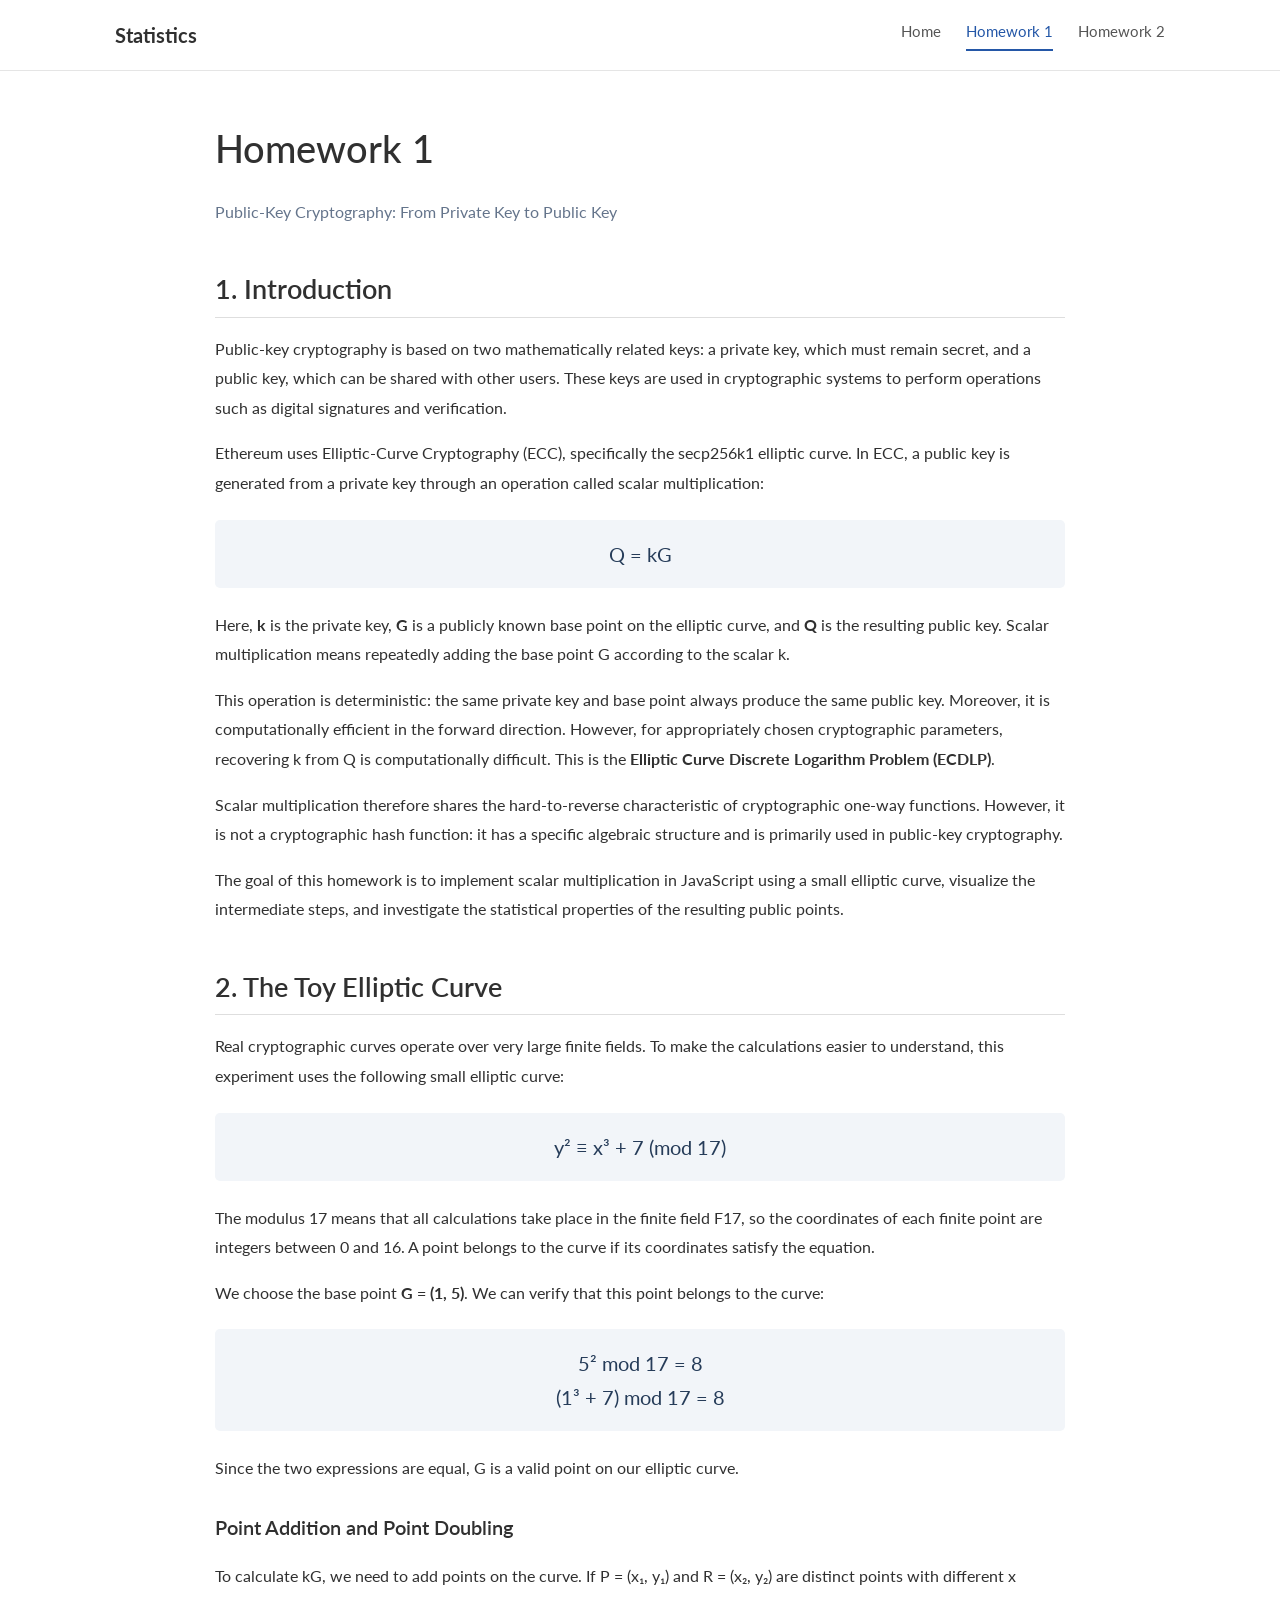
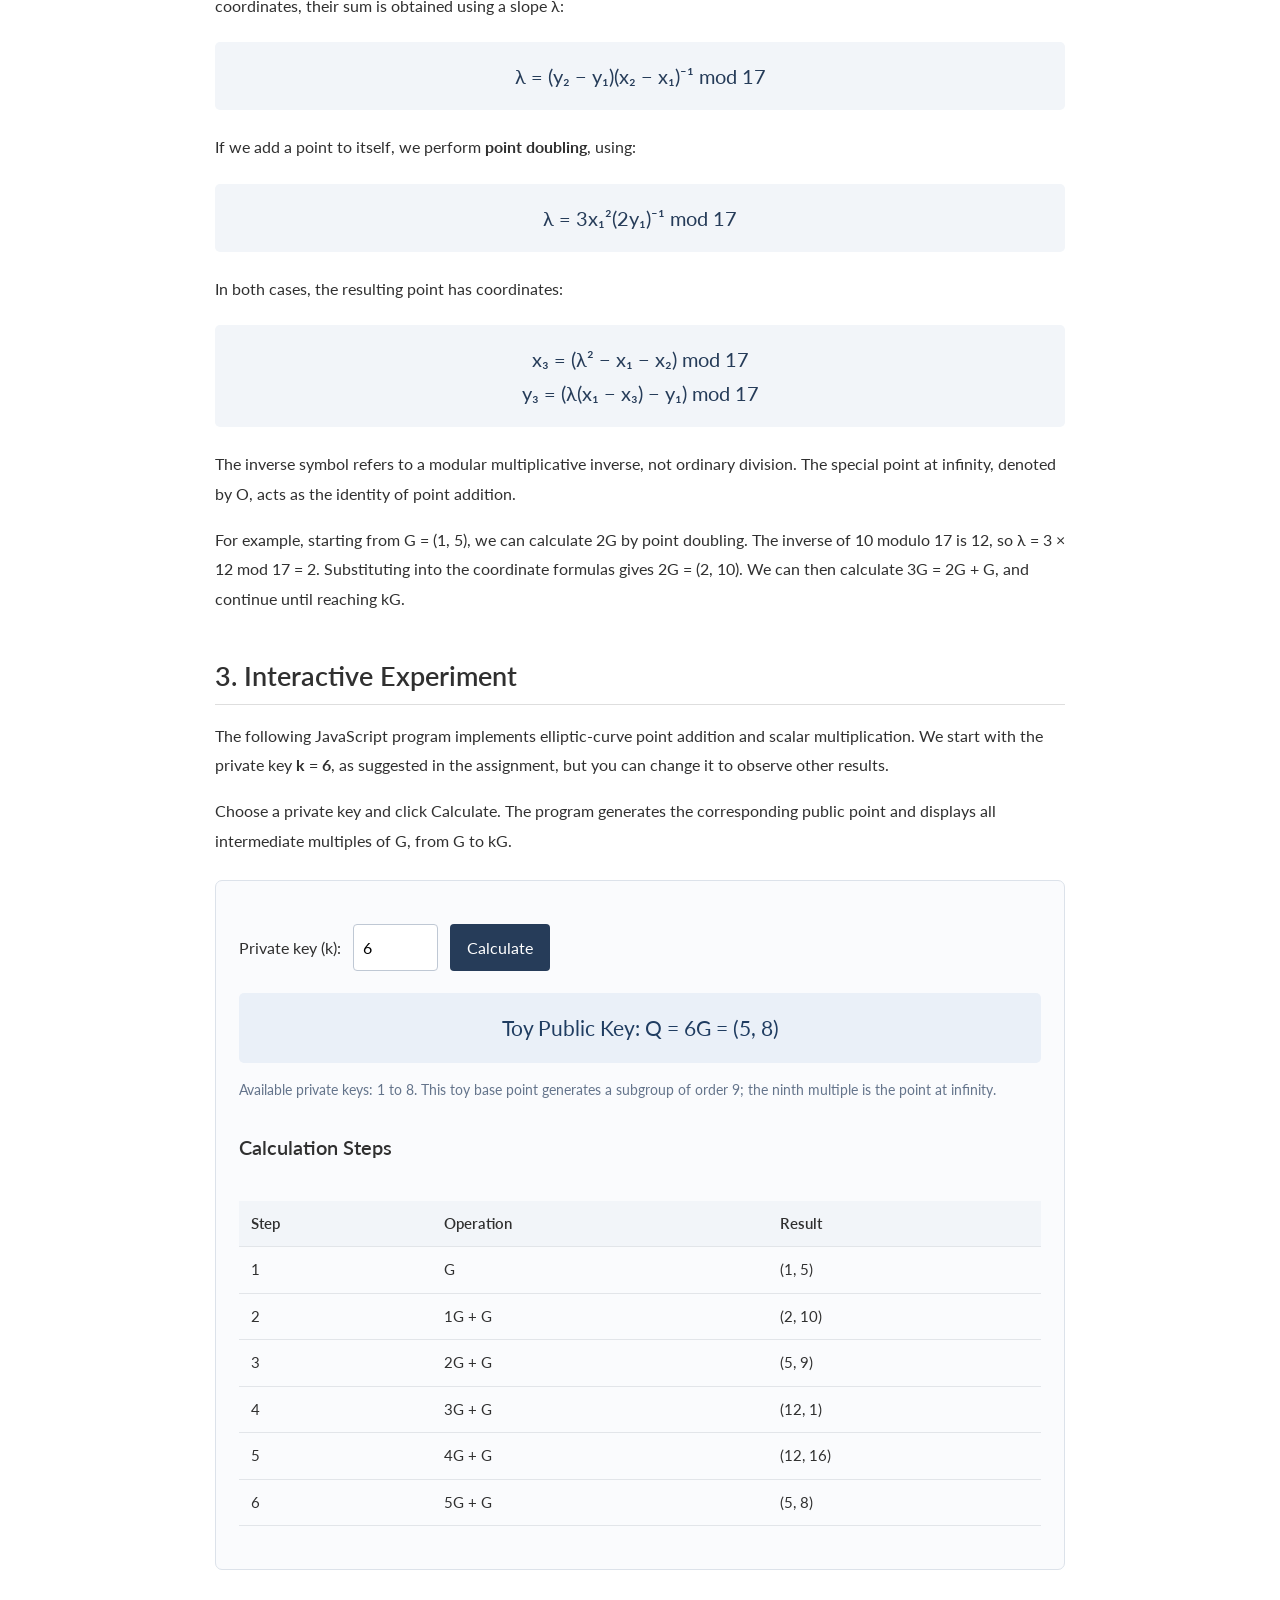
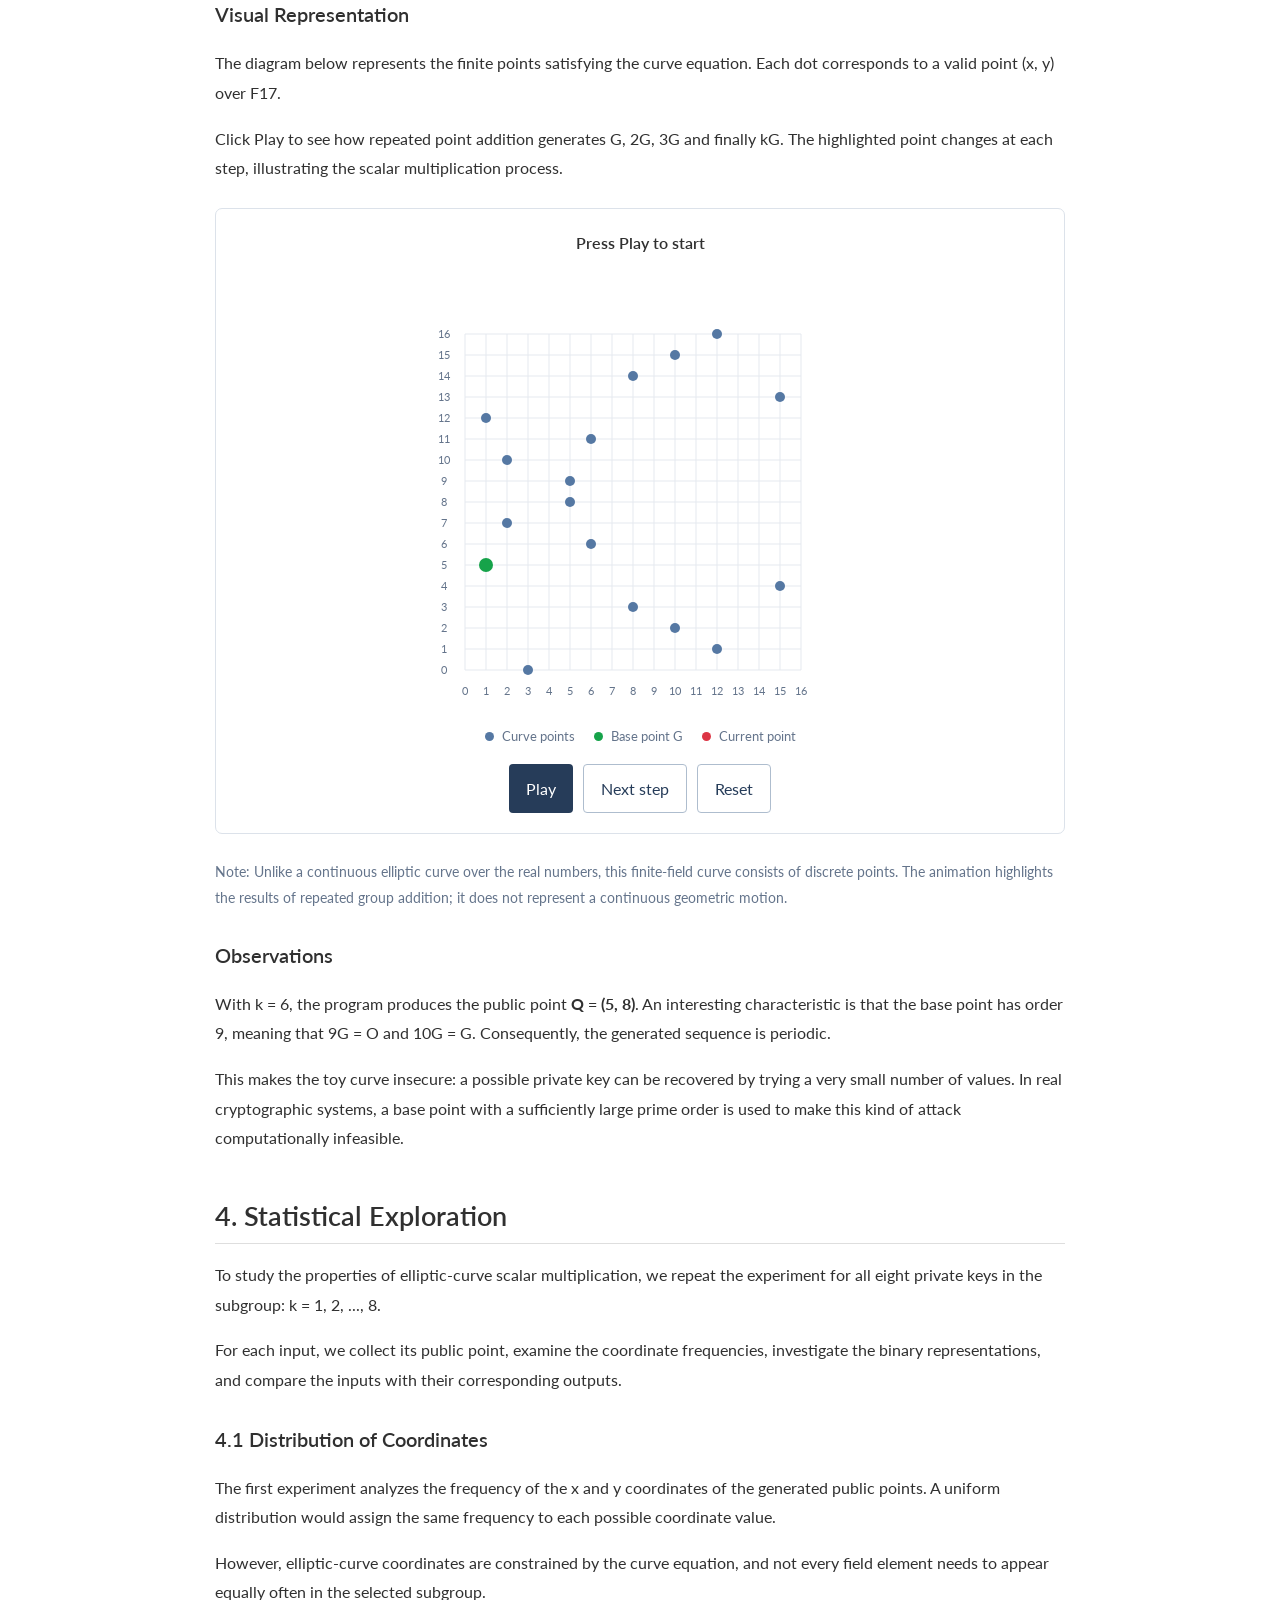
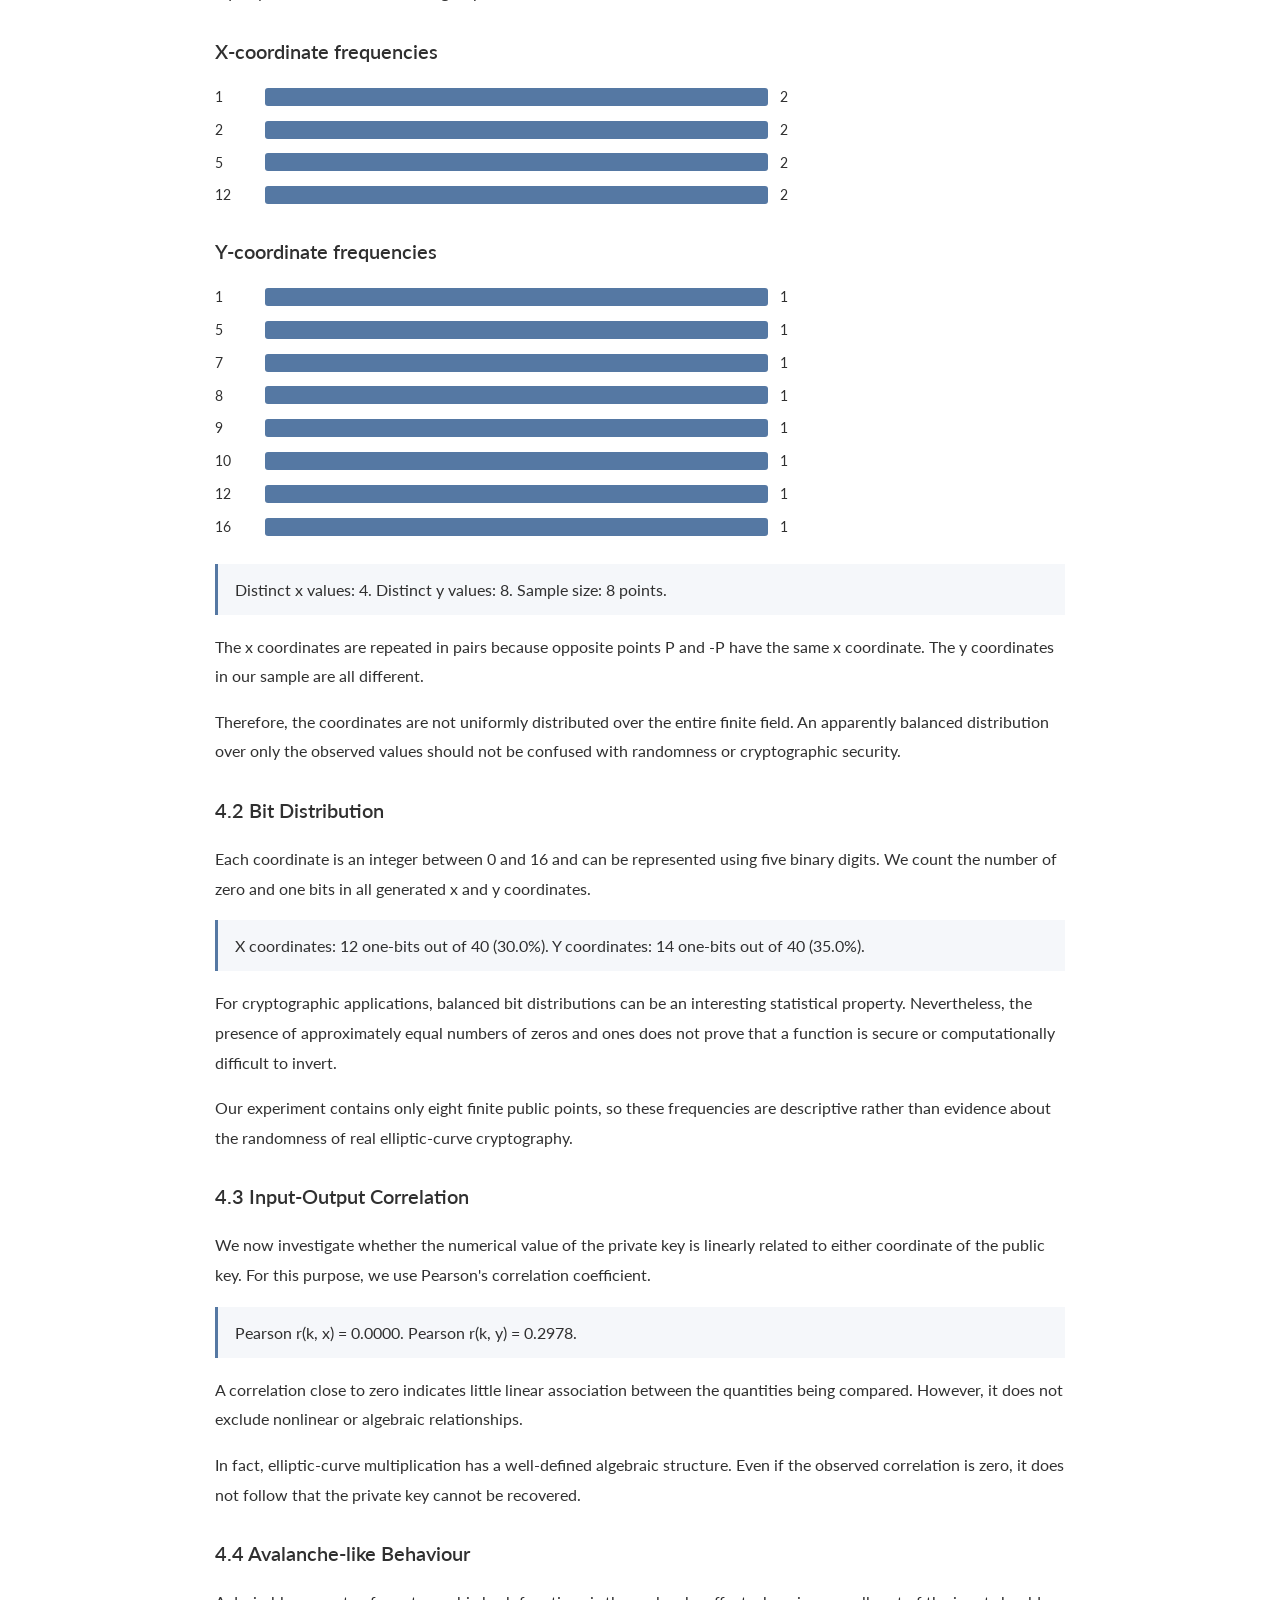
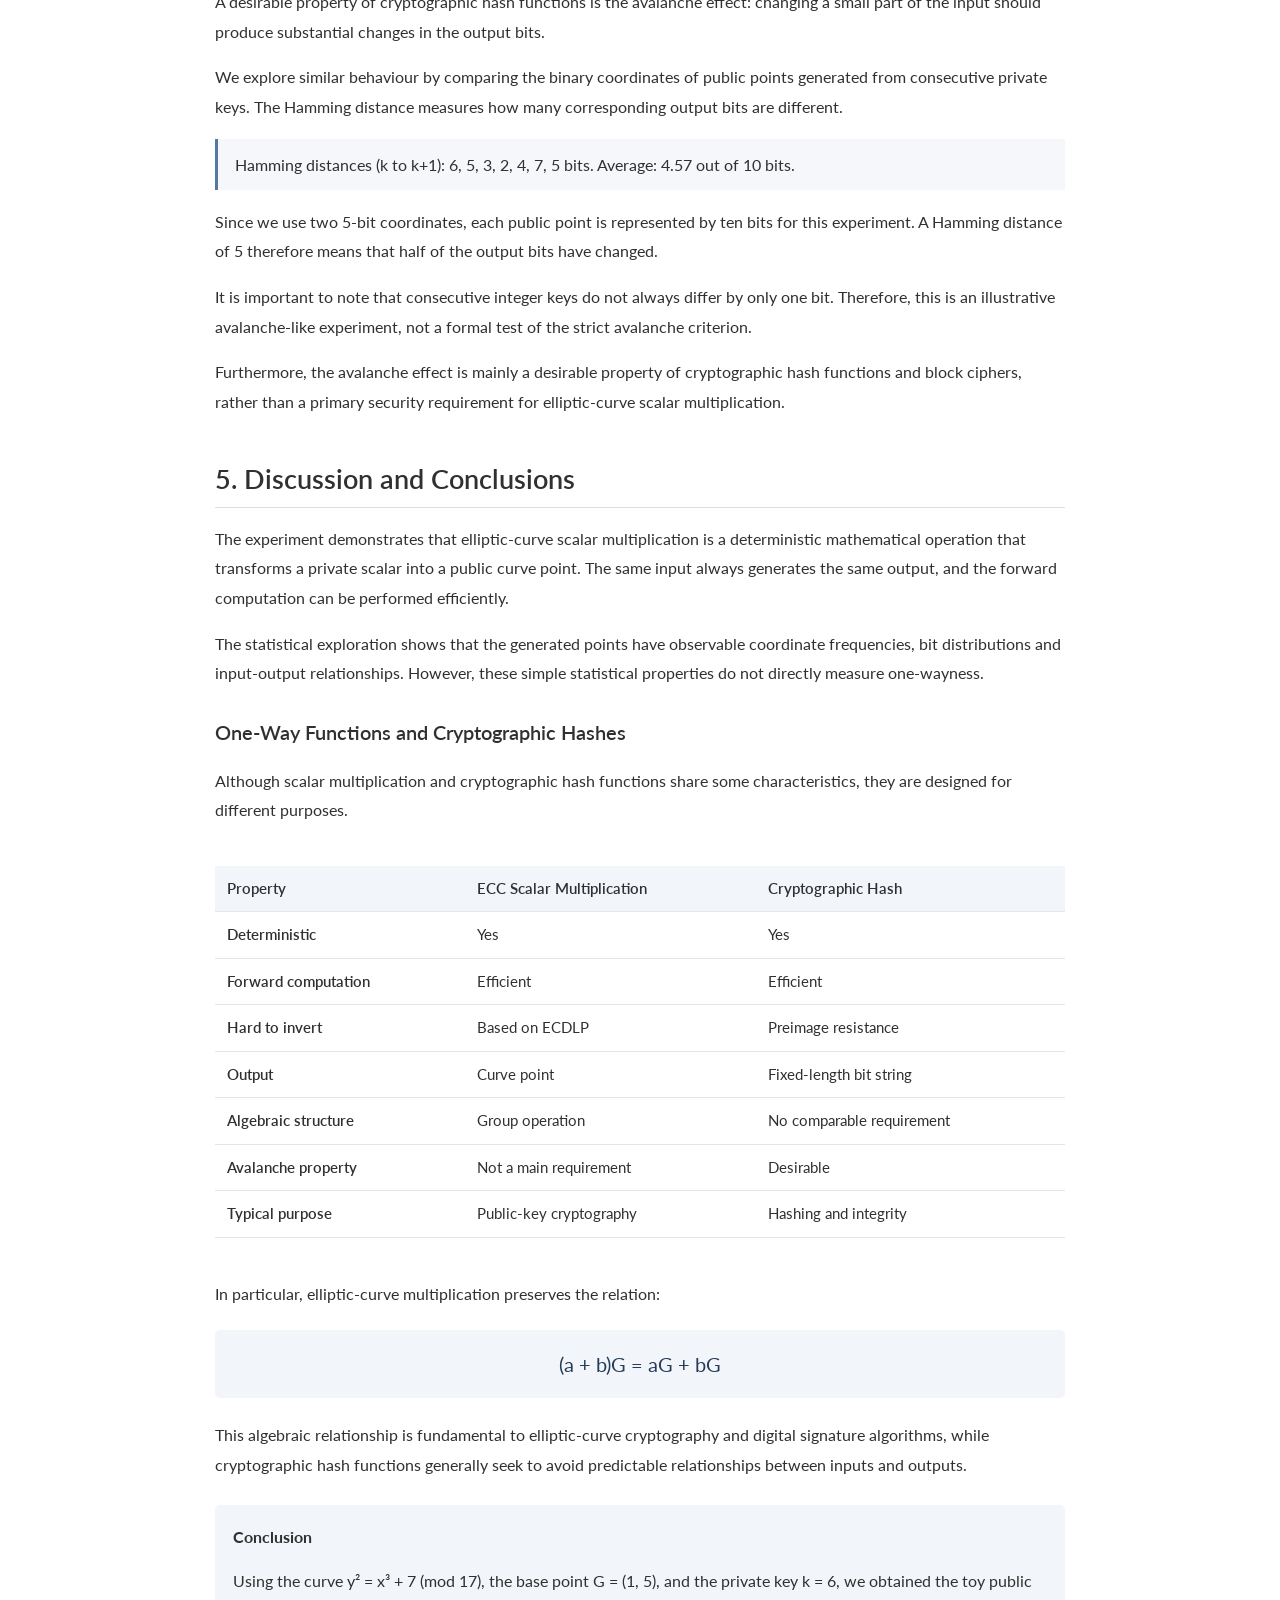
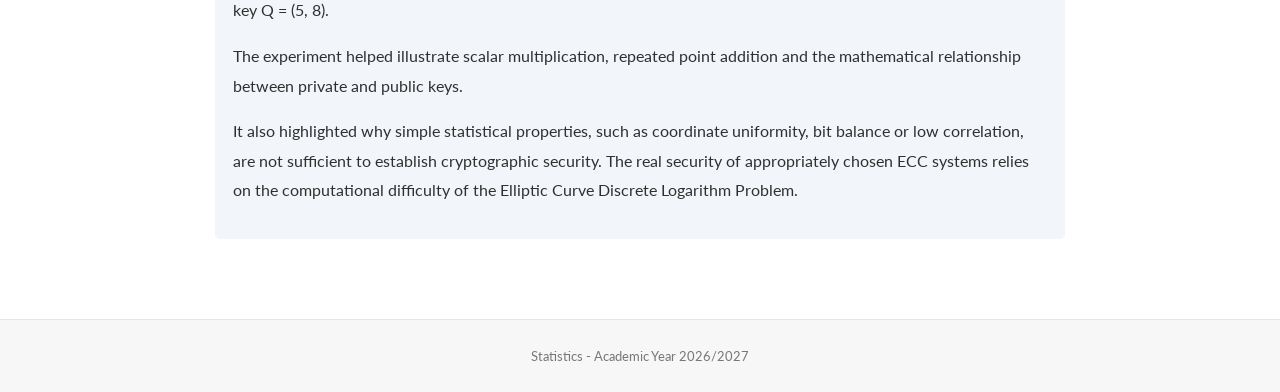
==== homework-1.html @ 9ce5a4da "hw1 and hw2" ====
<!DOCTYPE html>
<html lang="en">
<head>
<meta charset="UTF-8">
<meta name="viewport" content="width=device-width, initial-scale=1.0">
<title>Homework 1 - Statistics</title>

<link rel="stylesheet" href="assets/style.css">

<style>
/* Homework 1: additional page styling */

.hw-main {
  max-width: 900px;
  margin: 45px auto 80px;
  padding: 0 25px;
}

.hw-main h1 {
  font-size: 38px;
  font-weight: 500;
  margin-bottom: 8px;
}

.hw-main h2 {
  margin-top: 45px;
  padding-bottom: 9px;
  border-bottom: 1px solid #dedede;
}

.hw-main h3 {
  margin-top: 30px;
}

.hw-main p {
  line-height: 1.85;
}

.hw-subtitle {
  color: #64748b;
}

.hw-formula {
  text-align: center;
  background: #f2f5f9;
  border-radius: 5px;
  padding: 17px;
  margin: 22px 0;
  font-size: 20px;
  color: #263c59;
}

.hw-experiment {
  border: 1px solid #dce2ea;
  border-radius: 7px;
  padding: 23px;
  margin: 25px 0;
  background: #fafbfd;
}

.hw-controls {
  display: flex;
  gap: 12px;
  flex-wrap: wrap;
  align-items: center;
  margin: 20px 0;
}

.hw-controls input {
  width: 85px;
  padding: 9px;
  font: inherit;
  border: 1px solid #bfc8d4;
  border-radius: 4px;
}

.hw-button {
  padding: 10px 17px;
  background: #263c59;
  color: white;
  border: none;
  border-radius: 4px;
  font: inherit;
  cursor: pointer;
}

.hw-button:hover {
  background: #3b5c81;
}

.hw-button:disabled {
  opacity: .45;
  cursor: not-allowed;
}

.hw-secondary {
  background: white;
  color: #263c59;
  border: 1px solid #aebdce;
}

.hw-secondary:hover {
  background: #edf1f6;
}

.hw-result {
  margin: 22px 0 8px;
  padding: 17px;
  text-align: center;
  font-size: 21px;
  color: #203d61;
  background: #eaf0f8;
  border-radius: 5px;
}

.hw-small {
  color: #64748b;
  font-size: 14px;
}

.hw-table-wrap {
  overflow-x: auto;
}

.hw-table {
  width: 100%;
  border-collapse: collapse;
  margin: 20px 0;
  font-size: 15px;
}

.hw-table th,
.hw-table td {
  padding: 10px 12px;
  border-bottom: 1px solid #e2e5e9;
  text-align: left;
}

.hw-table th {
  background: #f2f5f9;
}

.hw-table tr.highlight {
  background: #eaf0f8;
  font-weight: 600;
}

.hw-animation {
  margin: 25px 0;
  border: 1px solid #dce2ea;
  border-radius: 7px;
  padding: 20px;
  background: white;
}

.hw-animation svg {
  display: block;
  width: 100%;
  max-width: 440px;
  margin: 10px auto;
}

.hw-animation-info {
  text-align: center;
  margin-bottom: 16px;
  min-height: 30px;
  font-weight: 600;
}

.hw-animation-controls {
  display: flex;
  justify-content: center;
  flex-wrap: wrap;
  gap: 10px;
  margin-top: 17px;
}

.hw-legend {
  text-align: center;
  font-size: 13px;
  color: #64748b;
}

.hw-legend span {
  margin: 0 8px;
}

.hw-dot {
  display: inline-block;
  width: 9px;
  height: 9px;
  border-radius: 50%;
  margin-right: 5px;
}

.hw-bars {
  margin: 18px 0 25px;
  max-width: 600px;
}

.hw-bar-row {
  display: grid;
  grid-template-columns: 38px 1fr 35px;
  gap: 12px;
  align-items: center;
  margin: 9px 0;
  font-size: 14px;
}

.hw-track {
  height: 18px;
  background: #edf1f6;
  border-radius: 3px;
  overflow: hidden;
}

.hw-fill {
  height: 100%;
  background: #5578a3;
}

.hw-stat-box {
  background: #f5f7fa;
  border-left: 3px solid #5578a3;
  padding: 12px 17px;
  margin: 17px 0;
}

.hw-comparison {
  margin: 25px 0;
}

.hw-comparison td:first-child {
  font-weight: 600;
}

.hw-conclusion {
  margin-top: 25px;
  padding: 18px;
  background: #f2f5f9;
  border-radius: 5px;
}

@media (max-width: 600px) {
  .hw-main {
    padding: 0 18px;
  }

  .hw-main h1 {
    font-size: 30px;
  }

  .hw-experiment,
  .hw-animation {
    padding: 15px;
  }

  .hw-button {
    font-size: 14px;
  }
}
</style>
</head>

<body>

<header>
  <nav>
    <a href="index.html" class="logo">Statistics</a>

    <div class="nav-links">
      <a href="index.html">Home</a>
      <a href="homework-1.html" class="active">Homework 1</a>
      <a href="homework-2.html">Homework 2</a>
    </div>
  </nav>
</header>

<main class="hw-main">

<h1>Homework 1</h1>
<p class="hw-subtitle">
  Public-Key Cryptography: From Private Key to Public Key
</p>

<!-- 1. INTRODUCTION -->

<h2>1. Introduction</h2>

<p>
Public-key cryptography is based on two mathematically
related keys: a private key, which must remain secret,
and a public key, which can be shared with other users.
These keys are used in cryptographic systems to perform
operations such as digital signatures and verification.
</p>

<p>
Ethereum uses Elliptic-Curve Cryptography (ECC),
specifically the secp256k1 elliptic curve.
In ECC, a public key is generated from a private key
through an operation called scalar multiplication:
</p>

<div class="hw-formula">Q = kG</div>

<p>
Here, <strong>k</strong> is the private key,
<strong>G</strong> is a publicly known base point
on the elliptic curve, and <strong>Q</strong> is
the resulting public key.
Scalar multiplication means repeatedly adding
the base point G according to the scalar k.
</p>

<p>
This operation is deterministic: the same private key
and base point always produce the same public key.
Moreover, it is computationally efficient in the
forward direction. However, for appropriately chosen
cryptographic parameters, recovering k from Q is
computationally difficult. This is the
<strong>Elliptic Curve Discrete Logarithm Problem
(ECDLP)</strong>.
</p>

<p>
Scalar multiplication therefore shares the
hard-to-reverse characteristic of cryptographic
one-way functions. However, it is not a
cryptographic hash function: it has a specific
algebraic structure and is primarily used in
public-key cryptography.
</p>

<p>
The goal of this homework is to implement scalar
multiplication in JavaScript using a small
elliptic curve, visualize the intermediate steps,
and investigate the statistical properties
of the resulting public points.
</p>

<!-- 2. MATHEMATICAL BACKGROUND -->

<h2>2. The Toy Elliptic Curve</h2>

<p>
Real cryptographic curves operate over very large
finite fields. To make the calculations easier to
understand, this experiment uses the following
small elliptic curve:
</p>

<div class="hw-formula">y² ≡ x³ + 7 (mod 17)</div>

<p>
The modulus 17 means that all calculations take
place in the finite field F17, so the coordinates
of each finite point are integers between 0 and 16.
A point belongs to the curve if its coordinates
satisfy the equation.
</p>

<p>
We choose the base point <strong>G = (1, 5)</strong>.
We can verify that this point belongs to the curve:
</p>

<div class="hw-formula">
  5² mod 17 = 8
  <br>
  (1³ + 7) mod 17 = 8
</div>

<p>
Since the two expressions are equal, G is a valid
point on our elliptic curve.
</p>

<h3>Point Addition and Point Doubling</h3>

<p>
To calculate kG, we need to add points on the curve.
If P = (x₁, y₁) and R = (x₂, y₂) are distinct
points with different x coordinates, their sum
is obtained using a slope λ:
</p>

<div class="hw-formula">
  λ = (y₂ − y₁)(x₂ − x₁)⁻¹ mod 17
</div>

<p>
If we add a point to itself, we perform
<strong>point doubling</strong>, using:
</p>

<div class="hw-formula">
  λ = 3x₁²(2y₁)⁻¹ mod 17
</div>

<p>
In both cases, the resulting point has coordinates:
</p>

<div class="hw-formula">
  x₃ = (λ² − x₁ − x₂) mod 17
  <br>
  y₃ = (λ(x₁ − x₃) − y₁) mod 17
</div>

<p>
The inverse symbol refers to a modular
multiplicative inverse, not ordinary division.
The special point at infinity, denoted by O,
acts as the identity of point addition.
</p>

<p>
For example, starting from G = (1, 5),
we can calculate 2G by point doubling.
The inverse of 10 modulo 17 is 12,
so λ = 3 × 12 mod 17 = 2.
Substituting into the coordinate formulas gives
2G = (2, 10).
We can then calculate 3G = 2G + G,
and continue until reaching kG.
</p>

<!-- 3. EXPERIMENT -->

<h2>3. Interactive Experiment</h2>

<p>
The following JavaScript program implements
elliptic-curve point addition and scalar
multiplication. We start with the private key
<strong>k = 6</strong>, as suggested in the assignment,
but you can change it to observe other results.
</p>

<p>
Choose a private key and click Calculate.
The program generates the corresponding public
point and displays all intermediate multiples
of G, from G to kG.
</p>

<div class="hw-experiment">

  <div class="hw-controls">
    <label for="privateKey">Private key (k):</label>

    <input
      type="number"
      id="privateKey"
      min="1"
      max="8"
      step="1"
      value="6"
    >

    <button class="hw-button" id="calculateButton">
      Calculate
    </button>
  </div>

  <div class="hw-result" id="publicKeyResult"></div>

  <p class="hw-small">
    Available private keys: 1 to 8.
    This toy base point generates a subgroup of
    order 9; the ninth multiple is the point
    at infinity.
  </p>

  <h3>Calculation Steps</h3>

  <div class="hw-table-wrap">
    <table class="hw-table">
      <thead>
        <tr>
          <th>Step</th>
          <th>Operation</th>
          <th>Result</th>
        </tr>
      </thead>
      <tbody id="stepsTable"></tbody>
    </table>
  </div>

</div>

<h3>Visual Representation</h3>

<p>
The diagram below represents the finite points
satisfying the curve equation. Each dot corresponds
to a valid point (x, y) over F17.
</p>

<p>
Click Play to see how repeated point addition
generates G, 2G, 3G and finally kG.
The highlighted point changes at each step,
illustrating the scalar multiplication process.
</p>

<div class="hw-animation">

  <div class="hw-animation-info" id="animationInfo"></div>

  <svg
    id="curveSVG"
    viewBox="0 0 440 440"
    role="img"
    aria-label="Points of the elliptic curve over F17">
  </svg>

  <div class="hw-legend">
    <span>
      <i class="hw-dot" style="background:#5578a3"></i>
      Curve points
    </span>
    <span>
      <i class="hw-dot" style="background:#16a34a"></i>
      Base point G
    </span>
    <span>
      <i class="hw-dot" style="background:#dc3545"></i>
      Current point
    </span>
  </div>

  <div class="hw-animation-controls">
    <button class="hw-button" id="playButton">Play</button>
    <button class="hw-button hw-secondary"
            id="nextButton">Next step</button>
    <button class="hw-button hw-secondary"
            id="resetButton">Reset</button>
  </div>

</div>

<p class="hw-small">
Note: Unlike a continuous elliptic curve over
the real numbers, this finite-field curve consists
of discrete points. The animation highlights
the results of repeated group addition; it does
not represent a continuous geometric motion.
</p>

<h3>Observations</h3>

<p>
With k = 6, the program produces the public point
<strong>Q = (5, 8)</strong>.
An interesting characteristic is that the base point
has order 9, meaning that 9G = O and 10G = G.
Consequently, the generated sequence is periodic.
</p>

<p>
This makes the toy curve insecure: a possible
private key can be recovered by trying a very
small number of values. In real cryptographic
systems, a base point with a sufficiently large
prime order is used to make this kind of attack
computationally infeasible.
</p>

<!-- 4. STATISTICAL EXPLORATION -->

<h2>4. Statistical Exploration</h2>

<p>
To study the properties of elliptic-curve scalar
multiplication, we repeat the experiment for
all eight private keys in the subgroup:
k = 1, 2, ..., 8.
</p>

<p>
For each input, we collect its public point,
examine the coordinate frequencies, investigate
the binary representations, and compare the
inputs with their corresponding outputs.
</p>

<h3>4.1 Distribution of Coordinates</h3>

<p>
The first experiment analyzes the frequency
of the x and y coordinates of the generated
public points.
A uniform distribution would assign the same
frequency to each possible coordinate value.
</p>

<p>
However, elliptic-curve coordinates are
constrained by the curve equation, and not
every field element needs to appear equally
often in the selected subgroup.
</p>

<h3>X-coordinate frequencies</h3>
<div id="xChart" class="hw-bars"></div>

<h3>Y-coordinate frequencies</h3>
<div id="yChart" class="hw-bars"></div>

<div class="hw-stat-box" id="coordinateSummary"></div>

<p>
The x coordinates are repeated in pairs because
opposite points P and -P have the same x
coordinate. The y coordinates in our sample are
all different.
</p>

<p>
Therefore, the coordinates are not uniformly
distributed over the entire finite field.
An apparently balanced distribution over only
the observed values should not be confused
with randomness or cryptographic security.
</p>

<h3>4.2 Bit Distribution</h3>

<p>
Each coordinate is an integer between 0 and 16
and can be represented using five binary digits.
We count the number of zero and one bits in
all generated x and y coordinates.
</p>

<div class="hw-stat-box" id="bitResults"></div>

<p>
For cryptographic applications, balanced bit
distributions can be an interesting statistical
property. Nevertheless, the presence of
approximately equal numbers of zeros and ones
does not prove that a function is secure
or computationally difficult to invert.
</p>

<p>
Our experiment contains only eight finite public
points, so these frequencies are descriptive
rather than evidence about the randomness
of real elliptic-curve cryptography.
</p>

<h3>4.3 Input-Output Correlation</h3>

<p>
We now investigate whether the numerical value
of the private key is linearly related to either
coordinate of the public key.
For this purpose, we use Pearson's
correlation coefficient.
</p>

<div class="hw-stat-box" id="correlationResults"></div>

<p>
A correlation close to zero indicates little
linear association between the quantities
being compared. However, it does not exclude
nonlinear or algebraic relationships.
</p>

<p>
In fact, elliptic-curve multiplication has a
well-defined algebraic structure. Even if the
observed correlation is zero, it does not
follow that the private key cannot be recovered.
</p>

<h3>4.4 Avalanche-like Behaviour</h3>

<p>
A desirable property of cryptographic hash
functions is the avalanche effect: changing
a small part of the input should produce
substantial changes in the output bits.
</p>

<p>
We explore similar behaviour by comparing
the binary coordinates of public points
generated from consecutive private keys.
The Hamming distance measures how many
corresponding output bits are different.
</p>

<div class="hw-stat-box" id="avalancheResults"></div>

<p>
Since we use two 5-bit coordinates, each
public point is represented by ten bits
for this experiment.
A Hamming distance of 5 therefore means
that half of the output bits have changed.
</p>

<p>
It is important to note that consecutive
integer keys do not always differ by only
one bit. Therefore, this is an illustrative
avalanche-like experiment, not a formal
test of the strict avalanche criterion.
</p>

<p>
Furthermore, the avalanche effect is mainly
a desirable property of cryptographic hash
functions and block ciphers, rather than a
primary security requirement for
elliptic-curve scalar multiplication.
</p>

<!-- 5. DISCUSSION -->

<h2>5. Discussion and Conclusions</h2>

<p>
The experiment demonstrates that elliptic-curve
scalar multiplication is a deterministic
mathematical operation that transforms a
private scalar into a public curve point.
The same input always generates the same
output, and the forward computation can
be performed efficiently.
</p>

<p>
The statistical exploration shows that the
generated points have observable coordinate
frequencies, bit distributions and
input-output relationships. However,
these simple statistical properties do
not directly measure one-wayness.
</p>

<h3>One-Way Functions and Cryptographic Hashes</h3>

<p>
Although scalar multiplication and cryptographic
hash functions share some characteristics,
they are designed for different purposes.
</p>

<div class="hw-table-wrap">
<table class="hw-table hw-comparison">
  <thead>
    <tr>
      <th>Property</th>
      <th>ECC Scalar Multiplication</th>
      <th>Cryptographic Hash</th>
    </tr>
  </thead>

  <tbody>
    <tr>
      <td>Deterministic</td>
      <td>Yes</td>
      <td>Yes</td>
    </tr>
    <tr>
      <td>Forward computation</td>
      <td>Efficient</td>
      <td>Efficient</td>
    </tr>
    <tr>
      <td>Hard to invert</td>
      <td>Based on ECDLP</td>
      <td>Preimage resistance</td>
    </tr>
    <tr>
      <td>Output</td>
      <td>Curve point</td>
      <td>Fixed-length bit string</td>
    </tr>
    <tr>
      <td>Algebraic structure</td>
      <td>Group operation</td>
      <td>No comparable requirement</td>
    </tr>
    <tr>
      <td>Avalanche property</td>
      <td>Not a main requirement</td>
      <td>Desirable</td>
    </tr>
    <tr>
      <td>Typical purpose</td>
      <td>Public-key cryptography</td>
      <td>Hashing and integrity</td>
    </tr>
  </tbody>
</table>
</div>

<p>
In particular, elliptic-curve multiplication
preserves the relation:
</p>

<div class="hw-formula">(a + b)G = aG + bG</div>

<p>
This algebraic relationship is fundamental
to elliptic-curve cryptography and digital
signature algorithms, while cryptographic
hash functions generally seek to avoid
predictable relationships between inputs
and outputs.
</p>

<div class="hw-conclusion">
  <strong>Conclusion</strong>

  <p>
  Using the curve y² = x³ + 7 (mod 17),
  the base point G = (1, 5), and the
  private key k = 6, we obtained the
  toy public key Q = (5, 8).
  </p>

  <p>
  The experiment helped illustrate scalar
  multiplication, repeated point addition
  and the mathematical relationship between
  private and public keys.
  </p>

  <p>
  It also highlighted why simple statistical
  properties, such as coordinate uniformity,
  bit balance or low correlation, are not
  sufficient to establish cryptographic
  security. The real security of appropriately
  chosen ECC systems relies on the computational
  difficulty of the Elliptic Curve Discrete
  Logarithm Problem.
  </p>
</div>

</main>

<footer>
  Statistics - Academic Year 2026/2027
</footer>

<script>
"use strict";

// =======================================
// ELLIPTIC CURVE IMPLEMENTATION
// y² = x³ + 7 (mod 17)
// =======================================

const P = 17;
const G = { x: 1, y: 5 };
const INF = null;

// Modular arithmetic
function mod(n) {
  return ((n % P) + P) % P;
}

// Modular inverse
function inverse(n) {
  n = mod(n);

  for (let i = 1; i < P; i++) {
    if (mod(n * i) === 1) return i;
  }

  throw new Error("Inverse does not exist");
}

// Check curve membership
function onCurve(point) {
  if (point === INF) return true;

  return mod(point.y ** 2) ===
         mod(point.x ** 3 + 7);
}

// Point addition, including doubling
function add(a, b) {
  if (a === INF) return b;
  if (b === INF) return a;

  if (a.x === b.x &&
      mod(a.y + b.y) === 0) {
    return INF;
  }

  let slope;

  if (a.x === b.x && a.y === b.y) {
    slope = mod(
      3 * a.x * a.x * inverse(2 * a.y)
    );
  } else {
    slope = mod(
      (b.y - a.y) * inverse(b.x - a.x)
    );
  }

  const x = mod(slope ** 2 - a.x - b.x);
  const y = mod(slope * (a.x - x) - a.y);

  return { x, y };
}

// Scalar multiplication by repeated addition
function multiply(k) {
  let point = INF;

  for (let i = 0; i < k; i++) {
    point = add(point, G);
  }

  return point;
}

function formatPoint(point) {
  if (point === INF) return "O";
  return `(${point.x}, ${point.y})`;
}

// =======================================
// INTERACTIVE EXPERIMENT
// =======================================

let sequence = [];
let animationIndex = -1;
let timer = null;

function calculate() {
  const k = Number(
    document.getElementById("privateKey").value
  );

  if (!Number.isInteger(k) || k < 1 || k > 8) {
    alert("Choose an integer from 1 to 8.");
    return;
  }

  stopAnimation();

  sequence = [];
  let current = INF;

  const tbody = document.getElementById("stepsTable");
  tbody.replaceChildren();

  for (let i = 1; i <= k; i++) {
    current = add(current, G);
    sequence.push(current);

    const row = document.createElement("tr");

    const operation = i === 1
      ? "G"
      : `${i - 1}G + G`;

    [i, operation, formatPoint(current)].forEach(value => {
      const cell = document.createElement("td");
      cell.textContent = value;
      row.appendChild(cell);
    });

    tbody.appendChild(row);
  }

  document.getElementById("publicKeyResult")
    .textContent =
    `Toy Public Key: Q = ${k}G = ${formatPoint(current)}`;

  animationIndex = -1;
  updateAnimation();
}

// =======================================
// SVG VISUALIZATION
// =======================================

const SVG_NS = "http://www.w3.org/2000/svg";

function svgNode(parent, tag, attrs, text) {
  const node = document.createElementNS(SVG_NS, tag);

  for (const [key, value] of Object.entries(attrs)) {
    node.setAttribute(key, value);
  }

  if (text !== undefined) node.textContent = text;

  parent.appendChild(node);
  return node;
}

function allCurvePoints() {
  const result = [];

  for (let x = 0; x < P; x++) {
    for (let y = 0; y < P; y++) {
      const point = { x, y };

      if (onCurve(point)) result.push(point);
    }
  }

  return result;
}

const CURVE_POINTS = allCurvePoints();

function drawCurve(selectedPoint) {
  const svg = document.getElementById("curveSVG");
  svg.replaceChildren();

  const offset = 45;
  const unit = 21;

  const sx = x => offset + unit * x;
  const sy = y => 395 - unit * y;

  // Grid and axis labels
  for (let i = 0; i < 17; i++) {
    svgNode(svg, "line", {
      x1: sx(i), y1: sy(0),
      x2: sx(i), y2: sy(16),
      stroke: "#e5e9ef"
    });

    svgNode(svg, "line", {
      x1: sx(0), y1: sy(i),
      x2: sx(16), y2: sy(i),
      stroke: "#e5e9ef"
    });

    svgNode(svg, "text", {
      x: sx(i), y: 420,
      "text-anchor": "middle",
      "font-size": 11,
      fill: "#64748b"
    }, String(i));

    svgNode(svg, "text", {
      x: 24, y: sy(i) + 4,
      "text-anchor": "middle",
      "font-size": 11,
      fill: "#64748b"
    }, String(i));
  }

  // All finite points of the toy curve
  for (const point of CURVE_POINTS) {
    const isBase =
      point.x === G.x && point.y === G.y;

    const isSelected =
      selectedPoint !== null &&
      point.x === selectedPoint.x &&
      point.y === selectedPoint.y;

    const circle = svgNode(svg, "circle", {
      cx: sx(point.x),
      cy: sy(point.y),
      r: isSelected ? 9 : isBase ? 7 : 5,
      fill: isSelected
        ? "#dc3545"
        : isBase ? "#16a34a" : "#5578a3"
    });

    svgNode(circle, "title", {},
      formatPoint(point));
  }
}

function updateAnimation() {
  const active = animationIndex >= 0
    ? sequence[animationIndex]
    : INF;

  drawCurve(active);

  const info = document.getElementById("animationInfo");

  info.textContent = animationIndex < 0
    ? "Press Play to start"
    : `${animationIndex + 1}G = ${formatPoint(active)}`;

  const rows = document.querySelectorAll(
    "#stepsTable tr"
  );

  rows.forEach((row, i) => {
    row.classList.toggle(
      "highlight", i === animationIndex
    );
  });
}

function stopAnimation() {
  if (timer !== null) {
    clearInterval(timer);
    timer = null;
  }

  document.getElementById("playButton")
    .textContent = "Play";
}

function nextStep() {
  stopAnimation();

  if (animationIndex < sequence.length - 1) {
    animationIndex++;
    updateAnimation();
  }
}

function play() {
  if (timer !== null) {
    stopAnimation();
    return;
  }

  if (animationIndex >= sequence.length - 1) {
    animationIndex = -1;
    updateAnimation();
  }

  document.getElementById("playButton")
    .textContent = "Pause";

  timer = setInterval(() => {
    if (animationIndex < sequence.length - 1) {
      animationIndex++;
      updateAnimation();
    } else {
      stopAnimation();
    }
  }, 1000);
}

function reset() {
  stopAnimation();
  animationIndex = -1;
  updateAnimation();
}

// =======================================
// STATISTICAL EXPLORATION
// =======================================

// All eight non-identity multiples of G.
const SAMPLE = [];

for (let k = 1; k <= 8; k++) {
  SAMPLE.push({
    k: k,
    point: multiply(k)
  });
}

function counts(values) {
  const map = new Map();

  values.forEach(value => {
    map.set(value, (map.get(value) || 0) + 1);
  });

  return [...map.entries()].sort((a, b) => a[0] - b[0]);
}

function drawBars(id, values) {
  const container = document.getElementById(id);
  container.replaceChildren();

  const data = counts(values);
  const maximum = Math.max(...data.map(d => d[1]));

  data.forEach(([value, count]) => {
    const row = document.createElement("div");
    row.className = "hw-bar-row";

    const label = document.createElement("span");
    label.textContent = value;

    const track = document.createElement("div");
    track.className = "hw-track";

    const bar = document.createElement("div");
    bar.className = "hw-fill";
    bar.style.width = `${100 * count / maximum}%`;

    track.appendChild(bar);

    const number = document.createElement("span");
    number.textContent = count;

    row.append(label, track, number);
    container.appendChild(row);
  });
}

// Number of one-bits in a nonnegative integer
function bitCount(n) {
  return n.toString(2)
    .split("")
    .filter(bit => bit === "1").length;
}

// Pearson correlation
function pearson(xs, ys) {
  const n = xs.length;

  const mx = xs.reduce((a, b) => a + b, 0) / n;
  const my = ys.reduce((a, b) => a + b, 0) / n;

  let numerator = 0;
  let vx = 0;
  let vy = 0;

  for (let i = 0; i < n; i++) {
    const dx = xs[i] - mx;
    const dy = ys[i] - my;

    numerator += dx * dy;
    vx += dx * dx;
    vy += dy * dy;
  }

  return numerator / Math.sqrt(vx * vy);
}

function hamming(a, b) {
  return bitCount(a.x ^ b.x) +
         bitCount(a.y ^ b.y);
}

function showStatistics() {
  const ks = SAMPLE.map(item => item.k);
  const xs = SAMPLE.map(item => item.point.x);
  const ys = SAMPLE.map(item => item.point.y);

  // Coordinate frequencies
  drawBars("xChart", xs);
  drawBars("yChart", ys);

  document.getElementById("coordinateSummary")
    .textContent =
    `Distinct x values: ${new Set(xs).size}. ` +
    `Distinct y values: ${new Set(ys).size}. ` +
    `Sample size: ${SAMPLE.length} points.`;

  // Five bits per coordinate (values 0 to 16)
  const xOnes = xs.reduce(
    (sum, x) => sum + bitCount(x), 0
  );

  const yOnes = ys.reduce(
    (sum, y) => sum + bitCount(y), 0
  );

  document.getElementById("bitResults")
    .textContent =
    `X coordinates: ${xOnes} one-bits out of 40 ` +
    `(${(100 * xOnes / 40).toFixed(1)}%). ` +
    `Y coordinates: ${yOnes} one-bits out of 40 ` +
    `(${(100 * yOnes / 40).toFixed(1)}%).`;

  // Input-output linear correlation
  const rx = pearson(ks, xs);
  const ry = pearson(ks, ys);

  document.getElementById("correlationResults")
    .textContent =
    `Pearson r(k, x) = ${rx.toFixed(4)}. ` +
    `Pearson r(k, y) = ${ry.toFixed(4)}.`;

  // Hamming distances between consecutive points
  const distances = [];

  for (let i = 0; i < SAMPLE.length - 1; i++) {
    distances.push(
      hamming(SAMPLE[i].point, SAMPLE[i + 1].point)
    );
  }

  const average = distances.reduce(
    (a, b) => a + b, 0
  ) / distances.length;

  document.getElementById("avalancheResults")
    .textContent =
    `Hamming distances (k to k+1): ` +
    `${distances.join(", ")} bits. ` +
    `Average: ${average.toFixed(2)} out of 10 bits.`;
}

// =======================================
// INITIALIZATION
// =======================================

document.getElementById("calculateButton")
  .addEventListener("click", calculate);

document.getElementById("playButton")
  .addEventListener("click", play);

document.getElementById("nextButton")
  .addEventListener("click", nextStep);

document.getElementById("resetButton")
  .addEventListener("click", reset);

document.getElementById("privateKey")
  .addEventListener("keydown", event => {
    if (event.key === "Enter") calculate();
  });

// Verify base point and expected example
if (!onCurve(G)) {
  throw new Error("Invalid base point.");
}

const test = multiply(6);

if (test.x !== 5 || test.y !== 8 ||
    multiply(9) !== INF) {
  throw new Error("ECC mathematical test failed.");
}

calculate();
showStatistics();

</script>
</body>
</html>
---- assets/style.css ----
@import url('https://fonts.googleapis.com/css2?family=Lato:wght@400;500;600;700&display=swap');

/* GENERAL */

* {
    box-sizing: border-box;
}

body {
    margin: 0;
    font-family: 'Lato', Arial, sans-serif;
    font-size: 16px;
    font-weight: 400;
    color: #303030;
    background: #ffffff;
    line-height: 1.7;
}

/* NAVIGATION */

header {
    border-bottom: 1px solid #e5e5e5;
}

nav {
    max-width: 1100px;
    margin: auto;
    padding: 18px 25px;
    display: flex;
    justify-content: space-between;
    align-items: center;
    gap: 20px;
}

.logo {
    font-size: 20px;
    font-weight: 700;
    color: #303030;
    text-decoration: none;
}

.nav-links {
    display: flex;
    gap: 25px;
    flex-wrap: wrap;
}

.nav-links a {
    font-size: 15px;
    font-weight: 400;
    color: #555555;
    text-decoration: none;
}

.nav-links a:hover,
.nav-links a.active {
    color: #2457a7;
}

.nav-links a.active {
    border-bottom: 2px solid #2457a7;
    padding-bottom: 5px;
}

/* BANNER */

.banner {
    background: #263c59;
    color: white;
    text-align: center;
    padding: 64px 20px;
}

.banner h1 {
    margin: 0;
    font-size: clamp(36px, 5vw, 52px);
    font-weight: 400;
    letter-spacing: 0.3px;
}

.banner p {
    margin: 8px 0 0;
    color: #d9e2ed;
    font-size: 17px;
    font-weight: 400;
}

/* MAIN CONTENT */

main {
    max-width: 900px;
    margin: 50px auto 75px;
    padding: 0 25px;
}

h1, h2, h3 {
    font-family: 'Lato', Arial, sans-serif;
    color: inherit;
}

h2 {
    font-size: 27px;
    font-weight: 600;
    margin: 36px 0 15px;
    line-height: 1.35;
}

h3 {
    font-size: 20px;
    font-weight: 600;
    line-height: 1.4;
}

p {
    font-size: 16px;
    font-weight: 400;
    line-height: 1.85;
}

a {
    color: #2457a7;
}

hr {
    border: 0;
    border-top: 1px solid #dddddd;
    margin: 35px 0;
}

/* MATHEMATICAL FORMULAS */

.formula {
    background: #f4f6fa;
    padding: 14px 18px;
    text-align: center;
    border-left: 3px solid #263c59;
    font-size: 19px;
    font-weight: 500;
    margin: 20px 0;
}

/* INTERACTIVE EXPERIMENT */

.experiment {
    background: #fafbfc;
    border: 1px solid #e1e5eb;
    border-radius: 6px;
    padding: 23px;
    margin: 20px 0;
}

.experiment label {
    font-weight: 600;
}

.experiment input {
    font-family: inherit;
    font-size: 16px;
    width: 90px;
    padding: 8px;
    border: 1px solid #ccd3dc;
    border-radius: 4px;
    margin: 0 12px;
}

.experiment button {
    font-family: inherit;
    font-size: 15px;
    font-weight: 600;
    background: #263c59;
    border: 0;
    border-radius: 4px;
    color: white;
    padding: 9px 17px;
    cursor: pointer;
}

.experiment button:hover {
    background: #365879;
}

.output {
    margin-top: 18px;
    padding: 12px;
    background: #eaf0f8;
    font-size: 19px;
    font-weight: 600;
}

/* TABLES */

.scroll {
    overflow-x: auto;
}

table {
    border-collapse: collapse;
    width: 100%;
    margin: 15px 0;
    font-size: 15px;
}

th, td {
    border-bottom: 1px solid #dddddd;
    padding: 9px 12px;
    text-align: left;
}

th {
    background: #f3f5f8;
    font-weight: 600;
}

/* STATISTICAL CHARTS */

.chart-row {
    display: flex;
    gap: 12px;
    align-items: center;
    margin: 7px 0;
    font-size: 14px;
}

.chart-row span:first-child {
    width: 35px;
}

.track {
    background: #ecf0f4;
    height: 16px;
    flex: 1;
}

.fill {
    height: 100%;
    background: #5279a7;
}

/* ADDITIONAL TEXT */

.minor {
    font-size: 14px;
    color: #666666;
}

.error {
    color: #a32222;
}

/* FOOTER */

footer {
    text-align: center;
    color: #777777;
    font-size: 13px;
    font-weight: 400;
    padding: 25px;
    border-top: 1px solid #e5e5e5;
    background: #f7f7f7;
}

/* RESPONSIVE DESIGN */

@media (max-width: 600px) {

    nav {
        flex-direction: column;
        gap: 12px;
    }

    .nav-links {
        justify-content: center;
        gap: 17px;
    }

    main {
        margin-top: 30px;
    }

    h2 {
        font-size: 24px;
    }

    p {
        font-size: 15px;
    }

    .experiment {
        padding: 15px;
    }
}
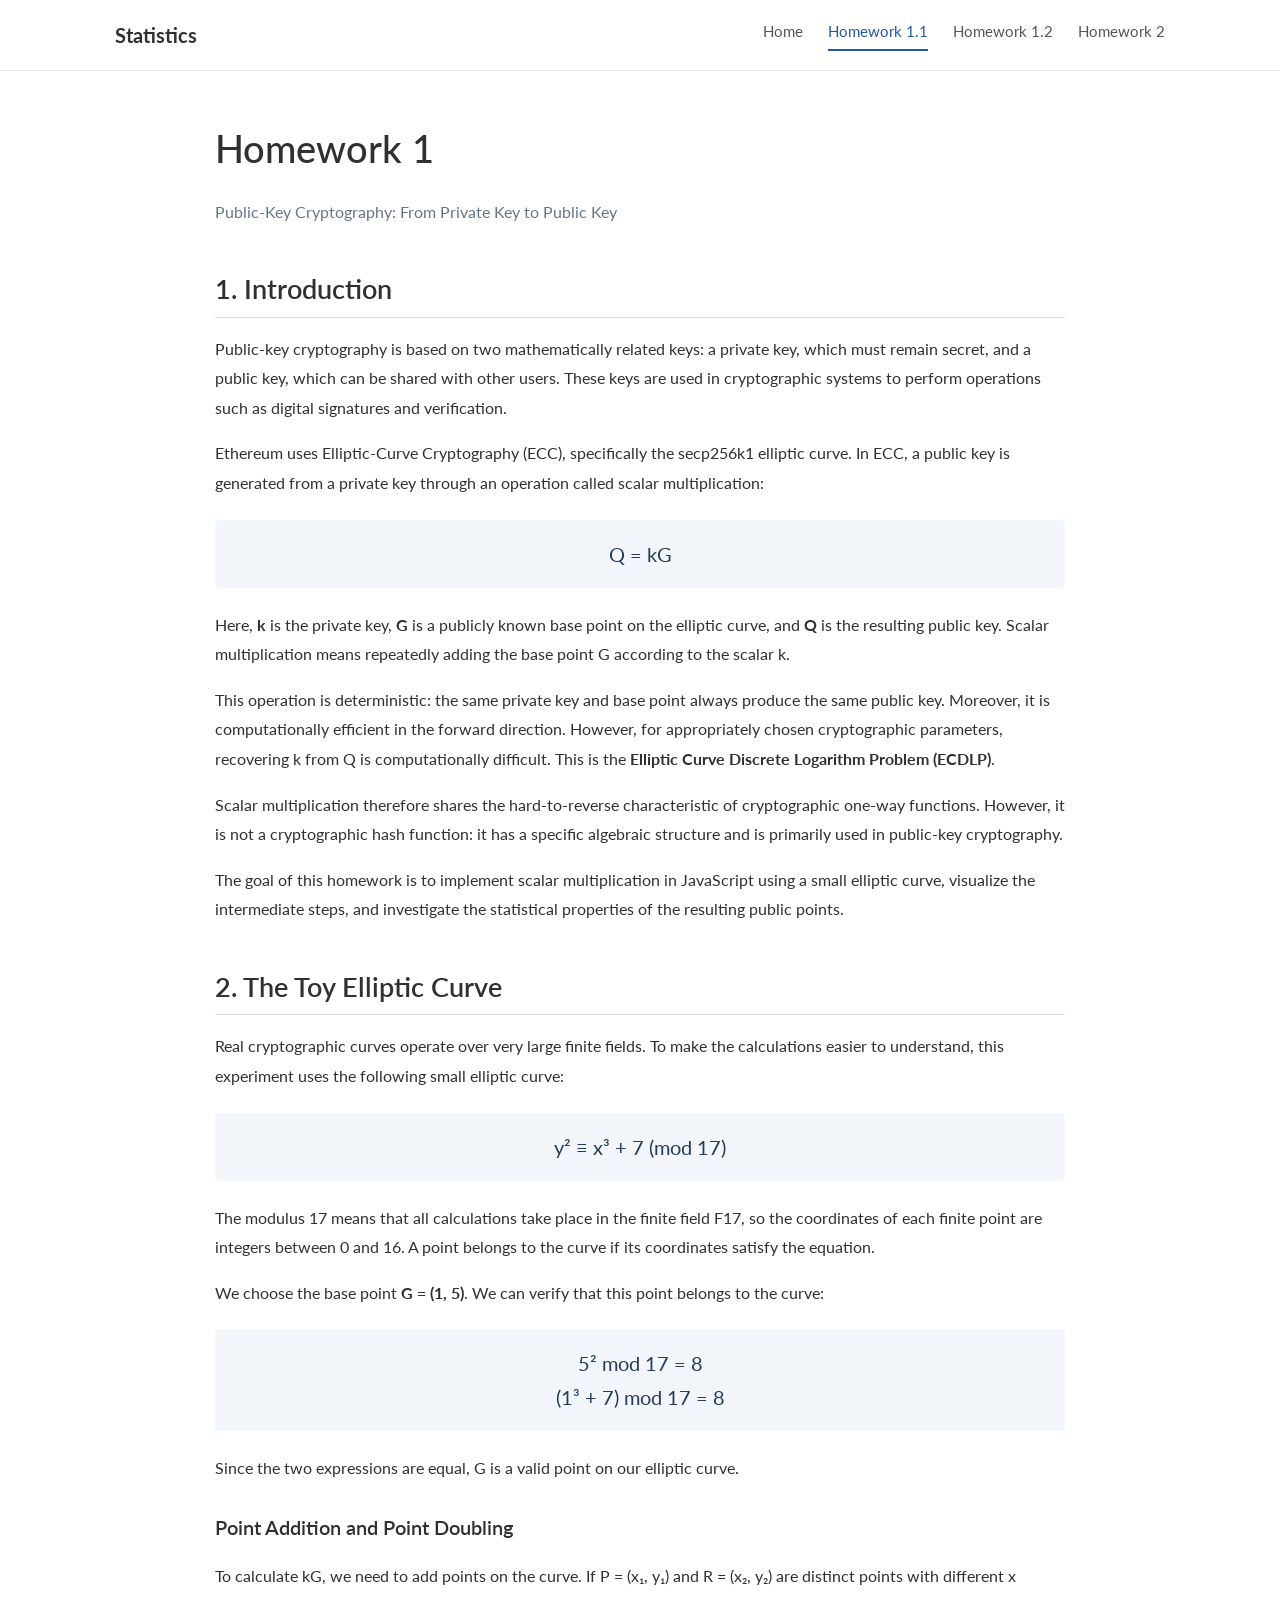
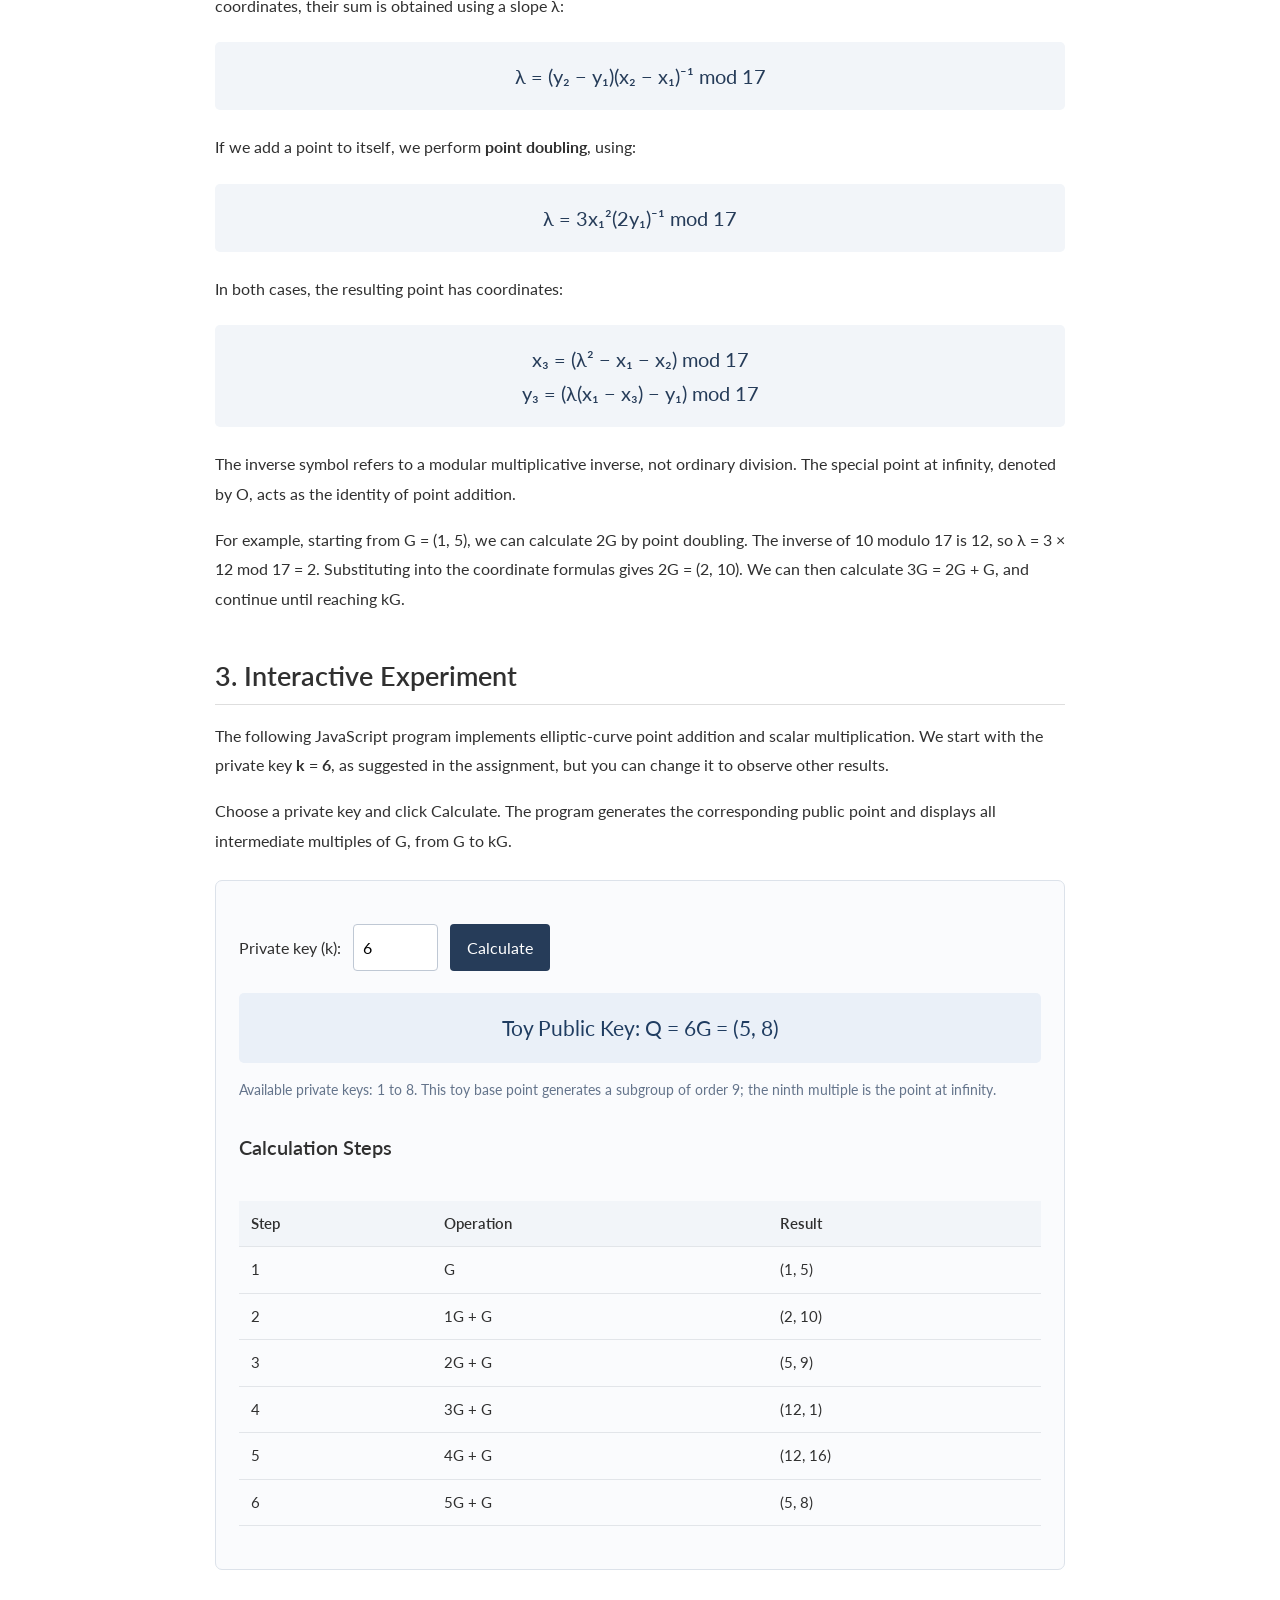
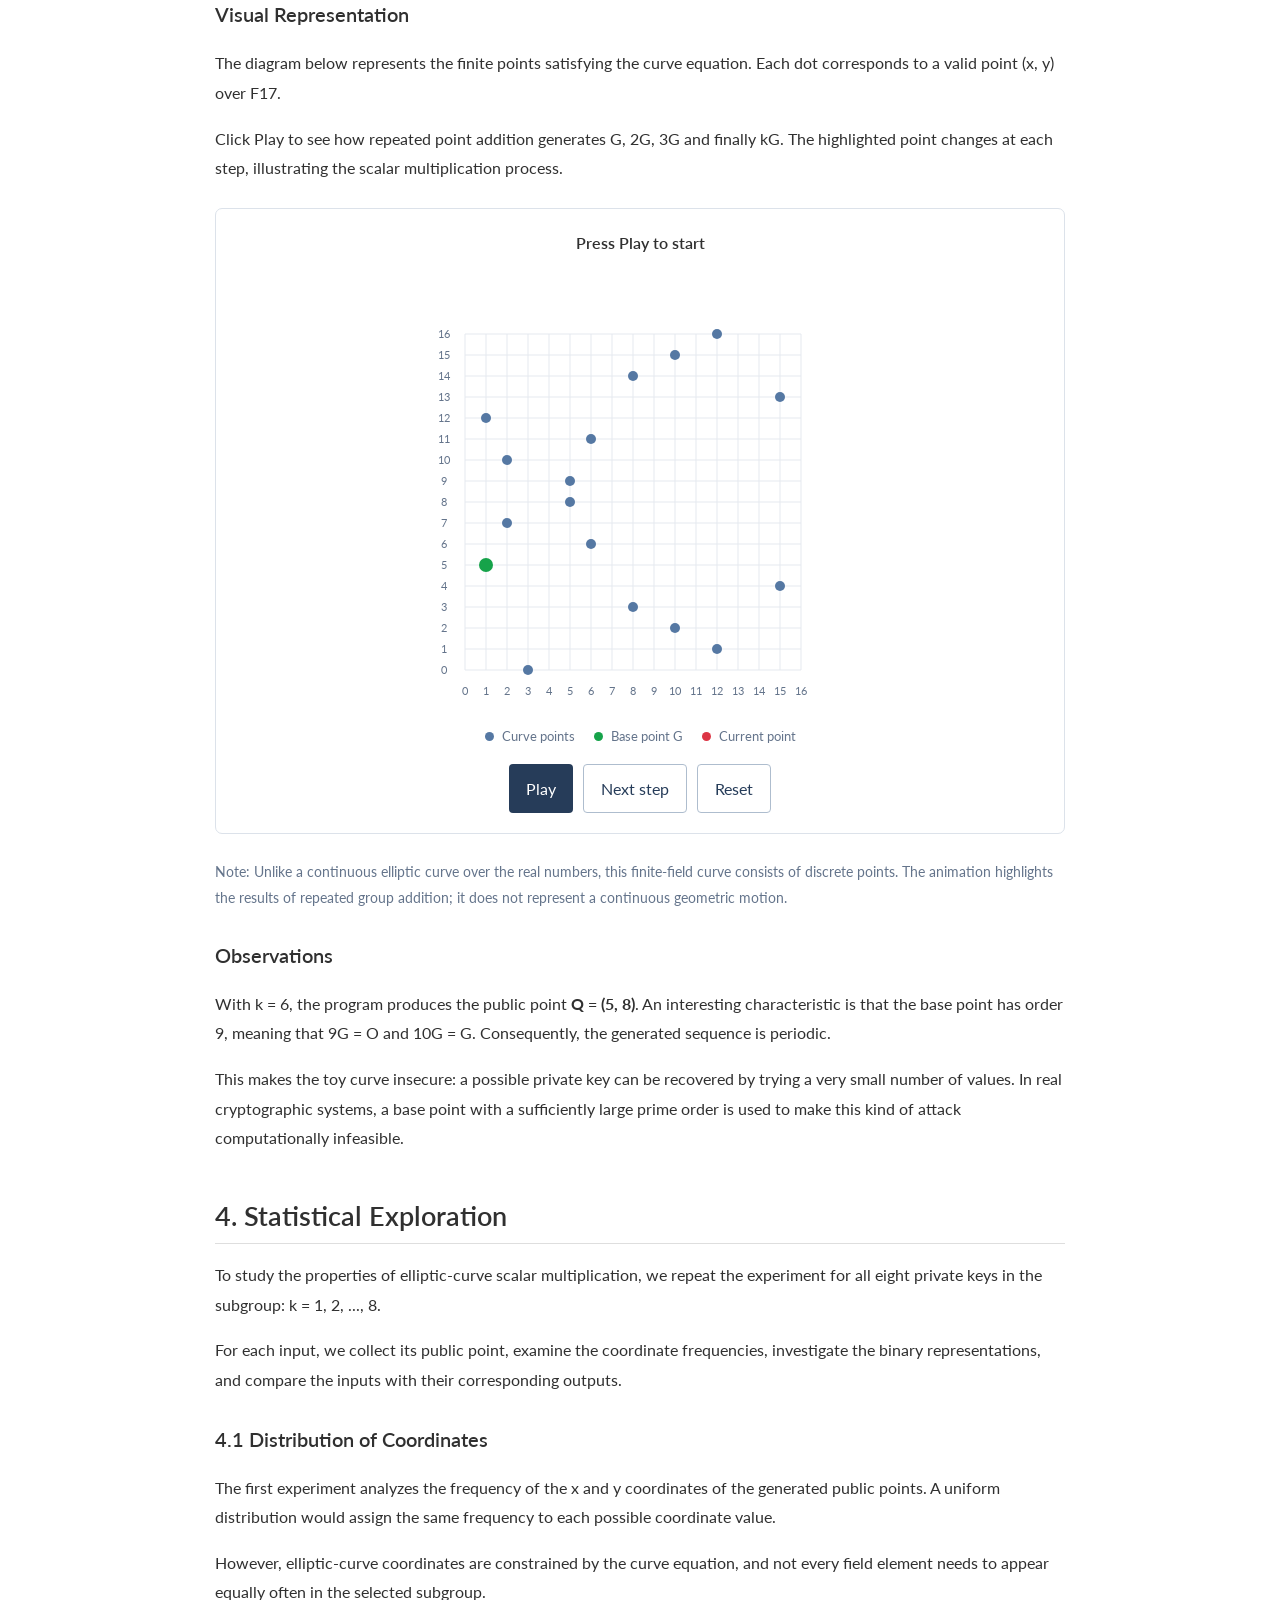
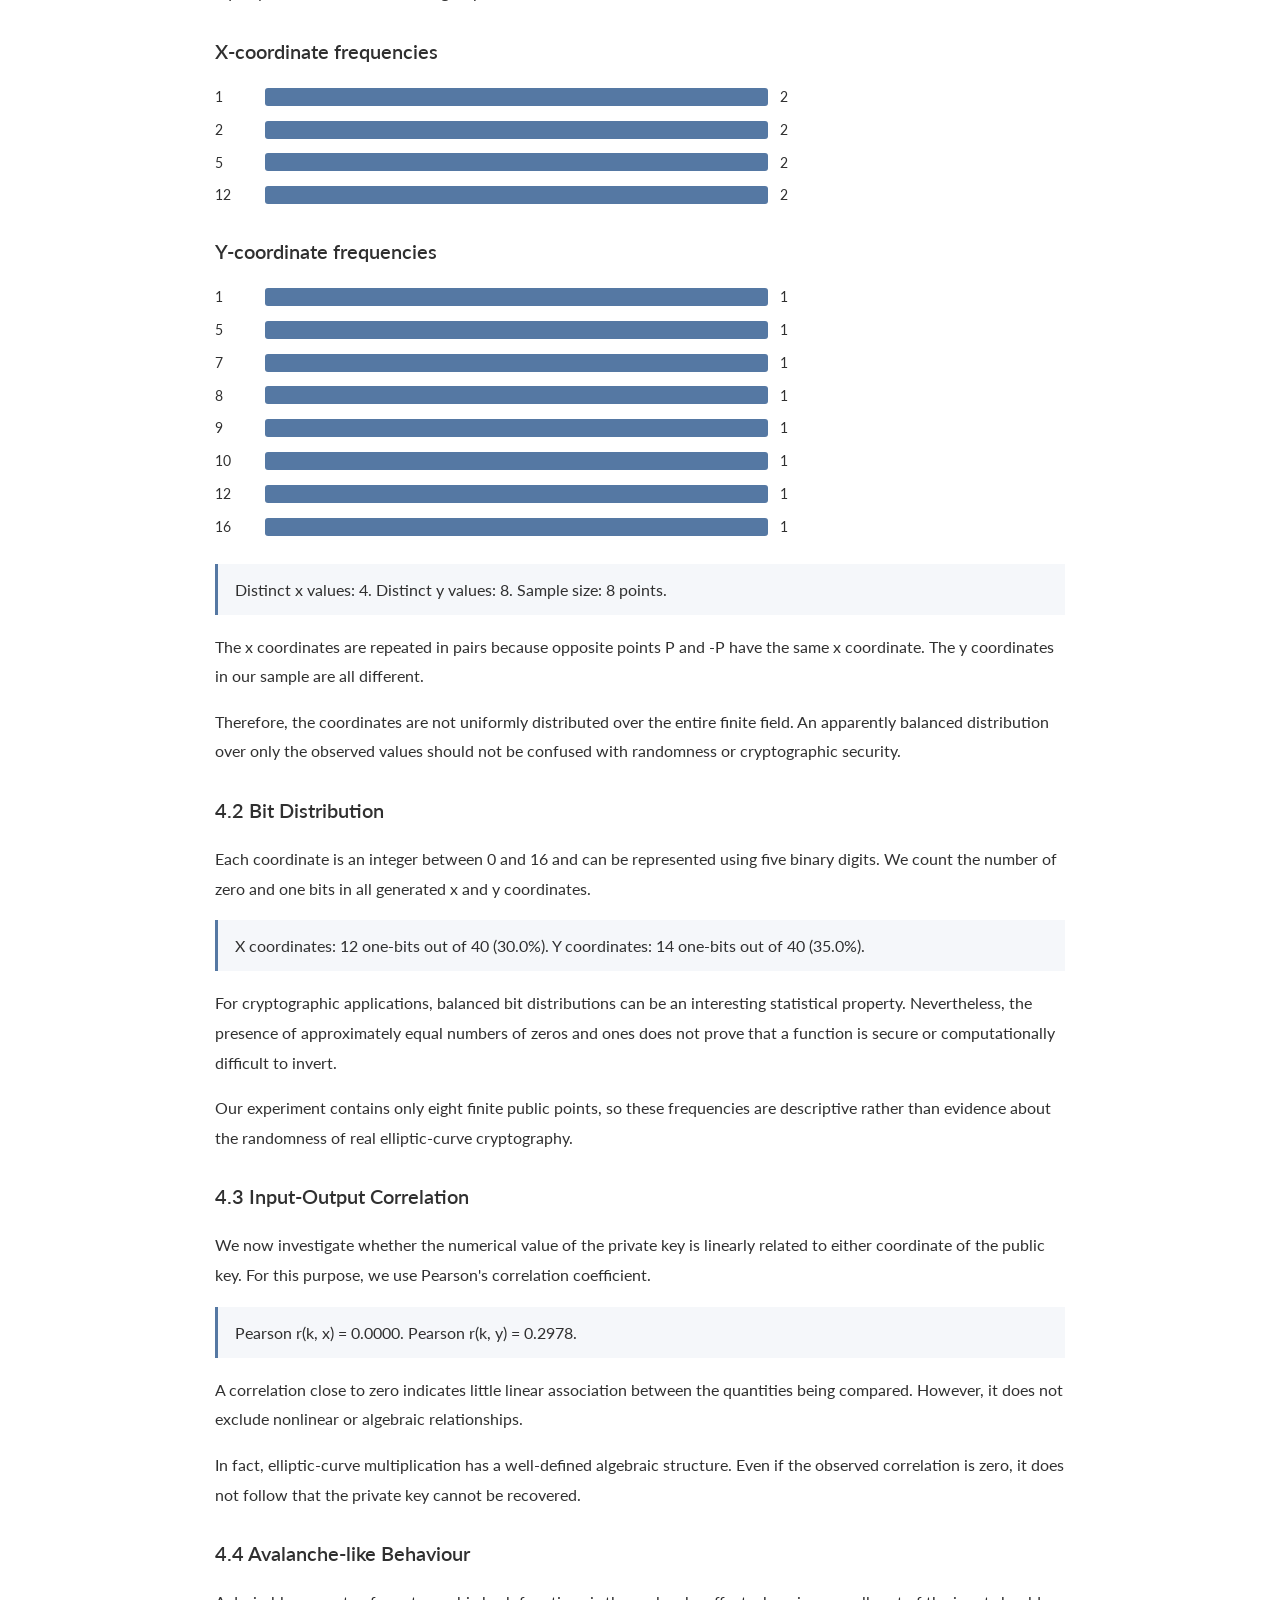
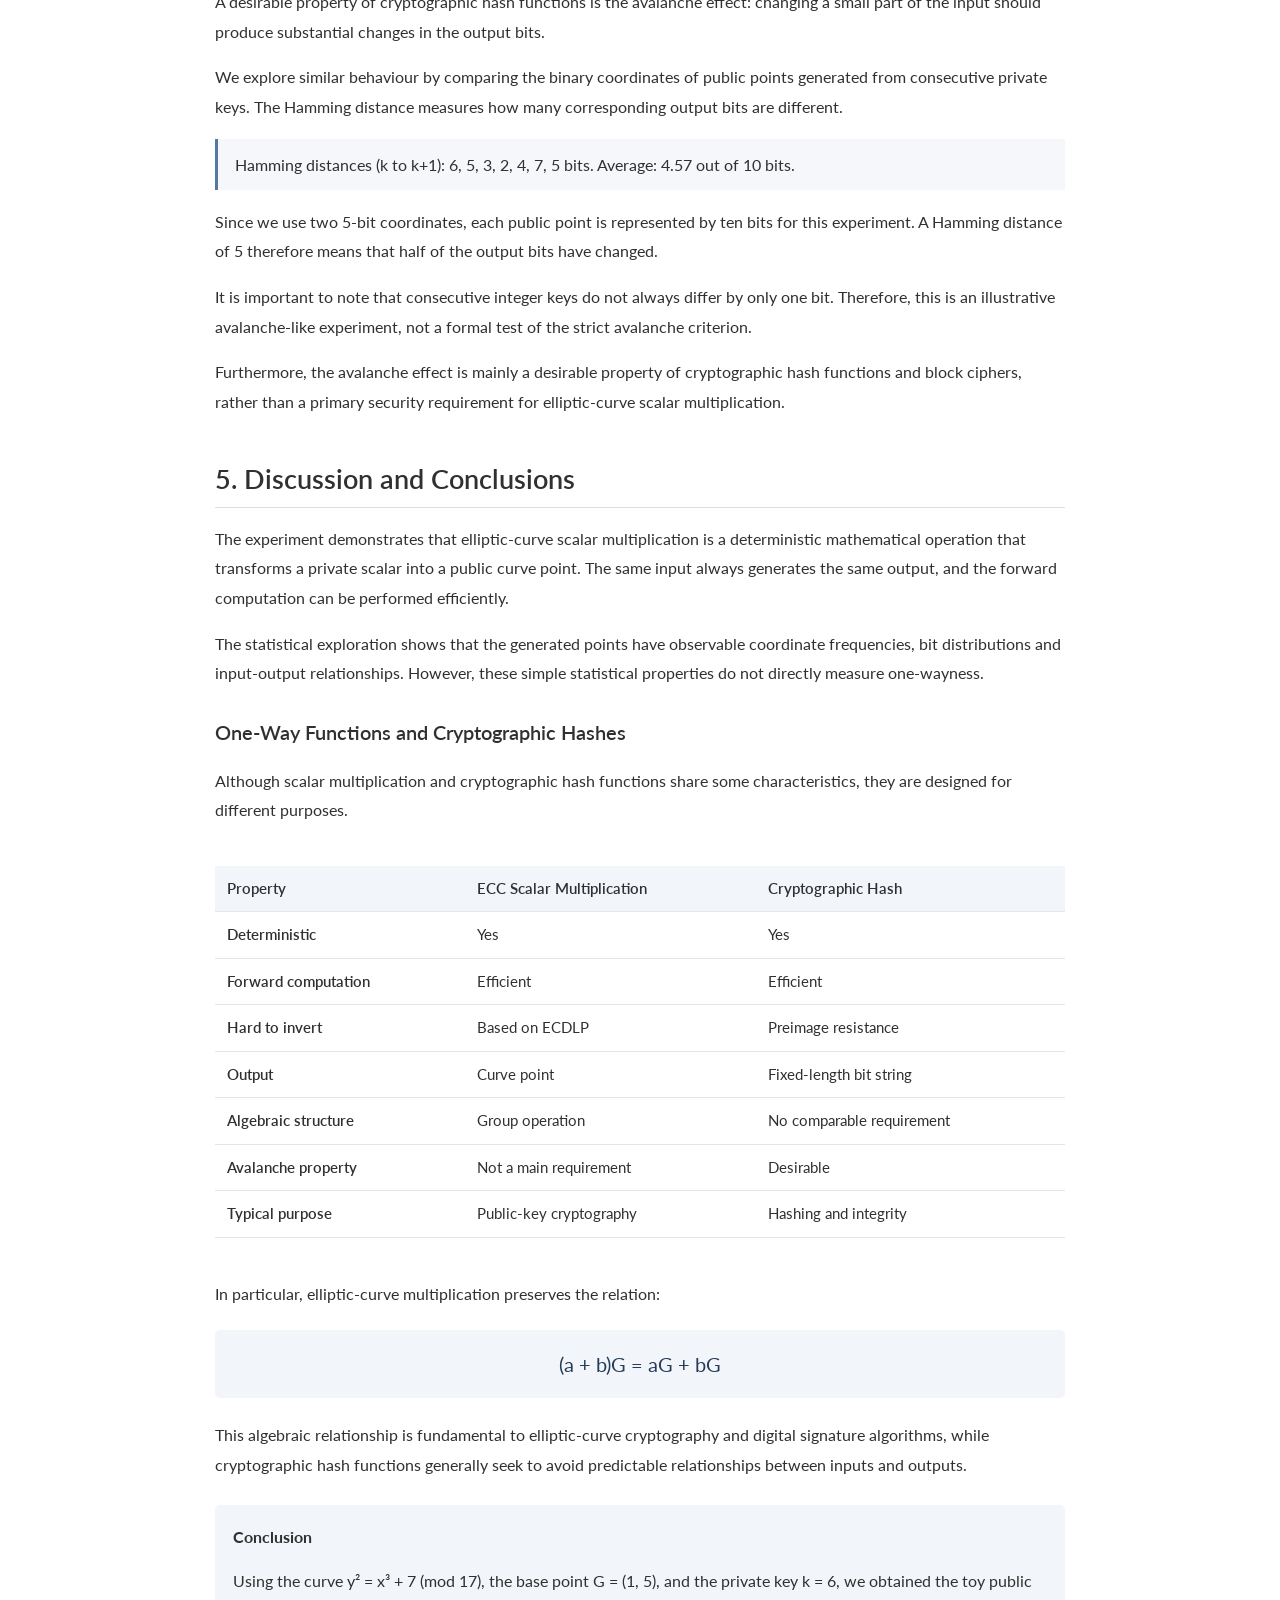
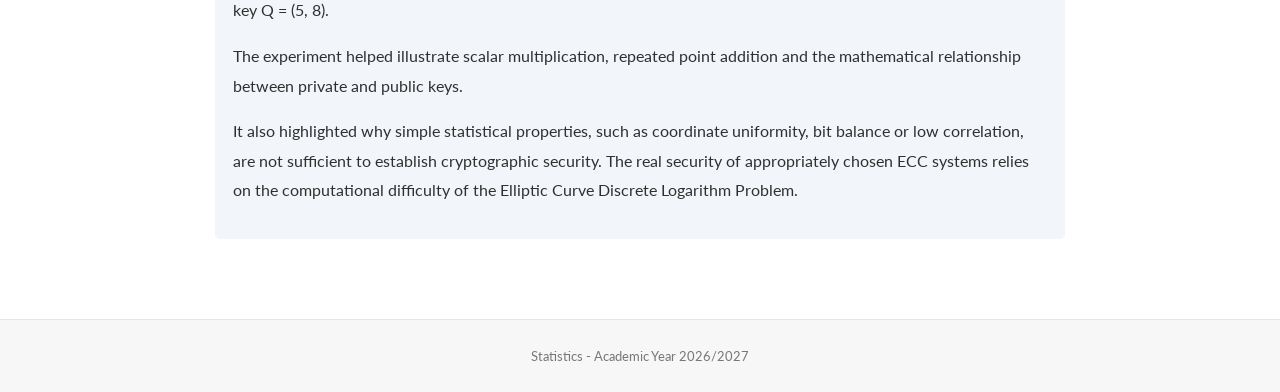
==== commit 542c922f: "." ====
--- a/homework-1.html
+++ b/homework-1.html
@@ -1,293 +1,32 @@
+<!DOCTYPE html>
 
-<!DOCTYPE html>
 <html lang="en">
 <head>
-<meta charset="UTF-8">
-<meta name="viewport" content="width=device-width, initial-scale=1.0">
+<meta charset="utf-8"/>
+<meta content="width=device-width, initial-scale=1.0" name="viewport"/>
 <title>Homework 1 - Statistics</title>
+<link href="assets/style.css" rel="stylesheet"/>
 
-<link rel="stylesheet" href="assets/style.css">
-
-<style>
-/* Homework 1: additional page styling */
-
-.hw-main {
-  max-width: 900px;
-  margin: 45px auto 80px;
-  padding: 0 25px;
-}
-
-.hw-main h1 {
-  font-size: 38px;
-  font-weight: 500;
-  margin-bottom: 8px;
-}
-
-.hw-main h2 {
-  margin-top: 45px;
-  padding-bottom: 9px;
-  border-bottom: 1px solid #dedede;
-}
-
-.hw-main h3 {
-  margin-top: 30px;
-}
-
-.hw-main p {
-  line-height: 1.85;
-}
-
-.hw-subtitle {
-  color: #64748b;
-}
-
-.hw-formula {
-  text-align: center;
-  background: #f2f5f9;
-  border-radius: 5px;
-  padding: 17px;
-  margin: 22px 0;
-  font-size: 20px;
-  color: #263c59;
-}
-
-.hw-experiment {
-  border: 1px solid #dce2ea;
-  border-radius: 7px;
-  padding: 23px;
-  margin: 25px 0;
-  background: #fafbfd;
-}
-
-.hw-controls {
-  display: flex;
-  gap: 12px;
-  flex-wrap: wrap;
-  align-items: center;
-  margin: 20px 0;
-}
-
-.hw-controls input {
-  width: 85px;
-  padding: 9px;
-  font: inherit;
-  border: 1px solid #bfc8d4;
-  border-radius: 4px;
-}
-
-.hw-button {
-  padding: 10px 17px;
-  background: #263c59;
-  color: white;
-  border: none;
-  border-radius: 4px;
-  font: inherit;
-  cursor: pointer;
-}
-
-.hw-button:hover {
-  background: #3b5c81;
-}
-
-.hw-button:disabled {
-  opacity: .45;
-  cursor: not-allowed;
-}
-
-.hw-secondary {
-  background: white;
-  color: #263c59;
-  border: 1px solid #aebdce;
-}
-
-.hw-secondary:hover {
-  background: #edf1f6;
-}
-
-.hw-result {
-  margin: 22px 0 8px;
-  padding: 17px;
-  text-align: center;
-  font-size: 21px;
-  color: #203d61;
-  background: #eaf0f8;
-  border-radius: 5px;
-}
-
-.hw-small {
-  color: #64748b;
-  font-size: 14px;
-}
-
-.hw-table-wrap {
-  overflow-x: auto;
-}
-
-.hw-table {
-  width: 100%;
-  border-collapse: collapse;
-  margin: 20px 0;
-  font-size: 15px;
-}
-
-.hw-table th,
-.hw-table td {
-  padding: 10px 12px;
-  border-bottom: 1px solid #e2e5e9;
-  text-align: left;
-}
-
-.hw-table th {
-  background: #f2f5f9;
-}
-
-.hw-table tr.highlight {
-  background: #eaf0f8;
-  font-weight: 600;
-}
-
-.hw-animation {
-  margin: 25px 0;
-  border: 1px solid #dce2ea;
-  border-radius: 7px;
-  padding: 20px;
-  background: white;
-}
-
-.hw-animation svg {
-  display: block;
-  width: 100%;
-  max-width: 440px;
-  margin: 10px auto;
-}
-
-.hw-animation-info {
-  text-align: center;
-  margin-bottom: 16px;
-  min-height: 30px;
-  font-weight: 600;
-}
-
-.hw-animation-controls {
-  display: flex;
-  justify-content: center;
-  flex-wrap: wrap;
-  gap: 10px;
-  margin-top: 17px;
-}
-
-.hw-legend {
-  text-align: center;
-  font-size: 13px;
-  color: #64748b;
-}
-
-.hw-legend span {
-  margin: 0 8px;
-}
-
-.hw-dot {
-  display: inline-block;
-  width: 9px;
-  height: 9px;
-  border-radius: 50%;
-  margin-right: 5px;
-}
-
-.hw-bars {
-  margin: 18px 0 25px;
-  max-width: 600px;
-}
-
-.hw-bar-row {
-  display: grid;
-  grid-template-columns: 38px 1fr 35px;
-  gap: 12px;
-  align-items: center;
-  margin: 9px 0;
-  font-size: 14px;
-}
-
-.hw-track {
-  height: 18px;
-  background: #edf1f6;
-  border-radius: 3px;
-  overflow: hidden;
-}
-
-.hw-fill {
-  height: 100%;
-  background: #5578a3;
-}
-
-.hw-stat-box {
-  background: #f5f7fa;
-  border-left: 3px solid #5578a3;
-  padding: 12px 17px;
-  margin: 17px 0;
-}
-
-.hw-comparison {
-  margin: 25px 0;
-}
-
-.hw-comparison td:first-child {
-  font-weight: 600;
-}
-
-.hw-conclusion {
-  margin-top: 25px;
-  padding: 18px;
-  background: #f2f5f9;
-  border-radius: 5px;
-}
-
-@media (max-width: 600px) {
-  .hw-main {
-    padding: 0 18px;
-  }
-
-  .hw-main h1 {
-    font-size: 30px;
-  }
-
-  .hw-experiment,
-  .hw-animation {
-    padding: 15px;
-  }
-
-  .hw-button {
-    font-size: 14px;
-  }
-}
-</style>
 </head>
-
-<body>
-
+<body class="page-homework-1-ex1">
 <header>
-  <nav>
-    <a href="index.html" class="logo">Statistics</a>
-
-    <div class="nav-links">
-      <a href="index.html">Home</a>
-      <a href="homework-1.html" class="active">Homework 1</a>
-      <a href="homework-2.html">Homework 2</a>
-    </div>
-  </nav>
+<nav>
+<a class="logo" href="index.html">Statistics</a>
+<div class="nav-links">
+<a href="index.html">Home</a>
+<a class="active" href="homework-1.html">Homework 1.1</a>
+<a href="homework-2.html">Homework 1.2</a>
+<a href="homework-2true.html">Homework 2</a>
+</div>
+</nav>
 </header>
-
 <main class="hw-main">
-
 <h1>Homework 1</h1>
 <p class="hw-subtitle">
   Public-Key Cryptography: From Private Key to Public Key
 </p>
-
 <!-- 1. INTRODUCTION -->
-
 <h2>1. Introduction</h2>
-
 <p>
 Public-key cryptography is based on two mathematically
 related keys: a private key, which must remain secret,
@@ -295,16 +34,13 @@
 These keys are used in cryptographic systems to perform
 operations such as digital signatures and verification.
 </p>
-
 <p>
 Ethereum uses Elliptic-Curve Cryptography (ECC),
 specifically the secp256k1 elliptic curve.
 In ECC, a public key is generated from a private key
 through an operation called scalar multiplication:
 </p>
-
 <div class="hw-formula">Q = kG</div>
-
 <p>
 Here, <strong>k</strong> is the private key,
 <strong>G</strong> is a publicly known base point
@@ -313,7 +49,6 @@
 Scalar multiplication means repeatedly adding
 the base point G according to the scalar k.
 </p>
-
 <p>
 This operation is deterministic: the same private key
 and base point always produce the same public key.
@@ -324,7 +59,6 @@
 <strong>Elliptic Curve Discrete Logarithm Problem
 (ECDLP)</strong>.
 </p>
-
 <p>
 Scalar multiplication therefore shares the
 hard-to-reverse characteristic of cryptographic
@@ -333,7 +67,6 @@
 algebraic structure and is primarily used in
 public-key cryptography.
 </p>
-
 <p>
 The goal of this homework is to implement scalar
 multiplication in JavaScript using a small
@@ -341,20 +74,15 @@
 and investigate the statistical properties
 of the resulting public points.
 </p>
-
 <!-- 2. MATHEMATICAL BACKGROUND -->
-
 <h2>2. The Toy Elliptic Curve</h2>
-
 <p>
 Real cryptographic curves operate over very large
 finite fields. To make the calculations easier to
 understand, this experiment uses the following
 small elliptic curve:
 </p>
-
 <div class="hw-formula">y² ≡ x³ + 7 (mod 17)</div>
-
 <p>
 The modulus 17 means that all calculations take
 place in the finite field F17, so the coordinates
@@ -362,62 +90,50 @@
 A point belongs to the curve if its coordinates
 satisfy the equation.
 </p>
-
 <p>
 We choose the base point <strong>G = (1, 5)</strong>.
 We can verify that this point belongs to the curve:
 </p>
-
 <div class="hw-formula">
   5² mod 17 = 8
-  <br>
+  <br/>
   (1³ + 7) mod 17 = 8
 </div>
-
 <p>
 Since the two expressions are equal, G is a valid
 point on our elliptic curve.
 </p>
-
 <h3>Point Addition and Point Doubling</h3>
-
 <p>
 To calculate kG, we need to add points on the curve.
 If P = (x₁, y₁) and R = (x₂, y₂) are distinct
 points with different x coordinates, their sum
 is obtained using a slope λ:
 </p>
-
 <div class="hw-formula">
   λ = (y₂ − y₁)(x₂ − x₁)⁻¹ mod 17
 </div>
-
 <p>
 If we add a point to itself, we perform
 <strong>point doubling</strong>, using:
 </p>
-
 <div class="hw-formula">
   λ = 3x₁²(2y₁)⁻¹ mod 17
 </div>
-
 <p>
 In both cases, the resulting point has coordinates:
 </p>
-
 <div class="hw-formula">
   x₃ = (λ² − x₁ − x₂) mod 17
-  <br>
+  <br/>
   y₃ = (λ(x₁ − x₃) − y₁) mod 17
 </div>
-
 <p>
 The inverse symbol refers to a modular
 multiplicative inverse, not ordinary division.
 The special point at infinity, denoted by O,
 acts as the identity of point addition.
 </p>
-
 <p>
 For example, starting from G = (1, 5),
 we can calculate 2G by point doubling.
@@ -428,11 +144,8 @@
 We can then calculate 3G = 2G + G,
 and continue until reaching kG.
 </p>
-
 <!-- 3. EXPERIMENT -->
-
 <h2>3. Interactive Experiment</h2>
-
 <p>
 The following JavaScript program implements
 elliptic-curve point addition and scalar
@@ -440,110 +153,77 @@
 <strong>k = 6</strong>, as suggested in the assignment,
 but you can change it to observe other results.
 </p>
-
 <p>
 Choose a private key and click Calculate.
 The program generates the corresponding public
 point and displays all intermediate multiples
 of G, from G to kG.
 </p>
-
 <div class="hw-experiment">
-
-  <div class="hw-controls">
-    <label for="privateKey">Private key (k):</label>
-
-    <input
-      type="number"
-      id="privateKey"
-      min="1"
-      max="8"
-      step="1"
-      value="6"
-    >
-
-    <button class="hw-button" id="calculateButton">
+<div class="hw-controls">
+<label for="privateKey">Private key (k):</label>
+<input id="privateKey" max="8" min="1" step="1" type="number" value="6"/>
+<button class="hw-button" id="calculateButton">
       Calculate
     </button>
-  </div>
-
-  <div class="hw-result" id="publicKeyResult"></div>
-
-  <p class="hw-small">
+</div>
+<div class="hw-result" id="publicKeyResult"></div>
+<p class="hw-small">
     Available private keys: 1 to 8.
     This toy base point generates a subgroup of
     order 9; the ninth multiple is the point
     at infinity.
   </p>
-
-  <h3>Calculation Steps</h3>
-
-  <div class="hw-table-wrap">
-    <table class="hw-table">
-      <thead>
-        <tr>
-          <th>Step</th>
-          <th>Operation</th>
-          <th>Result</th>
-        </tr>
-      </thead>
-      <tbody id="stepsTable"></tbody>
-    </table>
-  </div>
-
-</div>
-
+<h3>Calculation Steps</h3>
+<div class="hw-table-wrap">
+<table class="hw-table">
+<thead>
+<tr>
+<th>Step</th>
+<th>Operation</th>
+<th>Result</th>
+</tr>
+</thead>
+<tbody id="stepsTable"></tbody>
+</table>
+</div>
+</div>
 <h3>Visual Representation</h3>
-
 <p>
 The diagram below represents the finite points
 satisfying the curve equation. Each dot corresponds
 to a valid point (x, y) over F17.
 </p>
-
 <p>
 Click Play to see how repeated point addition
 generates G, 2G, 3G and finally kG.
 The highlighted point changes at each step,
 illustrating the scalar multiplication process.
 </p>
-
 <div class="hw-animation">
-
-  <div class="hw-animation-info" id="animationInfo"></div>
-
-  <svg
-    id="curveSVG"
-    viewBox="0 0 440 440"
-    role="img"
-    aria-label="Points of the elliptic curve over F17">
-  </svg>
-
-  <div class="hw-legend">
-    <span>
-      <i class="hw-dot" style="background:#5578a3"></i>
+<div class="hw-animation-info" id="animationInfo"></div>
+<svg aria-label="Points of the elliptic curve over F17" id="curveSVG" role="img" viewbox="0 0 440 440">
+</svg>
+<div class="hw-legend">
+<span>
+<i class="hw-dot hw-legend-blue"></i>
       Curve points
     </span>
-    <span>
-      <i class="hw-dot" style="background:#16a34a"></i>
+<span>
+<i class="hw-dot hw-legend-green"></i>
       Base point G
     </span>
-    <span>
-      <i class="hw-dot" style="background:#dc3545"></i>
+<span>
+<i class="hw-dot hw-legend-red"></i>
       Current point
     </span>
-  </div>
-
-  <div class="hw-animation-controls">
-    <button class="hw-button" id="playButton">Play</button>
-    <button class="hw-button hw-secondary"
-            id="nextButton">Next step</button>
-    <button class="hw-button hw-secondary"
-            id="resetButton">Reset</button>
-  </div>
-
-</div>
-
+</div>
+<div class="hw-animation-controls">
+<button class="hw-button" id="playButton">Play</button>
+<button class="hw-button hw-secondary" id="nextButton">Next step</button>
+<button class="hw-button hw-secondary" id="resetButton">Reset</button>
+</div>
+</div>
 <p class="hw-small">
 Note: Unlike a continuous elliptic curve over
 the real numbers, this finite-field curve consists
@@ -551,9 +231,7 @@
 the results of repeated group addition; it does
 not represent a continuous geometric motion.
 </p>
-
 <h3>Observations</h3>
-
 <p>
 With k = 6, the program produces the public point
 <strong>Q = (5, 8)</strong>.
@@ -561,7 +239,6 @@
 has order 9, meaning that 9G = O and 10G = G.
 Consequently, the generated sequence is periodic.
 </p>
-
 <p>
 This makes the toy curve insecure: a possible
 private key can be recovered by trying a very
@@ -570,27 +247,21 @@
 prime order is used to make this kind of attack
 computationally infeasible.
 </p>
-
 <!-- 4. STATISTICAL EXPLORATION -->
-
 <h2>4. Statistical Exploration</h2>
-
 <p>
 To study the properties of elliptic-curve scalar
 multiplication, we repeat the experiment for
 all eight private keys in the subgroup:
 k = 1, 2, ..., 8.
 </p>
-
 <p>
 For each input, we collect its public point,
 examine the coordinate frequencies, investigate
 the binary representations, and compare the
 inputs with their corresponding outputs.
 </p>
-
 <h3>4.1 Distribution of Coordinates</h3>
-
 <p>
 The first experiment analyzes the frequency
 of the x and y coordinates of the generated
@@ -598,29 +269,23 @@
 A uniform distribution would assign the same
 frequency to each possible coordinate value.
 </p>
-
 <p>
 However, elliptic-curve coordinates are
 constrained by the curve equation, and not
 every field element needs to appear equally
 often in the selected subgroup.
 </p>
-
 <h3>X-coordinate frequencies</h3>
-<div id="xChart" class="hw-bars"></div>
-
+<div class="hw-bars" id="xChart"></div>
 <h3>Y-coordinate frequencies</h3>
-<div id="yChart" class="hw-bars"></div>
-
+<div class="hw-bars" id="yChart"></div>
 <div class="hw-stat-box" id="coordinateSummary"></div>
-
 <p>
 The x coordinates are repeated in pairs because
 opposite points P and -P have the same x
 coordinate. The y coordinates in our sample are
 all different.
 </p>
-
 <p>
 Therefore, the coordinates are not uniformly
 distributed over the entire finite field.
@@ -628,18 +293,14 @@
 the observed values should not be confused
 with randomness or cryptographic security.
 </p>
-
 <h3>4.2 Bit Distribution</h3>
-
 <p>
 Each coordinate is an integer between 0 and 16
 and can be represented using five binary digits.
 We count the number of zero and one bits in
 all generated x and y coordinates.
 </p>
-
 <div class="hw-stat-box" id="bitResults"></div>
-
 <p>
 For cryptographic applications, balanced bit
 distributions can be an interesting statistical
@@ -648,16 +309,13 @@
 does not prove that a function is secure
 or computationally difficult to invert.
 </p>
-
 <p>
 Our experiment contains only eight finite public
 points, so these frequencies are descriptive
 rather than evidence about the randomness
 of real elliptic-curve cryptography.
 </p>
-
 <h3>4.3 Input-Output Correlation</h3>
-
 <p>
 We now investigate whether the numerical value
 of the private key is linearly related to either
@@ -665,32 +323,26 @@
 For this purpose, we use Pearson's
 correlation coefficient.
 </p>
-
 <div class="hw-stat-box" id="correlationResults"></div>
-
 <p>
 A correlation close to zero indicates little
 linear association between the quantities
 being compared. However, it does not exclude
 nonlinear or algebraic relationships.
 </p>
-
 <p>
 In fact, elliptic-curve multiplication has a
 well-defined algebraic structure. Even if the
 observed correlation is zero, it does not
 follow that the private key cannot be recovered.
 </p>
-
 <h3>4.4 Avalanche-like Behaviour</h3>
-
 <p>
 A desirable property of cryptographic hash
 functions is the avalanche effect: changing
 a small part of the input should produce
 substantial changes in the output bits.
 </p>
-
 <p>
 We explore similar behaviour by comparing
 the binary coordinates of public points
@@ -698,9 +350,7 @@
 The Hamming distance measures how many
 corresponding output bits are different.
 </p>
-
 <div class="hw-stat-box" id="avalancheResults"></div>
-
 <p>
 Since we use two 5-bit coordinates, each
 public point is represented by ten bits
@@ -708,7 +358,6 @@
 A Hamming distance of 5 therefore means
 that half of the output bits have changed.
 </p>
-
 <p>
 It is important to note that consecutive
 integer keys do not always differ by only
@@ -716,7 +365,6 @@
 avalanche-like experiment, not a formal
 test of the strict avalanche criterion.
 </p>
-
 <p>
 Furthermore, the avalanche effect is mainly
 a desirable property of cryptographic hash
@@ -724,11 +372,8 @@
 primary security requirement for
 elliptic-curve scalar multiplication.
 </p>
-
 <!-- 5. DISCUSSION -->
-
 <h2>5. Discussion and Conclusions</h2>
-
 <p>
 The experiment demonstrates that elliptic-curve
 scalar multiplication is a deterministic
@@ -738,7 +383,6 @@
 output, and the forward computation can
 be performed efficiently.
 </p>
-
 <p>
 The statistical exploration shows that the
 generated points have observable coordinate
@@ -747,72 +391,65 @@
 these simple statistical properties do
 not directly measure one-wayness.
 </p>
-
 <h3>One-Way Functions and Cryptographic Hashes</h3>
-
 <p>
 Although scalar multiplication and cryptographic
 hash functions share some characteristics,
 they are designed for different purposes.
 </p>
-
 <div class="hw-table-wrap">
 <table class="hw-table hw-comparison">
-  <thead>
-    <tr>
-      <th>Property</th>
-      <th>ECC Scalar Multiplication</th>
-      <th>Cryptographic Hash</th>
-    </tr>
-  </thead>
-
-  <tbody>
-    <tr>
-      <td>Deterministic</td>
-      <td>Yes</td>
-      <td>Yes</td>
-    </tr>
-    <tr>
-      <td>Forward computation</td>
-      <td>Efficient</td>
-      <td>Efficient</td>
-    </tr>
-    <tr>
-      <td>Hard to invert</td>
-      <td>Based on ECDLP</td>
-      <td>Preimage resistance</td>
-    </tr>
-    <tr>
-      <td>Output</td>
-      <td>Curve point</td>
-      <td>Fixed-length bit string</td>
-    </tr>
-    <tr>
-      <td>Algebraic structure</td>
-      <td>Group operation</td>
-      <td>No comparable requirement</td>
-    </tr>
-    <tr>
-      <td>Avalanche property</td>
-      <td>Not a main requirement</td>
-      <td>Desirable</td>
-    </tr>
-    <tr>
-      <td>Typical purpose</td>
-      <td>Public-key cryptography</td>
-      <td>Hashing and integrity</td>
-    </tr>
-  </tbody>
+<thead>
+<tr>
+<th>Property</th>
+<th>ECC Scalar Multiplication</th>
+<th>Cryptographic Hash</th>
+</tr>
+</thead>
+<tbody>
+<tr>
+<td>Deterministic</td>
+<td>Yes</td>
+<td>Yes</td>
+</tr>
+<tr>
+<td>Forward computation</td>
+<td>Efficient</td>
+<td>Efficient</td>
+</tr>
+<tr>
+<td>Hard to invert</td>
+<td>Based on ECDLP</td>
+<td>Preimage resistance</td>
+</tr>
+<tr>
+<td>Output</td>
+<td>Curve point</td>
+<td>Fixed-length bit string</td>
+</tr>
+<tr>
+<td>Algebraic structure</td>
+<td>Group operation</td>
+<td>No comparable requirement</td>
+</tr>
+<tr>
+<td>Avalanche property</td>
+<td>Not a main requirement</td>
+<td>Desirable</td>
+</tr>
+<tr>
+<td>Typical purpose</td>
+<td>Public-key cryptography</td>
+<td>Hashing and integrity</td>
+</tr>
+</tbody>
 </table>
 </div>
-
 <p>
 In particular, elliptic-curve multiplication
 preserves the relation:
 </p>
-
 <div class="hw-formula">(a + b)G = aG + bG</div>
-
 <p>
 This algebraic relationship is fundamental
 to elliptic-curve cryptography and digital
@@ -821,25 +458,21 @@
 predictable relationships between inputs
 and outputs.
 </p>
-
 <div class="hw-conclusion">
-  <strong>Conclusion</strong>
-
-  <p>
+<strong>Conclusion</strong>
+<p>
   Using the curve y² = x³ + 7 (mod 17),
   the base point G = (1, 5), and the
   private key k = 6, we obtained the
   toy public key Q = (5, 8).
   </p>
-
-  <p>
+<p>
   The experiment helped illustrate scalar
   multiplication, repeated point addition
   and the mathematical relationship between
   private and public keys.
   </p>
-
-  <p>
+<p>
   It also highlighted why simple statistical
   properties, such as coordinate uniformity,
   bit balance or low correlation, are not
@@ -850,504 +483,10 @@
   Logarithm Problem.
   </p>
 </div>
-
 </main>
-
 <footer>
   Statistics - Academic Year 2026/2027
 </footer>
-
-<script>
-"use strict";
-
-// =======================================
-// ELLIPTIC CURVE IMPLEMENTATION
-// y² = x³ + 7 (mod 17)
-// =======================================
-
-const P = 17;
-const G = { x: 1, y: 5 };
-const INF = null;
-
-// Modular arithmetic
-function mod(n) {
-  return ((n % P) + P) % P;
-}
-
-// Modular inverse
-function inverse(n) {
-  n = mod(n);
-
-  for (let i = 1; i < P; i++) {
-    if (mod(n * i) === 1) return i;
-  }
-
-  throw new Error("Inverse does not exist");
-}
-
-// Check curve membership
-function onCurve(point) {
-  if (point === INF) return true;
-
-  return mod(point.y ** 2) ===
-         mod(point.x ** 3 + 7);
-}
-
-// Point addition, including doubling
-function add(a, b) {
-  if (a === INF) return b;
-  if (b === INF) return a;
-
-  if (a.x === b.x &&
-      mod(a.y + b.y) === 0) {
-    return INF;
-  }
-
-  let slope;
-
-  if (a.x === b.x && a.y === b.y) {
-    slope = mod(
-      3 * a.x * a.x * inverse(2 * a.y)
-    );
-  } else {
-    slope = mod(
-      (b.y - a.y) * inverse(b.x - a.x)
-    );
-  }
-
-  const x = mod(slope ** 2 - a.x - b.x);
-  const y = mod(slope * (a.x - x) - a.y);
-
-  return { x, y };
-}
-
-// Scalar multiplication by repeated addition
-function multiply(k) {
-  let point = INF;
-
-  for (let i = 0; i < k; i++) {
-    point = add(point, G);
-  }
-
-  return point;
-}
-
-function formatPoint(point) {
-  if (point === INF) return "O";
-  return `(${point.x}, ${point.y})`;
-}
-
-// =======================================
-// INTERACTIVE EXPERIMENT
-// =======================================
-
-let sequence = [];
-let animationIndex = -1;
-let timer = null;
-
-function calculate() {
-  const k = Number(
-    document.getElementById("privateKey").value
-  );
-
-  if (!Number.isInteger(k) || k < 1 || k > 8) {
-    alert("Choose an integer from 1 to 8.");
-    return;
-  }
-
-  stopAnimation();
-
-  sequence = [];
-  let current = INF;
-
-  const tbody = document.getElementById("stepsTable");
-  tbody.replaceChildren();
-
-  for (let i = 1; i <= k; i++) {
-    current = add(current, G);
-    sequence.push(current);
-
-    const row = document.createElement("tr");
-
-    const operation = i === 1
-      ? "G"
-      : `${i - 1}G + G`;
-
-    [i, operation, formatPoint(current)].forEach(value => {
-      const cell = document.createElement("td");
-      cell.textContent = value;
-      row.appendChild(cell);
-    });
-
-    tbody.appendChild(row);
-  }
-
-  document.getElementById("publicKeyResult")
-    .textContent =
-    `Toy Public Key: Q = ${k}G = ${formatPoint(current)}`;
-
-  animationIndex = -1;
-  updateAnimation();
-}
-
-// =======================================
-// SVG VISUALIZATION
-// =======================================
-
-const SVG_NS = "http://www.w3.org/2000/svg";
-
-function svgNode(parent, tag, attrs, text) {
-  const node = document.createElementNS(SVG_NS, tag);
-
-  for (const [key, value] of Object.entries(attrs)) {
-    node.setAttribute(key, value);
-  }
-
-  if (text !== undefined) node.textContent = text;
-
-  parent.appendChild(node);
-  return node;
-}
-
-function allCurvePoints() {
-  const result = [];
-
-  for (let x = 0; x < P; x++) {
-    for (let y = 0; y < P; y++) {
-      const point = { x, y };
-
-      if (onCurve(point)) result.push(point);
-    }
-  }
-
-  return result;
-}
-
-const CURVE_POINTS = allCurvePoints();
-
-function drawCurve(selectedPoint) {
-  const svg = document.getElementById("curveSVG");
-  svg.replaceChildren();
-
-  const offset = 45;
-  const unit = 21;
-
-  const sx = x => offset + unit * x;
-  const sy = y => 395 - unit * y;
-
-  // Grid and axis labels
-  for (let i = 0; i < 17; i++) {
-    svgNode(svg, "line", {
-      x1: sx(i), y1: sy(0),
-      x2: sx(i), y2: sy(16),
-      stroke: "#e5e9ef"
-    });
-
-    svgNode(svg, "line", {
-      x1: sx(0), y1: sy(i),
-      x2: sx(16), y2: sy(i),
-      stroke: "#e5e9ef"
-    });
-
-    svgNode(svg, "text", {
-      x: sx(i), y: 420,
-      "text-anchor": "middle",
-      "font-size": 11,
-      fill: "#64748b"
-    }, String(i));
-
-    svgNode(svg, "text", {
-      x: 24, y: sy(i) + 4,
-      "text-anchor": "middle",
-      "font-size": 11,
-      fill: "#64748b"
-    }, String(i));
-  }
-
-  // All finite points of the toy curve
-  for (const point of CURVE_POINTS) {
-    const isBase =
-      point.x === G.x && point.y === G.y;
-
-    const isSelected =
-      selectedPoint !== null &&
-      point.x === selectedPoint.x &&
-      point.y === selectedPoint.y;
-
-    const circle = svgNode(svg, "circle", {
-      cx: sx(point.x),
-      cy: sy(point.y),
-      r: isSelected ? 9 : isBase ? 7 : 5,
-      fill: isSelected
-        ? "#dc3545"
-        : isBase ? "#16a34a" : "#5578a3"
-    });
-
-    svgNode(circle, "title", {},
-      formatPoint(point));
-  }
-}
-
-function updateAnimation() {
-  const active = animationIndex >= 0
-    ? sequence[animationIndex]
-    : INF;
-
-  drawCurve(active);
-
-  const info = document.getElementById("animationInfo");
-
-  info.textContent = animationIndex < 0
-    ? "Press Play to start"
-    : `${animationIndex + 1}G = ${formatPoint(active)}`;
-
-  const rows = document.querySelectorAll(
-    "#stepsTable tr"
-  );
-
-  rows.forEach((row, i) => {
-    row.classList.toggle(
-      "highlight", i === animationIndex
-    );
-  });
-}
-
-function stopAnimation() {
-  if (timer !== null) {
-    clearInterval(timer);
-    timer = null;
-  }
-
-  document.getElementById("playButton")
-    .textContent = "Play";
-}
-
-function nextStep() {
-  stopAnimation();
-
-  if (animationIndex < sequence.length - 1) {
-    animationIndex++;
-    updateAnimation();
-  }
-}
-
-function play() {
-  if (timer !== null) {
-    stopAnimation();
-    return;
-  }
-
-  if (animationIndex >= sequence.length - 1) {
-    animationIndex = -1;
-    updateAnimation();
-  }
-
-  document.getElementById("playButton")
-    .textContent = "Pause";
-
-  timer = setInterval(() => {
-    if (animationIndex < sequence.length - 1) {
-      animationIndex++;
-      updateAnimation();
-    } else {
-      stopAnimation();
-    }
-  }, 1000);
-}
-
-function reset() {
-  stopAnimation();
-  animationIndex = -1;
-  updateAnimation();
-}
-
-// =======================================
-// STATISTICAL EXPLORATION
-// =======================================
-
-// All eight non-identity multiples of G.
-const SAMPLE = [];
-
-for (let k = 1; k <= 8; k++) {
-  SAMPLE.push({
-    k: k,
-    point: multiply(k)
-  });
-}
-
-function counts(values) {
-  const map = new Map();
-
-  values.forEach(value => {
-    map.set(value, (map.get(value) || 0) + 1);
-  });
-
-  return [...map.entries()].sort((a, b) => a[0] - b[0]);
-}
-
-function drawBars(id, values) {
-  const container = document.getElementById(id);
-  container.replaceChildren();
-
-  const data = counts(values);
-  const maximum = Math.max(...data.map(d => d[1]));
-
-  data.forEach(([value, count]) => {
-    const row = document.createElement("div");
-    row.className = "hw-bar-row";
-
-    const label = document.createElement("span");
-    label.textContent = value;
-
-    const track = document.createElement("div");
-    track.className = "hw-track";
-
-    const bar = document.createElement("div");
-    bar.className = "hw-fill";
-    bar.style.width = `${100 * count / maximum}%`;
-
-    track.appendChild(bar);
-
-    const number = document.createElement("span");
-    number.textContent = count;
-
-    row.append(label, track, number);
-    container.appendChild(row);
-  });
-}
-
-// Number of one-bits in a nonnegative integer
-function bitCount(n) {
-  return n.toString(2)
-    .split("")
-    .filter(bit => bit === "1").length;
-}
-
-// Pearson correlation
-function pearson(xs, ys) {
-  const n = xs.length;
-
-  const mx = xs.reduce((a, b) => a + b, 0) / n;
-  const my = ys.reduce((a, b) => a + b, 0) / n;
-
-  let numerator = 0;
-  let vx = 0;
-  let vy = 0;
-
-  for (let i = 0; i < n; i++) {
-    const dx = xs[i] - mx;
-    const dy = ys[i] - my;
-
-    numerator += dx * dy;
-    vx += dx * dx;
-    vy += dy * dy;
-  }
-
-  return numerator / Math.sqrt(vx * vy);
-}
-
-function hamming(a, b) {
-  return bitCount(a.x ^ b.x) +
-         bitCount(a.y ^ b.y);
-}
-
-function showStatistics() {
-  const ks = SAMPLE.map(item => item.k);
-  const xs = SAMPLE.map(item => item.point.x);
-  const ys = SAMPLE.map(item => item.point.y);
-
-  // Coordinate frequencies
-  drawBars("xChart", xs);
-  drawBars("yChart", ys);
-
-  document.getElementById("coordinateSummary")
-    .textContent =
-    `Distinct x values: ${new Set(xs).size}. ` +
-    `Distinct y values: ${new Set(ys).size}. ` +
-    `Sample size: ${SAMPLE.length} points.`;
-
-  // Five bits per coordinate (values 0 to 16)
-  const xOnes = xs.reduce(
-    (sum, x) => sum + bitCount(x), 0
-  );
-
-  const yOnes = ys.reduce(
-    (sum, y) => sum + bitCount(y), 0
-  );
-
-  document.getElementById("bitResults")
-    .textContent =
-    `X coordinates: ${xOnes} one-bits out of 40 ` +
-    `(${(100 * xOnes / 40).toFixed(1)}%). ` +
-    `Y coordinates: ${yOnes} one-bits out of 40 ` +
-    `(${(100 * yOnes / 40).toFixed(1)}%).`;
-
-  // Input-output linear correlation
-  const rx = pearson(ks, xs);
-  const ry = pearson(ks, ys);
-
-  document.getElementById("correlationResults")
-    .textContent =
-    `Pearson r(k, x) = ${rx.toFixed(4)}. ` +
-    `Pearson r(k, y) = ${ry.toFixed(4)}.`;
-
-  // Hamming distances between consecutive points
-  const distances = [];
-
-  for (let i = 0; i < SAMPLE.length - 1; i++) {
-    distances.push(
-      hamming(SAMPLE[i].point, SAMPLE[i + 1].point)
-    );
-  }
-
-  const average = distances.reduce(
-    (a, b) => a + b, 0
-  ) / distances.length;
-
-  document.getElementById("avalancheResults")
-    .textContent =
-    `Hamming distances (k to k+1): ` +
-    `${distances.join(", ")} bits. ` +
-    `Average: ${average.toFixed(2)} out of 10 bits.`;
-}
-
-// =======================================
-// INITIALIZATION
-// =======================================
-
-document.getElementById("calculateButton")
-  .addEventListener("click", calculate);
-
-document.getElementById("playButton")
-  .addEventListener("click", play);
-
-document.getElementById("nextButton")
-  .addEventListener("click", nextStep);
-
-document.getElementById("resetButton")
-  .addEventListener("click", reset);
-
-document.getElementById("privateKey")
-  .addEventListener("keydown", event => {
-    if (event.key === "Enter") calculate();
-  });
-
-// Verify base point and expected example
-if (!onCurve(G)) {
-  throw new Error("Invalid base point.");
-}
-
-const test = multiply(6);
-
-if (test.x !== 5 || test.y !== 8 ||
-    multiply(9) !== INF) {
-  throw new Error("ECC mathematical test failed.");
-}
-
-calculate();
-showStatistics();
-
-</script>
+<script src="assets/js/homework-1_ex1.js"></script>
 </body>
 </html>
-
--- a/assets/style.css
+++ b/assets/style.css
@@ -1,4 +1,3 @@
-
 @import url('https://fonts.googleapis.com/css2?family=Lato:wght@400;500;600;700&display=swap');
 
 /* GENERAL */
@@ -290,3 +289,928 @@
         padding: 15px;
     }
 }
+
+
+
+/* ===== Styles originally from homework-1_ex1.html (scoped for exact appearance) ===== */
+
+
+/* Homework 1: additional page styling */
+
+
+
+body.page-homework-1-ex1 .hw-main {
+  max-width: 900px;
+  margin: 45px auto 80px;
+  padding: 0 25px;
+}
+
+
+
+body.page-homework-1-ex1 .hw-main h1 {
+  font-size: 38px;
+  font-weight: 500;
+  margin-bottom: 8px;
+}
+
+
+
+body.page-homework-1-ex1 .hw-main h2 {
+  margin-top: 45px;
+  padding-bottom: 9px;
+  border-bottom: 1px solid #dedede;
+}
+
+
+
+body.page-homework-1-ex1 .hw-main h3 {
+  margin-top: 30px;
+}
+
+
+
+body.page-homework-1-ex1 .hw-main p {
+  line-height: 1.85;
+}
+
+
+
+body.page-homework-1-ex1 .hw-subtitle {
+  color: #64748b;
+}
+
+
+
+body.page-homework-1-ex1 .hw-formula {
+  text-align: center;
+  background: #f2f5f9;
+  border-radius: 5px;
+  padding: 17px;
+  margin: 22px 0;
+  font-size: 20px;
+  color: #263c59;
+}
+
+
+
+body.page-homework-1-ex1 .hw-experiment {
+  border: 1px solid #dce2ea;
+  border-radius: 7px;
+  padding: 23px;
+  margin: 25px 0;
+  background: #fafbfd;
+}
+
+
+
+body.page-homework-1-ex1 .hw-controls {
+  display: flex;
+  gap: 12px;
+  flex-wrap: wrap;
+  align-items: center;
+  margin: 20px 0;
+}
+
+
+
+body.page-homework-1-ex1 .hw-controls input {
+  width: 85px;
+  padding: 9px;
+  font: inherit;
+  border: 1px solid #bfc8d4;
+  border-radius: 4px;
+}
+
+
+
+body.page-homework-1-ex1 .hw-button {
+  padding: 10px 17px;
+  background: #263c59;
+  color: white;
+  border: none;
+  border-radius: 4px;
+  font: inherit;
+  cursor: pointer;
+}
+
+
+
+body.page-homework-1-ex1 .hw-button:hover {
+  background: #3b5c81;
+}
+
+
+
+body.page-homework-1-ex1 .hw-button:disabled {
+  opacity: .45;
+  cursor: not-allowed;
+}
+
+
+
+body.page-homework-1-ex1 .hw-secondary {
+  background: white;
+  color: #263c59;
+  border: 1px solid #aebdce;
+}
+
+
+
+body.page-homework-1-ex1 .hw-secondary:hover {
+  background: #edf1f6;
+}
+
+
+
+body.page-homework-1-ex1 .hw-result {
+  margin: 22px 0 8px;
+  padding: 17px;
+  text-align: center;
+  font-size: 21px;
+  color: #203d61;
+  background: #eaf0f8;
+  border-radius: 5px;
+}
+
+
+
+body.page-homework-1-ex1 .hw-small {
+  color: #64748b;
+  font-size: 14px;
+}
+
+
+
+body.page-homework-1-ex1 .hw-table-wrap {
+  overflow-x: auto;
+}
+
+
+
+body.page-homework-1-ex1 .hw-table {
+  width: 100%;
+  border-collapse: collapse;
+  margin: 20px 0;
+  font-size: 15px;
+}
+
+
+
+body.page-homework-1-ex1 .hw-table th, body.page-homework-1-ex1 .hw-table td {
+  padding: 10px 12px;
+  border-bottom: 1px solid #e2e5e9;
+  text-align: left;
+}
+
+
+
+body.page-homework-1-ex1 .hw-table th {
+  background: #f2f5f9;
+}
+
+
+
+body.page-homework-1-ex1 .hw-table tr.highlight {
+  background: #eaf0f8;
+  font-weight: 600;
+}
+
+
+
+body.page-homework-1-ex1 .hw-animation {
+  margin: 25px 0;
+  border: 1px solid #dce2ea;
+  border-radius: 7px;
+  padding: 20px;
+  background: white;
+}
+
+
+
+body.page-homework-1-ex1 .hw-animation svg {
+  display: block;
+  width: 100%;
+  max-width: 440px;
+  margin: 10px auto;
+}
+
+
+
+body.page-homework-1-ex1 .hw-animation-info {
+  text-align: center;
+  margin-bottom: 16px;
+  min-height: 30px;
+  font-weight: 600;
+}
+
+
+
+body.page-homework-1-ex1 .hw-animation-controls {
+  display: flex;
+  justify-content: center;
+  flex-wrap: wrap;
+  gap: 10px;
+  margin-top: 17px;
+}
+
+
+
+body.page-homework-1-ex1 .hw-legend {
+  text-align: center;
+  font-size: 13px;
+  color: #64748b;
+}
+
+
+
+body.page-homework-1-ex1 .hw-legend span {
+  margin: 0 8px;
+}
+
+
+
+body.page-homework-1-ex1 .hw-dot {
+  display: inline-block;
+  width: 9px;
+  height: 9px;
+  border-radius: 50%;
+  margin-right: 5px;
+}
+
+
+
+body.page-homework-1-ex1 .hw-bars {
+  margin: 18px 0 25px;
+  max-width: 600px;
+}
+
+
+
+body.page-homework-1-ex1 .hw-bar-row {
+  display: grid;
+  grid-template-columns: 38px 1fr 35px;
+  gap: 12px;
+  align-items: center;
+  margin: 9px 0;
+  font-size: 14px;
+}
+
+
+
+body.page-homework-1-ex1 .hw-track {
+  height: 18px;
+  background: #edf1f6;
+  border-radius: 3px;
+  overflow: hidden;
+}
+
+
+
+body.page-homework-1-ex1 .hw-fill {
+  height: 100%;
+  background: #5578a3;
+}
+
+
+
+body.page-homework-1-ex1 .hw-stat-box {
+  background: #f5f7fa;
+  border-left: 3px solid #5578a3;
+  padding: 12px 17px;
+  margin: 17px 0;
+}
+
+
+
+body.page-homework-1-ex1 .hw-comparison {
+  margin: 25px 0;
+}
+
+
+
+body.page-homework-1-ex1 .hw-comparison td:first-child {
+  font-weight: 600;
+}
+
+
+
+body.page-homework-1-ex1 .hw-conclusion {
+  margin-top: 25px;
+  padding: 18px;
+  background: #f2f5f9;
+  border-radius: 5px;
+}
+
+
+
+@media  (max-width: 600px) {
+
+  
+body.page-homework-1-ex1 .hw-main {
+    padding: 0 18px;
+  }
+
+
+  
+body.page-homework-1-ex1 .hw-main h1 {
+    font-size: 30px;
+  }
+
+
+  
+body.page-homework-1-ex1 .hw-experiment, body.page-homework-1-ex1 .hw-animation {
+    padding: 15px;
+  }
+
+
+  
+body.page-homework-1-ex1 .hw-button {
+    font-size: 14px;
+  }
+
+
+}
+
+
+
+/* ===== Styles originally from homework-1_ex2.html (scoped for exact appearance) ===== */
+
+  
+body.page-homework-1-ex2 .hw-main {
+    max-width: 900px;
+    margin: 45px auto 80px;
+    padding: 0 25px;
+  }
+
+
+  
+body.page-homework-1-ex2 .hw-main h1 {
+    font-size: 38px;
+    font-weight: 500;
+    margin-bottom: 8px;
+  }
+
+
+  
+body.page-homework-1-ex2 .hw-main h2 {
+    margin-top: 45px;
+    padding-bottom: 9px;
+    border-bottom: 1px solid #dedede;
+  }
+
+
+  
+body.page-homework-1-ex2 .hw-main h3 {
+    margin-top: 28px;
+  }
+
+
+  
+body.page-homework-1-ex2 .hw-main p {
+    line-height: 1.85;
+  }
+
+
+  
+body.page-homework-1-ex2 .hw-subtitle, body.page-homework-1-ex2 .hw-small {
+    color: #64748b;
+  }
+
+
+  
+body.page-homework-1-ex2 .hw-small {
+    font-size: 14px;
+  }
+
+
+  
+body.page-homework-1-ex2 .hw-formula {
+    text-align: center;
+    background: #f2f5f9;
+    border-radius: 5px;
+    padding: 17px;
+    margin: 22px 0;
+    font-size: 17px;
+    color: #263c59;
+    overflow-wrap: anywhere;
+  }
+
+
+  
+body.page-homework-1-ex2 .hw-experiment {
+    background: #fafbfd;
+    border: 1px solid #dce2ea;
+    border-radius: 7px;
+    padding: 23px;
+    margin: 25px 0;
+  }
+
+
+  
+body.page-homework-1-ex2 .hw-button {
+    padding: 10px 18px;
+    border: 0;
+    border-radius: 4px;
+    background: #263c59;
+    color: white;
+    font: inherit;
+    cursor: pointer;
+  }
+
+
+  
+body.page-homework-1-ex2 .hw-button:hover {
+    background: #3b5c81;
+  }
+
+
+  
+body.page-homework-1-ex2 .hw-button:disabled {
+    opacity: .5;
+    cursor: wait;
+  }
+
+
+  
+body.page-homework-1-ex2 .hw-input {
+    font: inherit;
+    padding: 9px;
+    border: 1px solid #bac5d2;
+    border-radius: 4px;
+    width: 90px;
+    margin: 10px 14px 10px 0;
+  }
+
+
+  
+body.page-homework-1-ex2 .hw-output {
+    background: white;
+    border: 1px solid #e2e5e9;
+    padding: 13px 15px;
+    margin: 12px 0;
+    border-radius: 5px;
+  }
+
+
+  
+body.page-homework-1-ex2 .hw-output strong {
+    display: block;
+    font-size: 14px;
+    margin-bottom: 5px;
+    color: #263c59;
+  }
+
+
+  
+body.page-homework-1-ex2 .hw-output code {
+    display: block;
+    font-size: 13px;
+    font-family: Consolas, monospace;
+    overflow-wrap: anywhere;
+    word-break: break-word;
+    line-height: 1.7;
+  }
+
+
+  
+body.page-homework-1-ex2 .hw-address {
+    background: #eaf0f8;
+  }
+
+
+  
+body.page-homework-1-ex2 .hw-pipeline {
+    max-width: 490px;
+    margin: 25px auto;
+    text-align: center;
+  }
+
+
+  
+body.page-homework-1-ex2 .hw-pipeline-item {
+    padding: 13px;
+    border: 1px solid #dce2ea;
+    border-radius: 5px;
+    background: #f7f9fc;
+  }
+
+
+  
+body.page-homework-1-ex2 .hw-pipeline-item strong {
+    display: block;
+  }
+
+
+  
+body.page-homework-1-ex2 .hw-pipeline-item span {
+    font-size: 13px;
+    color: #64748b;
+  }
+
+
+  
+body.page-homework-1-ex2 .hw-pipeline-arrow {
+    color: #5578a3;
+    padding: 7px 0;
+    font-size: 20px;
+  }
+
+
+  
+body.page-homework-1-ex2 .hw-table-wrap {
+    overflow-x: auto;
+  }
+
+
+  
+body.page-homework-1-ex2 .hw-table {
+    border-collapse: collapse;
+    width: 100%;
+    margin: 20px 0;
+    font-size: 14px;
+  }
+
+
+  
+body.page-homework-1-ex2 .hw-table th, body.page-homework-1-ex2 .hw-table td {
+    padding: 11px;
+    border-bottom: 1px solid #e2e5e9;
+    text-align: left;
+    vertical-align: top;
+  }
+
+
+  
+body.page-homework-1-ex2 .hw-table th {
+    background: #f2f5f9;
+  }
+
+
+  
+body.page-homework-1-ex2 .hw-stat {
+    padding: 14px 17px;
+    margin: 15px 0;
+    border-left: 3px solid #5578a3;
+    background: #f5f7fa;
+  }
+
+
+  
+body.page-homework-1-ex2 .hw-conclusion {
+    padding: 18px;
+    background: #f2f5f9;
+    border-radius: 5px;
+    margin: 25px 0;
+  }
+
+
+  
+body.page-homework-1-ex2 .hw-error {
+    color: #a32222;
+  }
+
+
+  
+@media  (max-width: 600px) {
+
+    
+body.page-homework-1-ex2 .hw-main {
+      padding: 0 18px;
+    }
+
+
+    
+body.page-homework-1-ex2 .hw-main h1 {
+      font-size: 30px;
+    }
+
+
+    
+body.page-homework-1-ex2 .hw-experiment {
+      padding: 15px;
+    }
+
+  
+}
+
+
+
+/* ===== Styles originally from homework-2.html (scoped for exact appearance) ===== */
+
+
+/* Homework 2 - Additional styling */
+
+
+
+body.page-homework-2 .hw-main {
+    max-width: 900px;
+    margin: 45px auto 80px;
+    padding: 0 25px;
+}
+
+
+
+body.page-homework-2 .hw-main h2 {
+    margin-top: 45px;
+    padding-bottom: 10px;
+    border-bottom: 1px solid #dedede;
+}
+
+
+
+body.page-homework-2 .hw-main h3 {
+    margin-top: 25px;
+}
+
+
+
+body.page-homework-2 .hw-main p {
+    line-height: 1.85;
+}
+
+
+
+body.page-homework-2 .hw-subtitle, body.page-homework-2 .hw-small {
+    color: #64748b;
+}
+
+
+
+body.page-homework-2 .hw-small {
+    font-size: 14px;
+}
+
+
+
+body.page-homework-2 .hw-formula {
+    background: #f2f5f9;
+    border-left: 3px solid #263c59;
+    padding: 17px;
+    margin: 22px 0;
+    text-align: center;
+    color: #263c59;
+    overflow-wrap: anywhere;
+}
+
+
+
+body.page-homework-2 .hw-experiment {
+    background: #fafbfd;
+    border: 1px solid #dce2ea;
+    border-radius: 7px;
+    padding: 23px;
+    margin: 25px 0;
+}
+
+
+
+body.page-homework-2 .hw-experiment label {
+    display: block;
+    margin-top: 13px;
+    font-weight: 600;
+}
+
+
+
+body.page-homework-2 .hw-button {
+    padding: 10px 18px;
+    border: none;
+    border-radius: 4px;
+    background: #263c59;
+    color: white;
+    font: inherit;
+    cursor: pointer;
+    margin: 12px 7px 5px 0;
+}
+
+
+
+body.page-homework-2 .hw-button:hover {
+    background: #3b5c81;
+}
+
+
+
+body.page-homework-2 .hw-input {
+    font: inherit;
+    padding: 9px;
+    border: 1px solid #bac5d2;
+    border-radius: 4px;
+    margin: 6px 12px 6px 0;
+    max-width: 100%;
+}
+
+
+
+body.page-homework-2 textarea.hw-input {
+    display: block;
+    width: 100%;
+    min-height: 85px;
+    resize: vertical;
+}
+
+
+
+body.page-homework-2 .hw-output {
+    background: white;
+    border: 1px solid #e2e5e9;
+    padding: 13px 15px;
+    margin: 12px 0;
+    border-radius: 5px;
+    overflow-wrap: anywhere;
+    white-space: pre-wrap;
+    font-family: monospace;
+    font-size: 14px;
+}
+
+
+
+body.page-homework-2 .hw-table-wrap {
+    overflow-x: auto;
+}
+
+
+
+body.page-homework-2 .hw-table {
+    border-collapse: collapse;
+    width: 100%;
+    margin: 20px 0;
+    font-size: 14px;
+}
+
+
+
+body.page-homework-2 .hw-table th, body.page-homework-2 .hw-table td {
+    padding: 11px;
+    border-bottom: 1px solid #e2e5e9;
+    text-align: left;
+}
+
+
+
+body.page-homework-2 .hw-table th {
+    background: #f2f5f9;
+}
+
+
+
+body.page-homework-2 .hw-stat {
+    padding: 14px 17px;
+    margin: 15px 0;
+    border-left: 3px solid #5578a3;
+    background: #f5f7fa;
+}
+
+
+
+body.page-homework-2 .bars {
+    display: grid;
+    gap: 5px;
+    margin: 15px 0;
+}
+
+
+
+body.page-homework-2 .bar-row {
+    display: grid;
+    grid-template-columns: 20px 1fr 55px;
+    gap: 8px;
+    align-items: center;
+    font-size: 12px;
+}
+
+
+
+body.page-homework-2 .bar-track {
+    height: 11px;
+    background: #e2e8f0;
+}
+
+
+
+body.page-homework-2 .bar-fill {
+    height: 100%;
+    background: #5578a3;
+}
+
+
+
+body.page-homework-2 .hw-conclusion {
+    padding: 18px;
+    background: #f2f5f9;
+    border-radius: 5px;
+    margin: 25px 0;
+}
+
+
+
+@media  (max-width: 600px) {
+
+    
+body.page-homework-2 .hw-experiment {
+        padding: 15px;
+    }
+
+
+    
+body.page-homework-2 .hw-main {
+        padding: 0 18px;
+    }
+
+
+}
+
+
+
+/* ===== Styles originally from index.html (scoped for exact appearance) ===== */
+
+    
+body.page-index * { box-sizing: border-box; }
+
+    
+body.page-index { margin: 0; font-family: Arial, Helvetica, sans-serif; color: #303030; background: #ffffff; line-height: 1.7; }
+
+    
+body.page-index header { background: white; border-bottom: 1px solid #e5e5e5; }
+
+    
+body.page-index nav { max-width: 1100px; margin: auto; padding: 18px 25px; display: flex; justify-content: space-between; align-items: center; gap: 20px; }
+
+    
+body.page-index .logo { font-size: 20px; font-weight: bold; text-decoration: none; color: #303030; }
+
+    
+body.page-index .nav-links { display: flex; gap: 25px; flex-wrap: wrap; }
+
+    
+body.page-index .nav-links a { font-size: 14px; text-decoration: none; color: #555; }
+
+    
+body.page-index .nav-links a:hover { color: #2457a7; }
+
+    
+body.page-index .nav-links .active { color: #2457a7; border-bottom: 2px solid #2457a7; padding-bottom: 5px; }
+
+    
+body.page-index .hero { background: #263c59; color: white; text-align: center; padding: 95px 20px; }
+
+    
+body.page-index .hero h1 { font-size: clamp(40px, 6vw, 64px); font-weight: 400; margin: 0; }
+
+    
+body.page-index .hero p { margin: 12px 0 0; font-size: 18px; color: #d9e2ed; }
+
+    
+body.page-index main { max-width: 900px; margin: 55px auto 80px; padding: 0 25px; }
+
+    
+body.page-index h2 { font-size: 27px; font-weight: 500; margin-bottom: 18px; }
+
+    
+body.page-index p { font-size: 16px; line-height: 1.8; }
+
+    
+body.page-index hr { border: 0; border-top: 1px solid #ddd; margin: 40px 0; }
+
+    
+body.page-index .homework-list { margin-top: 22px; }
+
+    
+body.page-index .homework { margin-bottom: 28px; }
+
+    
+body.page-index .homework a { color: #2457a7; font-size: 18px; font-weight: 500; text-decoration: none; }
+
+    
+body.page-index .homework a:hover { text-decoration: underline; }
+
+    
+body.page-index .homework p { margin: 5px 0 0; color: #666; font-size: 15px; }
+
+    
+body.page-index footer { padding: 25px; text-align: center; background: #f7f7f7; color: #777; font-size: 13px; border-top: 1px solid #e5e5e5; }
+
+    
+@media  (max-width: 600px) {
+
+      
+body.page-index nav { flex-direction: column; gap: 15px; }
+
+      
+body.page-index .nav-links { gap: 17px; justify-content: center; }
+
+      
+body.page-index .hero { padding: 65px 20px; }
+
+      
+body.page-index main { margin-top: 35px; }
+
+    
+}
+
+  
+
+/* Legend swatches moved out of inline style attributes. */
+.hw-legend-blue { background: #5578a3; }
+.hw-legend-green { background: #16a34a; }
+.hw-legend-red { background: #dc3545; }
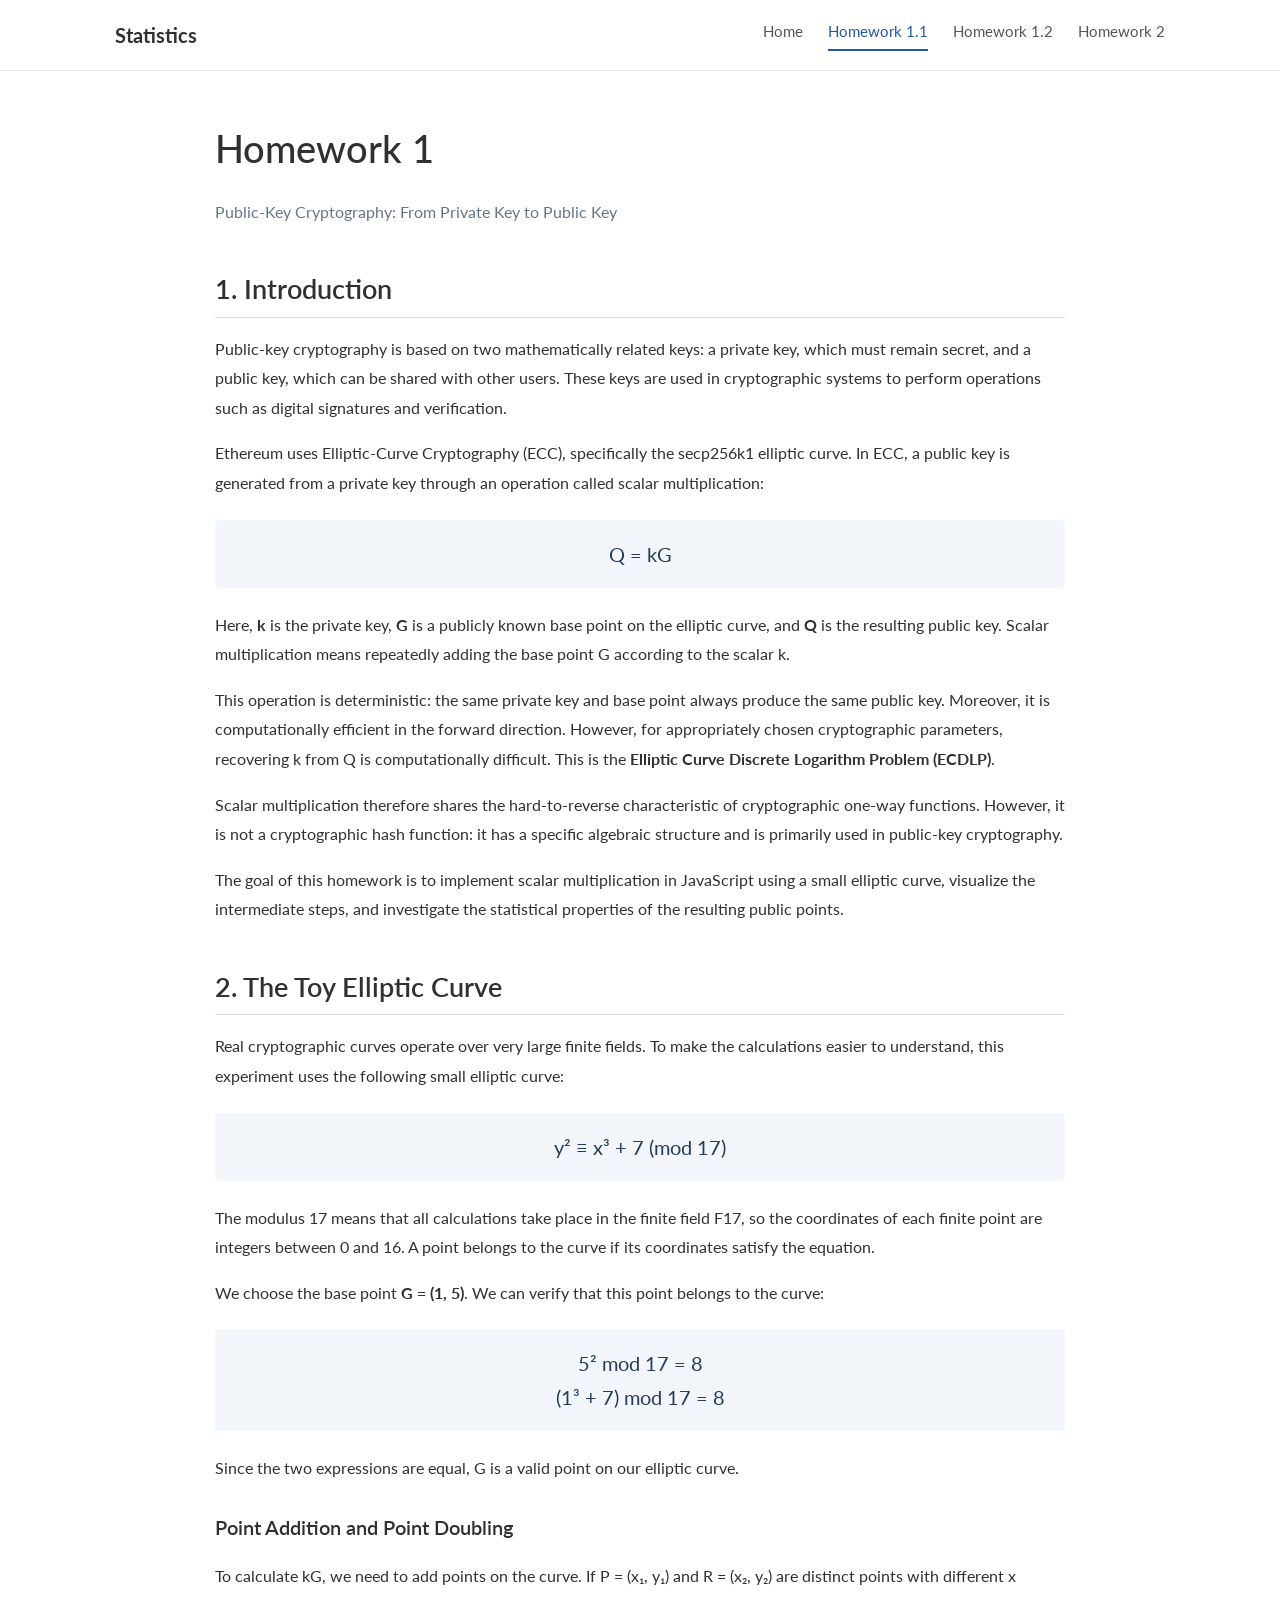
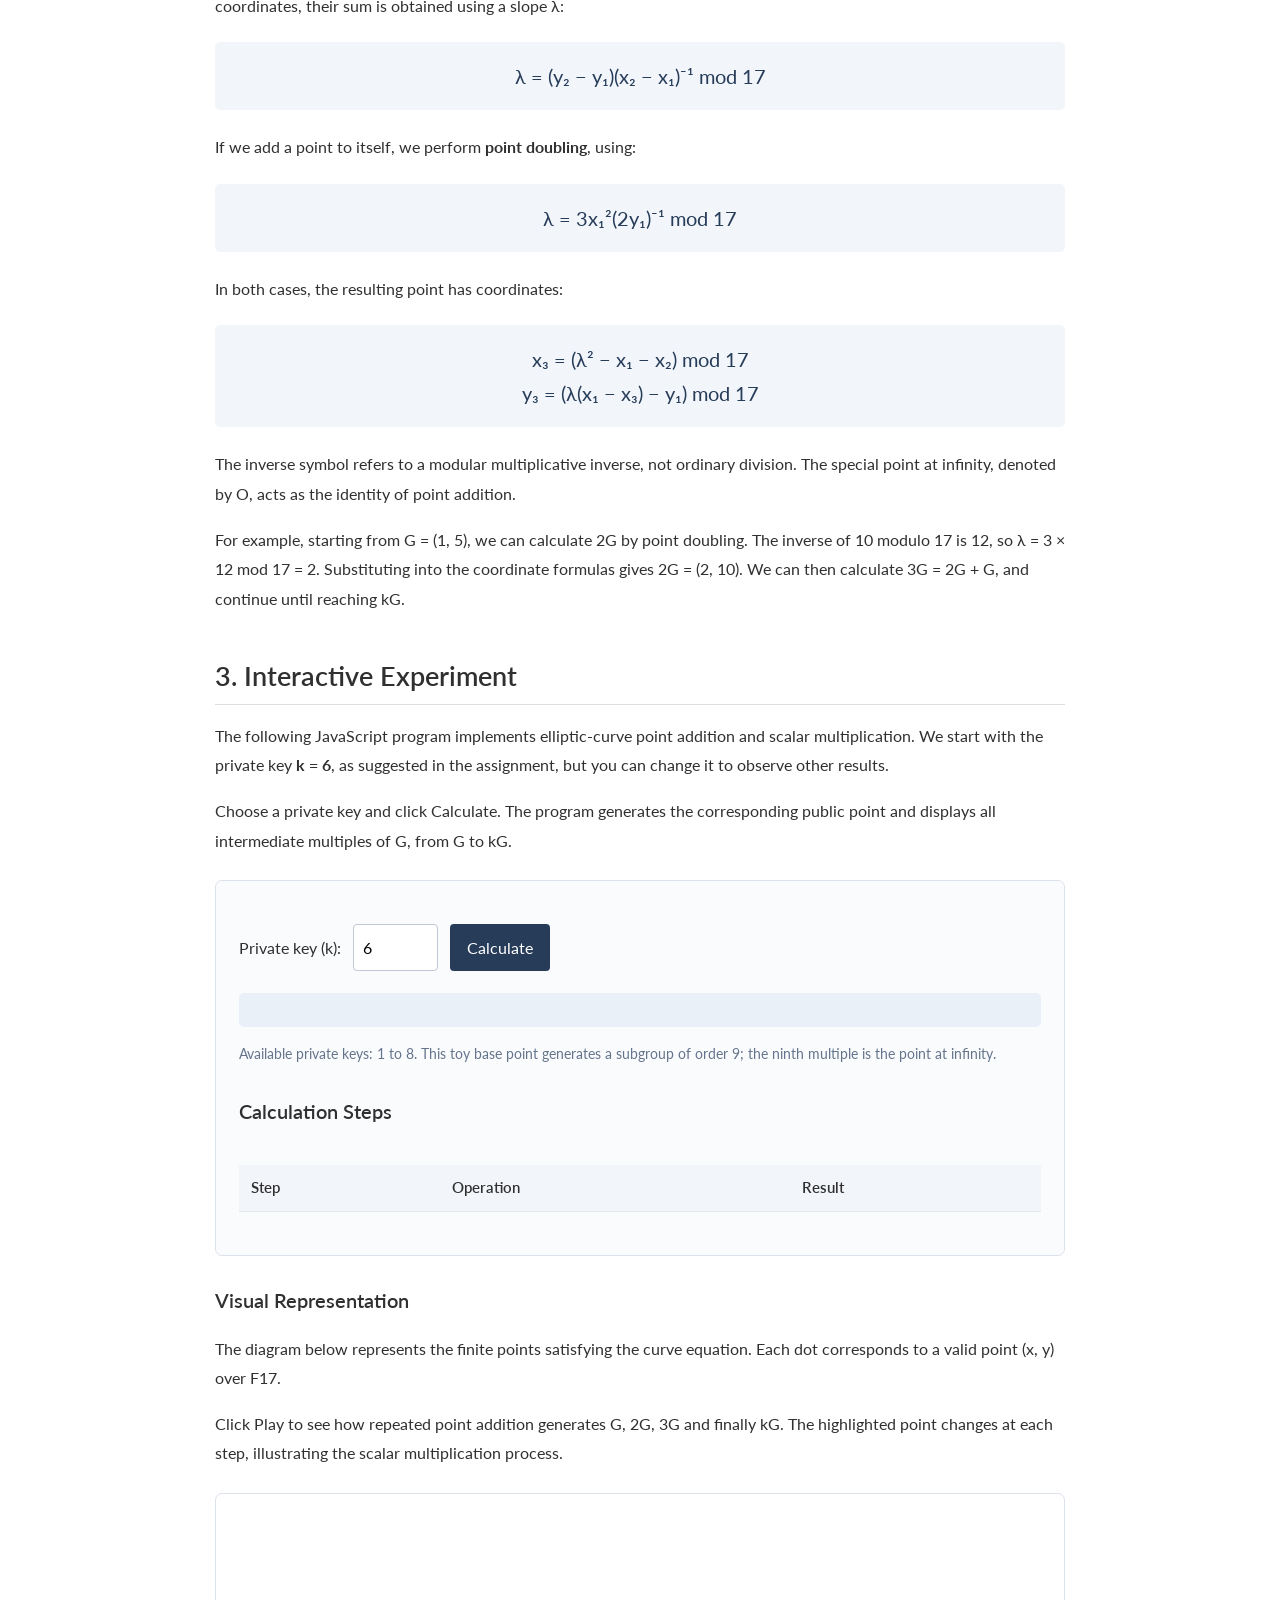
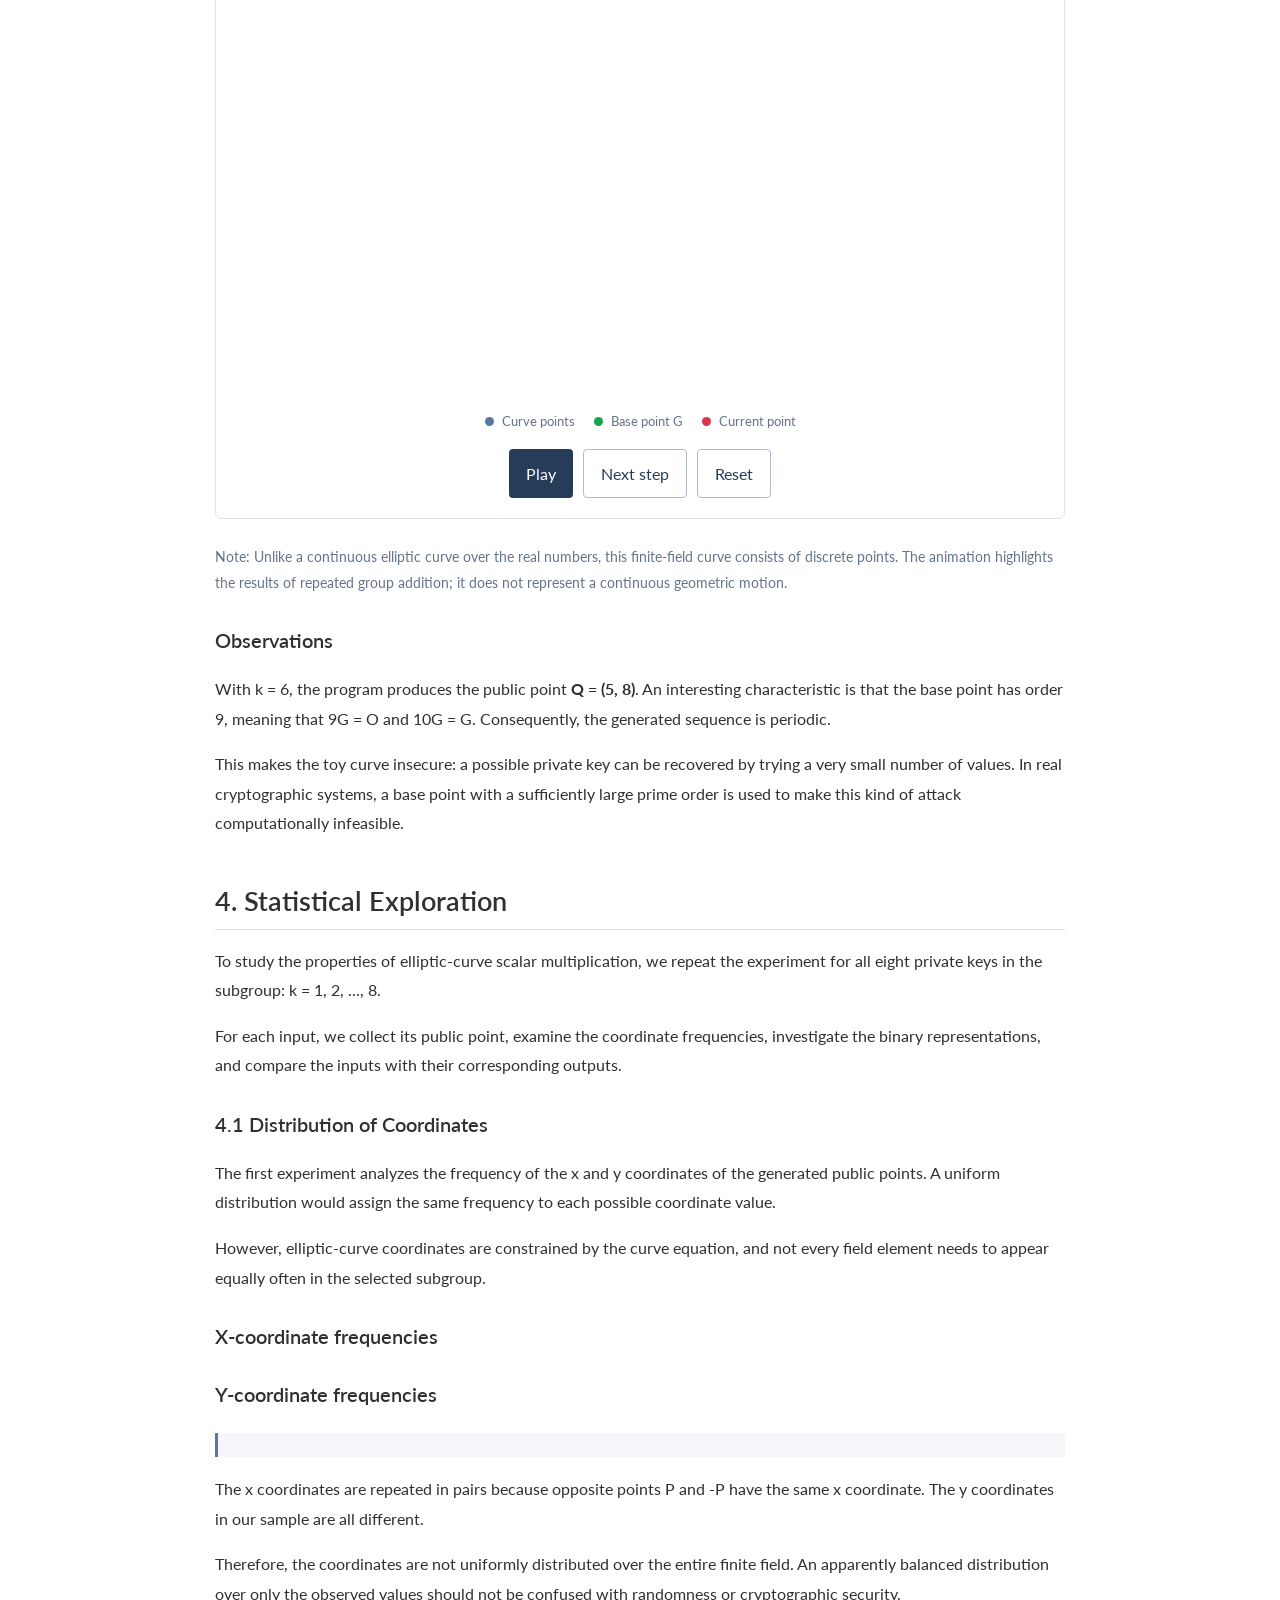
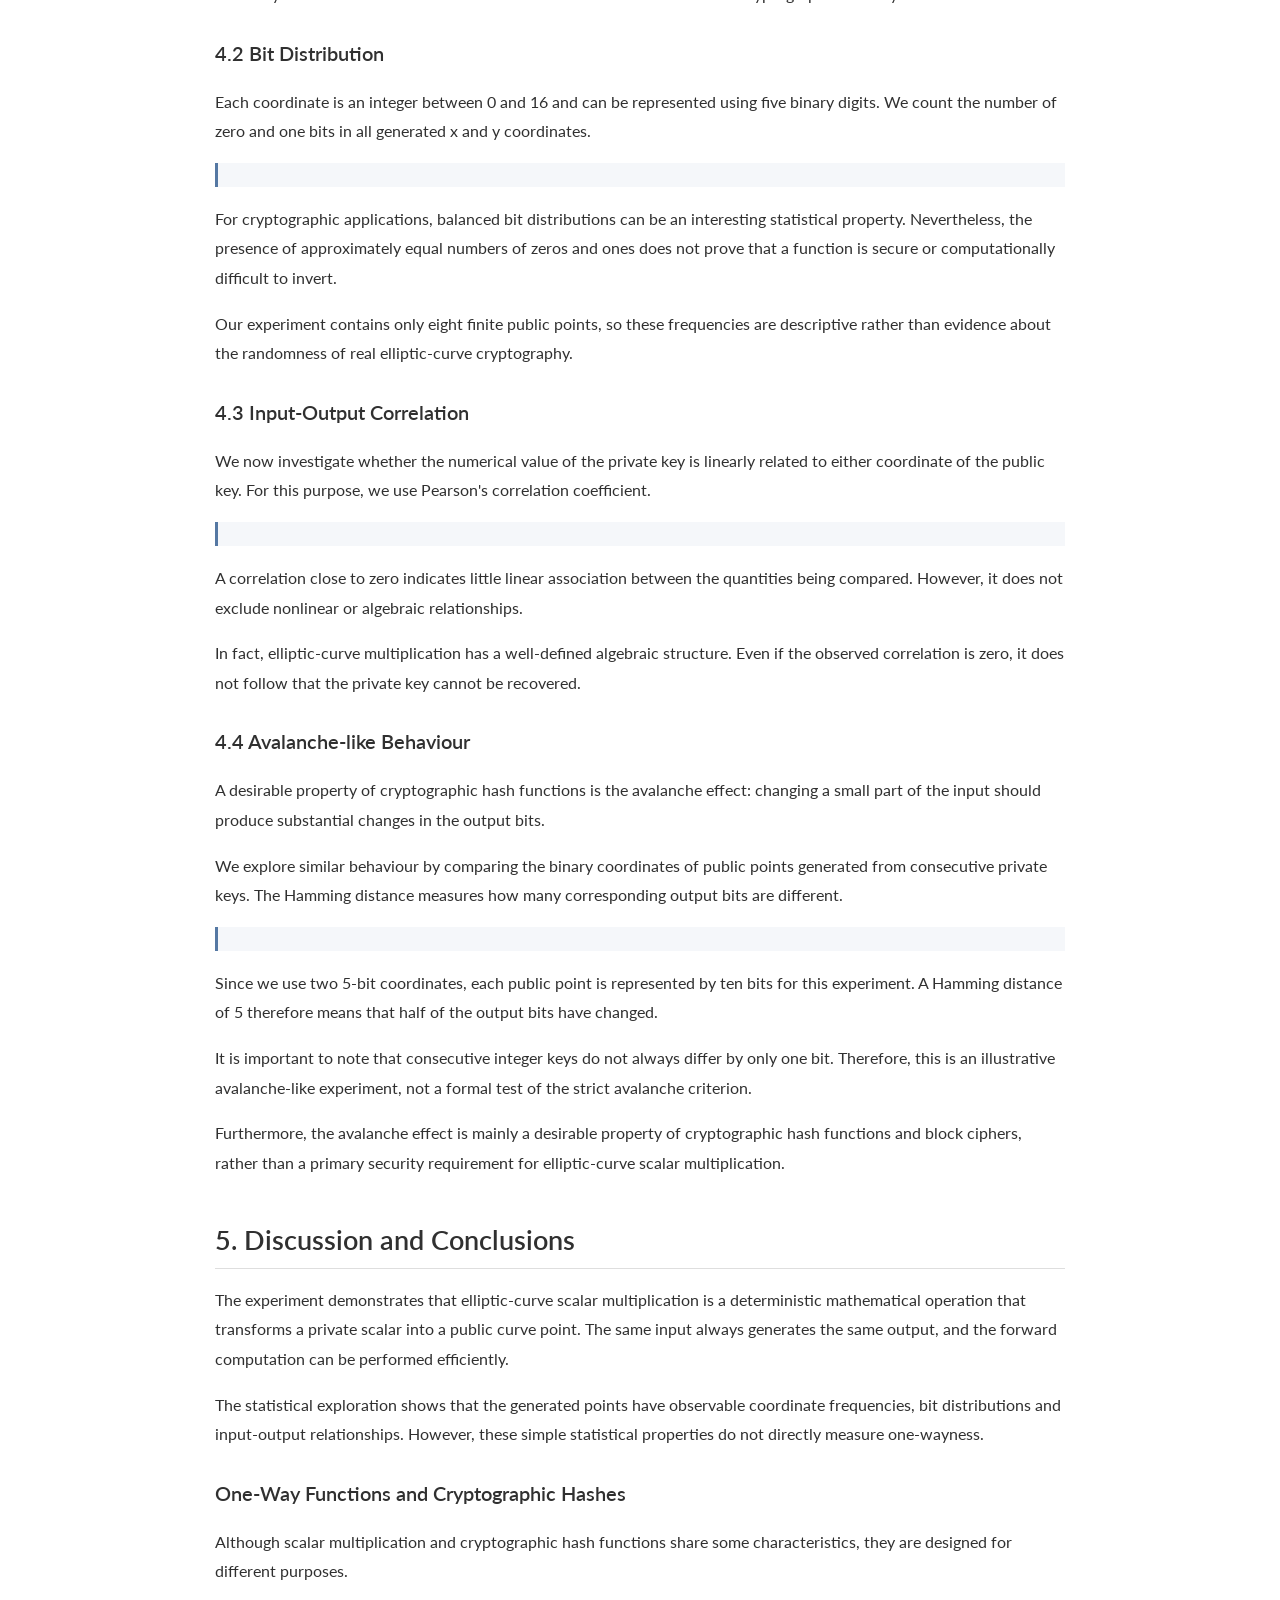
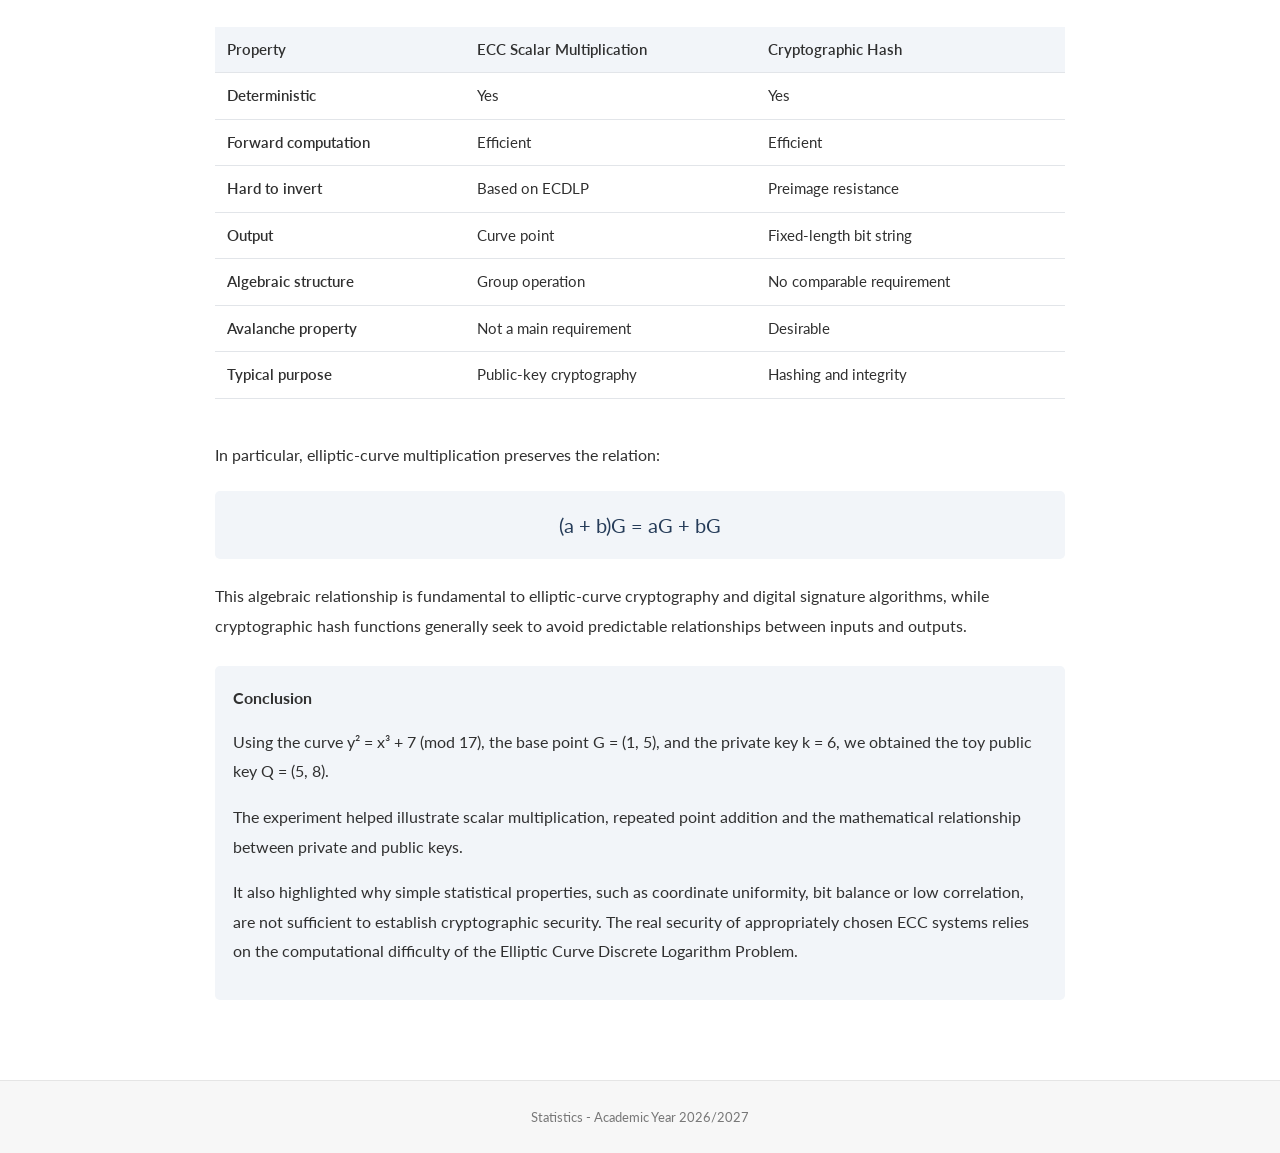
==== commit 12b48590: "." ====
--- a/homework-1.html
+++ b/homework-1.html
@@ -8,7 +8,7 @@
 <link href="assets/style.css" rel="stylesheet"/>
 
 </head>
-<body class="page-homework-1-ex1">
+<body class="page-homework-1">
 <header>
 <nav>
 <a class="logo" href="index.html">Statistics</a>
@@ -487,6 +487,6 @@
 <footer>
   Statistics - Academic Year 2026/2027
 </footer>
-<script src="assets/js/homework-1_ex1.js"></script>
+<script src="assets/js/homework-1.js"></script>
 </body>
 </html>
--- a/assets/style.css
+++ b/assets/style.css
@@ -292,14 +292,14 @@
 
 
 
-/* ===== Styles originally from homework-1_ex1.html (scoped for exact appearance) ===== */
+/* ===== Styles originally from homework-1.html (scoped for exact appearance) ===== */
 
 
 /* Homework 1: additional page styling */
 
 
 
-body.page-homework-1-ex1 .hw-main {
+body.page-homework-1 .hw-main {
   max-width: 900px;
   margin: 45px auto 80px;
   padding: 0 25px;
@@ -307,7 +307,7 @@
 
 
 
-body.page-homework-1-ex1 .hw-main h1 {
+body.page-homework-1 .hw-main h1 {
   font-size: 38px;
   font-weight: 500;
   margin-bottom: 8px;
@@ -315,7 +315,7 @@
 
 
 
-body.page-homework-1-ex1 .hw-main h2 {
+body.page-homework-1 .hw-main h2 {
   margin-top: 45px;
   padding-bottom: 9px;
   border-bottom: 1px solid #dedede;
@@ -323,25 +323,25 @@
 
 
 
-body.page-homework-1-ex1 .hw-main h3 {
+body.page-homework-1 .hw-main h3 {
   margin-top: 30px;
 }
 
 
 
-body.page-homework-1-ex1 .hw-main p {
+body.page-homework-1 .hw-main p {
   line-height: 1.85;
 }
 
 
 
-body.page-homework-1-ex1 .hw-subtitle {
+body.page-homework-1 .hw-subtitle {
   color: #64748b;
 }
 
 
 
-body.page-homework-1-ex1 .hw-formula {
+body.page-homework-1 .hw-formula {
   text-align: center;
   background: #f2f5f9;
   border-radius: 5px;
@@ -353,7 +353,7 @@
 
 
 
-body.page-homework-1-ex1 .hw-experiment {
+body.page-homework-1 .hw-experiment {
   border: 1px solid #dce2ea;
   border-radius: 7px;
   padding: 23px;
@@ -363,7 +363,7 @@
 
 
 
-body.page-homework-1-ex1 .hw-controls {
+body.page-homework-1 .hw-controls {
   display: flex;
   gap: 12px;
   flex-wrap: wrap;
@@ -373,7 +373,7 @@
 
 
 
-body.page-homework-1-ex1 .hw-controls input {
+body.page-homework-1 .hw-controls input {
   width: 85px;
   padding: 9px;
   font: inherit;
@@ -383,7 +383,7 @@
 
 
 
-body.page-homework-1-ex1 .hw-button {
+body.page-homework-1 .hw-button {
   padding: 10px 17px;
   background: #263c59;
   color: white;
@@ -395,20 +395,20 @@
 
 
 
-body.page-homework-1-ex1 .hw-button:hover {
+body.page-homework-1 .hw-button:hover {
   background: #3b5c81;
 }
 
 
 
-body.page-homework-1-ex1 .hw-button:disabled {
+body.page-homework-1 .hw-button:disabled {
   opacity: .45;
   cursor: not-allowed;
 }
 
 
 
-body.page-homework-1-ex1 .hw-secondary {
+body.page-homework-1 .hw-secondary {
   background: white;
   color: #263c59;
   border: 1px solid #aebdce;
@@ -416,13 +416,13 @@
 
 
 
-body.page-homework-1-ex1 .hw-secondary:hover {
+body.page-homework-1 .hw-secondary:hover {
   background: #edf1f6;
 }
 
 
 
-body.page-homework-1-ex1 .hw-result {
+body.page-homework-1 .hw-result {
   margin: 22px 0 8px;
   padding: 17px;
   text-align: center;
@@ -434,20 +434,20 @@
 
 
 
-body.page-homework-1-ex1 .hw-small {
+body.page-homework-1 .hw-small {
   color: #64748b;
   font-size: 14px;
 }
 
 
 
-body.page-homework-1-ex1 .hw-table-wrap {
+body.page-homework-1 .hw-table-wrap {
   overflow-x: auto;
 }
 
 
 
-body.page-homework-1-ex1 .hw-table {
+body.page-homework-1 .hw-table {
   width: 100%;
   border-collapse: collapse;
   margin: 20px 0;
@@ -456,7 +456,7 @@
 
 
 
-body.page-homework-1-ex1 .hw-table th, body.page-homework-1-ex1 .hw-table td {
+body.page-homework-1 .hw-table th, body.page-homework-1 .hw-table td {
   padding: 10px 12px;
   border-bottom: 1px solid #e2e5e9;
   text-align: left;
@@ -464,20 +464,20 @@
 
 
 
-body.page-homework-1-ex1 .hw-table th {
+body.page-homework-1 .hw-table th {
   background: #f2f5f9;
 }
 
 
 
-body.page-homework-1-ex1 .hw-table tr.highlight {
+body.page-homework-1 .hw-table tr.highlight {
   background: #eaf0f8;
   font-weight: 600;
 }
 
 
 
-body.page-homework-1-ex1 .hw-animation {
+body.page-homework-1 .hw-animation {
   margin: 25px 0;
   border: 1px solid #dce2ea;
   border-radius: 7px;
@@ -487,7 +487,7 @@
 
 
 
-body.page-homework-1-ex1 .hw-animation svg {
+body.page-homework-1 .hw-animation svg {
   display: block;
   width: 100%;
   max-width: 440px;
@@ -496,7 +496,7 @@
 
 
 
-body.page-homework-1-ex1 .hw-animation-info {
+body.page-homework-1 .hw-animation-info {
   text-align: center;
   margin-bottom: 16px;
   min-height: 30px;
@@ -505,7 +505,7 @@
 
 
 
-body.page-homework-1-ex1 .hw-animation-controls {
+body.page-homework-1 .hw-animation-controls {
   display: flex;
   justify-content: center;
   flex-wrap: wrap;
@@ -515,7 +515,7 @@
 
 
 
-body.page-homework-1-ex1 .hw-legend {
+body.page-homework-1 .hw-legend {
   text-align: center;
   font-size: 13px;
   color: #64748b;
@@ -523,13 +523,13 @@
 
 
 
-body.page-homework-1-ex1 .hw-legend span {
+body.page-homework-1 .hw-legend span {
   margin: 0 8px;
 }
 
 
 
-body.page-homework-1-ex1 .hw-dot {
+body.page-homework-1 .hw-dot {
   display: inline-block;
   width: 9px;
   height: 9px;
@@ -539,14 +539,14 @@
 
 
 
-body.page-homework-1-ex1 .hw-bars {
+body.page-homework-1 .hw-bars {
   margin: 18px 0 25px;
   max-width: 600px;
 }
 
 
 
-body.page-homework-1-ex1 .hw-bar-row {
+body.page-homework-1 .hw-bar-row {
   display: grid;
   grid-template-columns: 38px 1fr 35px;
   gap: 12px;
@@ -557,7 +557,7 @@
 
 
 
-body.page-homework-1-ex1 .hw-track {
+body.page-homework-1 .hw-track {
   height: 18px;
   background: #edf1f6;
   border-radius: 3px;
@@ -566,14 +566,14 @@
 
 
 
-body.page-homework-1-ex1 .hw-fill {
+body.page-homework-1 .hw-fill {
   height: 100%;
   background: #5578a3;
 }
 
 
 
-body.page-homework-1-ex1 .hw-stat-box {
+body.page-homework-1 .hw-stat-box {
   background: #f5f7fa;
   border-left: 3px solid #5578a3;
   padding: 12px 17px;
@@ -582,19 +582,19 @@
 
 
 
-body.page-homework-1-ex1 .hw-comparison {
+body.page-homework-1 .hw-comparison {
   margin: 25px 0;
 }
 
 
 
-body.page-homework-1-ex1 .hw-comparison td:first-child {
+body.page-homework-1 .hw-comparison td:first-child {
   font-weight: 600;
 }
 
 
 
-body.page-homework-1-ex1 .hw-conclusion {
+body.page-homework-1 .hw-conclusion {
   margin-top: 25px;
   padding: 18px;
   background: #f2f5f9;
@@ -606,25 +606,25 @@
 @media  (max-width: 600px) {
 
   
-body.page-homework-1-ex1 .hw-main {
+body.page-homework-1 .hw-main {
     padding: 0 18px;
   }
 
 
   
-body.page-homework-1-ex1 .hw-main h1 {
+body.page-homework-1 .hw-main h1 {
     font-size: 30px;
   }
 
 
   
-body.page-homework-1-ex1 .hw-experiment, body.page-homework-1-ex1 .hw-animation {
+body.page-homework-1 .hw-experiment, body.page-homework-1 .hw-animation {
     padding: 15px;
   }
 
 
   
-body.page-homework-1-ex1 .hw-button {
+body.page-homework-1 .hw-button {
     font-size: 14px;
   }
 
@@ -633,10 +633,10 @@
 
 
 
-/* ===== Styles originally from homework-1_ex2.html (scoped for exact appearance) ===== */
-
-  
-body.page-homework-1-ex2 .hw-main {
+/* ===== Styles originally from homework-2.html (scoped for exact appearance) ===== */
+
+  
+body.page-homework-2 .hw-main {
     max-width: 900px;
     margin: 45px auto 80px;
     padding: 0 25px;
@@ -644,7 +644,7 @@
 
 
   
-body.page-homework-1-ex2 .hw-main h1 {
+body.page-homework-2 .hw-main h1 {
     font-size: 38px;
     font-weight: 500;
     margin-bottom: 8px;
@@ -652,7 +652,7 @@
 
 
   
-body.page-homework-1-ex2 .hw-main h2 {
+body.page-homework-2 .hw-main h2 {
     margin-top: 45px;
     padding-bottom: 9px;
     border-bottom: 1px solid #dedede;
@@ -660,31 +660,31 @@
 
 
   
-body.page-homework-1-ex2 .hw-main h3 {
+body.page-homework-2true .hw-main h3 {
     margin-top: 28px;
   }
 
 
   
-body.page-homework-1-ex2 .hw-main p {
+body.page-homework-2 .hw-main p {
     line-height: 1.85;
   }
 
 
   
-body.page-homework-1-ex2 .hw-subtitle, body.page-homework-1-ex2 .hw-small {
+body.page-homework-2 .hw-subtitle, body.page-homework-2true .hw-small {
     color: #64748b;
   }
 
 
   
-body.page-homework-1-ex2 .hw-small {
+body.page-homework-2 .hw-small {
     font-size: 14px;
   }
 
 
   
-body.page-homework-1-ex2 .hw-formula {
+body.page-homework-2 .hw-formula {
     text-align: center;
     background: #f2f5f9;
     border-radius: 5px;
@@ -697,7 +697,7 @@
 
 
   
-body.page-homework-1-ex2 .hw-experiment {
+body.page-homework-2 .hw-experiment {
     background: #fafbfd;
     border: 1px solid #dce2ea;
     border-radius: 7px;
@@ -707,7 +707,7 @@
 
 
   
-body.page-homework-1-ex2 .hw-button {
+body.page-homework-2 .hw-button {
     padding: 10px 18px;
     border: 0;
     border-radius: 4px;
@@ -719,20 +719,20 @@
 
 
   
-body.page-homework-1-ex2 .hw-button:hover {
+body.page-homework-2 .hw-button:hover {
     background: #3b5c81;
   }
 
 
   
-body.page-homework-1-ex2 .hw-button:disabled {
+body.page-homework-2 .hw-button:disabled {
     opacity: .5;
     cursor: wait;
   }
 
 
   
-body.page-homework-1-ex2 .hw-input {
+body.page-homework-2 .hw-input {
     font: inherit;
     padding: 9px;
     border: 1px solid #bac5d2;
@@ -743,7 +743,7 @@
 
 
   
-body.page-homework-1-ex2 .hw-output {
+body.page-homework-2 .hw-output {
     background: white;
     border: 1px solid #e2e5e9;
     padding: 13px 15px;
@@ -753,7 +753,7 @@
 
 
   
-body.page-homework-1-ex2 .hw-output strong {
+body.page-homework-2true .hw-output strong {
     display: block;
     font-size: 14px;
     margin-bottom: 5px;
@@ -762,7 +762,7 @@
 
 
   
-body.page-homework-1-ex2 .hw-output code {
+body.page-homework-2 .hw-output code {
     display: block;
     font-size: 13px;
     font-family: Consolas, monospace;
@@ -773,13 +773,13 @@
 
 
   
-body.page-homework-1-ex2 .hw-address {
+body.page-homework-2 .hw-address {
     background: #eaf0f8;
   }
 
 
   
-body.page-homework-1-ex2 .hw-pipeline {
+body.page-homework-2 .hw-pipeline {
     max-width: 490px;
     margin: 25px auto;
     text-align: center;
@@ -787,7 +787,7 @@
 
 
   
-body.page-homework-1-ex2 .hw-pipeline-item {
+body.page-homework-2 .hw-pipeline-item {
     padding: 13px;
     border: 1px solid #dce2ea;
     border-radius: 5px;
@@ -796,20 +796,20 @@
 
 
   
-body.page-homework-1-ex2 .hw-pipeline-item strong {
+body.page-homework-2 .hw-pipeline-item strong {
     display: block;
   }
 
 
   
-body.page-homework-1-ex2 .hw-pipeline-item span {
+body.page-homework-2 .hw-pipeline-item span {
     font-size: 13px;
     color: #64748b;
   }
 
 
   
-body.page-homework-1-ex2 .hw-pipeline-arrow {
+body.page-homework-2 .hw-pipeline-arrow {
     color: #5578a3;
     padding: 7px 0;
     font-size: 20px;
@@ -817,13 +817,13 @@
 
 
   
-body.page-homework-1-ex2 .hw-table-wrap {
+body.page-homework-2 .hw-table-wrap {
     overflow-x: auto;
   }
 
 
   
-body.page-homework-1-ex2 .hw-table {
+body.page-homework-2 .hw-table {
     border-collapse: collapse;
     width: 100%;
     margin: 20px 0;
@@ -832,7 +832,7 @@
 
 
   
-body.page-homework-1-ex2 .hw-table th, body.page-homework-1-ex2 .hw-table td {
+body.page-homework-2 .hw-table th, body.page-homework-2 .hw-table td {
     padding: 11px;
     border-bottom: 1px solid #e2e5e9;
     text-align: left;
@@ -841,13 +841,13 @@
 
 
   
-body.page-homework-1-ex2 .hw-table th {
+body.page-homework-2 .hw-table th {
     background: #f2f5f9;
   }
 
 
   
-body.page-homework-1-ex2 .hw-stat {
+body.page-homework-2 .hw-stat {
     padding: 14px 17px;
     margin: 15px 0;
     border-left: 3px solid #5578a3;
@@ -856,7 +856,7 @@
 
 
   
-body.page-homework-1-ex2 .hw-conclusion {
+body.page-homework-2 .hw-conclusion {
     padding: 18px;
     background: #f2f5f9;
     border-radius: 5px;
@@ -865,7 +865,7 @@
 
 
   
-body.page-homework-1-ex2 .hw-error {
+body.page-homework-2 .hw-error {
     color: #a32222;
   }
 
@@ -874,19 +874,19 @@
 @media  (max-width: 600px) {
 
     
-body.page-homework-1-ex2 .hw-main {
+body.page-homework-2 .hw-main {
       padding: 0 18px;
     }
 
 
     
-body.page-homework-1-ex2 .hw-main h1 {
+body.page-homework-2 .hw-main h1 {
       font-size: 30px;
     }
 
 
     
-body.page-homework-1-ex2 .hw-experiment {
+body.page-homework-2 .hw-experiment {
       padding: 15px;
     }
 
@@ -895,14 +895,14 @@
 
 
 
-/* ===== Styles originally from homework-2.html (scoped for exact appearance) ===== */
+/* ===== Styles originally from homework-2true.html (scoped for exact appearance) ===== */
 
 
 /* Homework 2 - Additional styling */
 
 
 
-body.page-homework-2 .hw-main {
+body.page-homework-2true .hw-main {
     max-width: 900px;
     margin: 45px auto 80px;
     padding: 0 25px;
@@ -910,7 +910,7 @@
 
 
 
-body.page-homework-2 .hw-main h2 {
+body.page-homework-2true .hw-main h2 {
     margin-top: 45px;
     padding-bottom: 10px;
     border-bottom: 1px solid #dedede;
@@ -918,31 +918,31 @@
 
 
 
-body.page-homework-2 .hw-main h3 {
+body.page-homework-2true .hw-main h3 {
     margin-top: 25px;
 }
 
 
 
-body.page-homework-2 .hw-main p {
+body.page-homework-2true .hw-main p {
     line-height: 1.85;
 }
 
 
 
-body.page-homework-2 .hw-subtitle, body.page-homework-2 .hw-small {
+body.page-homework-2true .hw-subtitle, body.page-homework-2true .hw-small {
     color: #64748b;
 }
 
 
 
-body.page-homework-2 .hw-small {
+body.page-homework-2true .hw-small {
     font-size: 14px;
 }
 
 
 
-body.page-homework-2 .hw-formula {
+body.page-homework-2true .hw-formula {
     background: #f2f5f9;
     border-left: 3px solid #263c59;
     padding: 17px;
@@ -954,7 +954,7 @@
 
 
 
-body.page-homework-2 .hw-experiment {
+body.page-homework-2true .hw-experiment {
     background: #fafbfd;
     border: 1px solid #dce2ea;
     border-radius: 7px;
@@ -964,7 +964,7 @@
 
 
 
-body.page-homework-2 .hw-experiment label {
+body.page-homework-2true .hw-experiment label {
     display: block;
     margin-top: 13px;
     font-weight: 600;
@@ -972,7 +972,7 @@
 
 
 
-body.page-homework-2 .hw-button {
+body.page-homework-2true .hw-button {
     padding: 10px 18px;
     border: none;
     border-radius: 4px;
@@ -985,13 +985,13 @@
 
 
 
-body.page-homework-2 .hw-button:hover {
+body.page-homework-2true .hw-button:hover {
     background: #3b5c81;
 }
 
 
 
-body.page-homework-2 .hw-input {
+body.page-homework-2true .hw-input {
     font: inherit;
     padding: 9px;
     border: 1px solid #bac5d2;
@@ -1002,7 +1002,7 @@
 
 
 
-body.page-homework-2 textarea.hw-input {
+body.page-homework-2true textarea.hw-input {
     display: block;
     width: 100%;
     min-height: 85px;
@@ -1011,7 +1011,7 @@
 
 
 
-body.page-homework-2 .hw-output {
+body.page-homework-2true .hw-output {
     background: white;
     border: 1px solid #e2e5e9;
     padding: 13px 15px;
@@ -1025,13 +1025,13 @@
 
 
 
-body.page-homework-2 .hw-table-wrap {
+body.page-homework-2true .hw-table-wrap {
     overflow-x: auto;
 }
 
 
 
-body.page-homework-2 .hw-table {
+body.page-homework-2true .hw-table {
     border-collapse: collapse;
     width: 100%;
     margin: 20px 0;
@@ -1040,7 +1040,7 @@
 
 
 
-body.page-homework-2 .hw-table th, body.page-homework-2 .hw-table td {
+body.page-homework-2true .hw-table th, body.page-homework-2true .hw-table td {
     padding: 11px;
     border-bottom: 1px solid #e2e5e9;
     text-align: left;
@@ -1048,13 +1048,13 @@
 
 
 
-body.page-homework-2 .hw-table th {
+body.page-homework-2true .hw-table th {
     background: #f2f5f9;
 }
 
 
 
-body.page-homework-2 .hw-stat {
+body.page-homework-2true .hw-stat {
     padding: 14px 17px;
     margin: 15px 0;
     border-left: 3px solid #5578a3;
@@ -1063,7 +1063,7 @@
 
 
 
-body.page-homework-2 .bars {
+body.page-homework-2true .bars {
     display: grid;
     gap: 5px;
     margin: 15px 0;
@@ -1071,7 +1071,7 @@
 
 
 
-body.page-homework-2 .bar-row {
+body.page-homework-2true .bar-row {
     display: grid;
     grid-template-columns: 20px 1fr 55px;
     gap: 8px;
@@ -1081,21 +1081,21 @@
 
 
 
-body.page-homework-2 .bar-track {
+body.page-homework-2true .bar-track {
     height: 11px;
     background: #e2e8f0;
 }
 
 
 
-body.page-homework-2 .bar-fill {
+body.page-homework-2true .bar-fill {
     height: 100%;
     background: #5578a3;
 }
 
 
 
-body.page-homework-2 .hw-conclusion {
+body.page-homework-2true .hw-conclusion {
     padding: 18px;
     background: #f2f5f9;
     border-radius: 5px;
@@ -1107,13 +1107,13 @@
 @media  (max-width: 600px) {
 
     
-body.page-homework-2 .hw-experiment {
+body.page-homework-2true .hw-experiment {
         padding: 15px;
     }
 
 
     
-body.page-homework-2 .hw-main {
+body.page-homework-2true .hw-main {
         padding: 0 18px;
     }
 
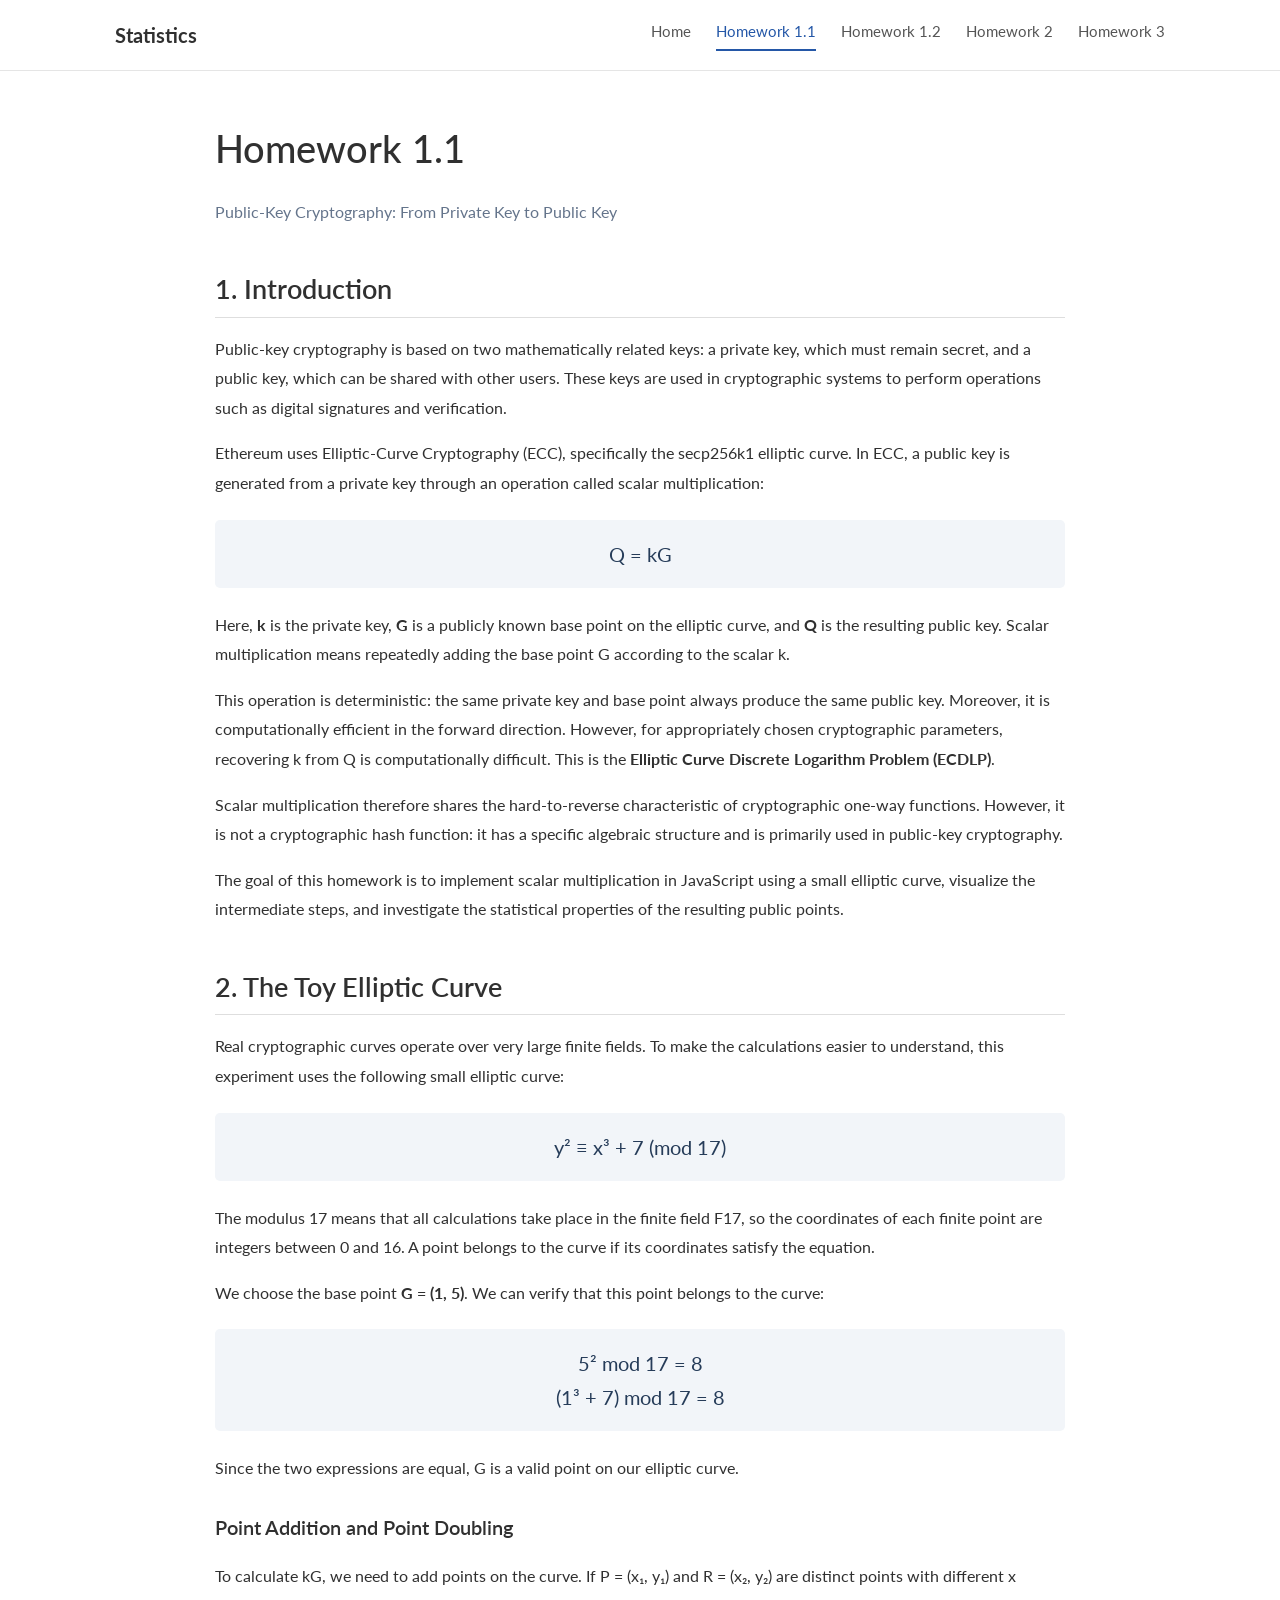
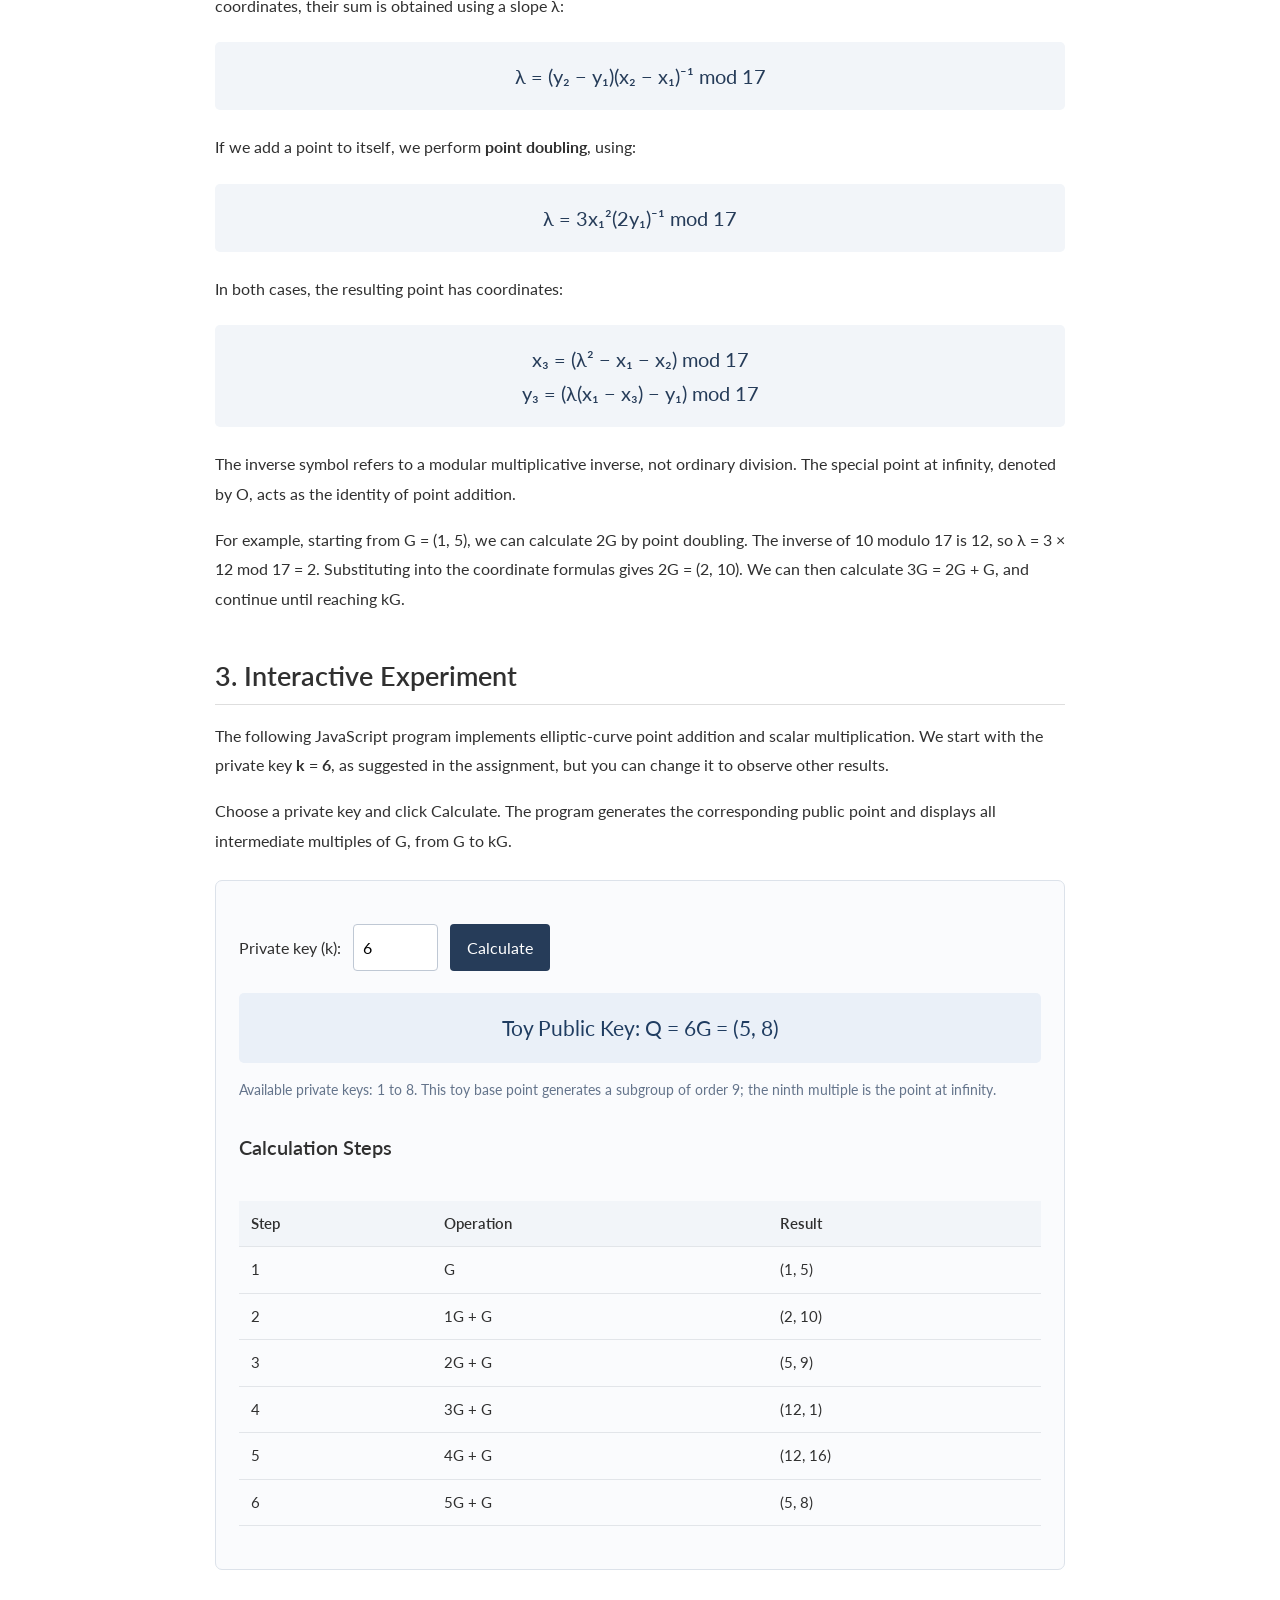
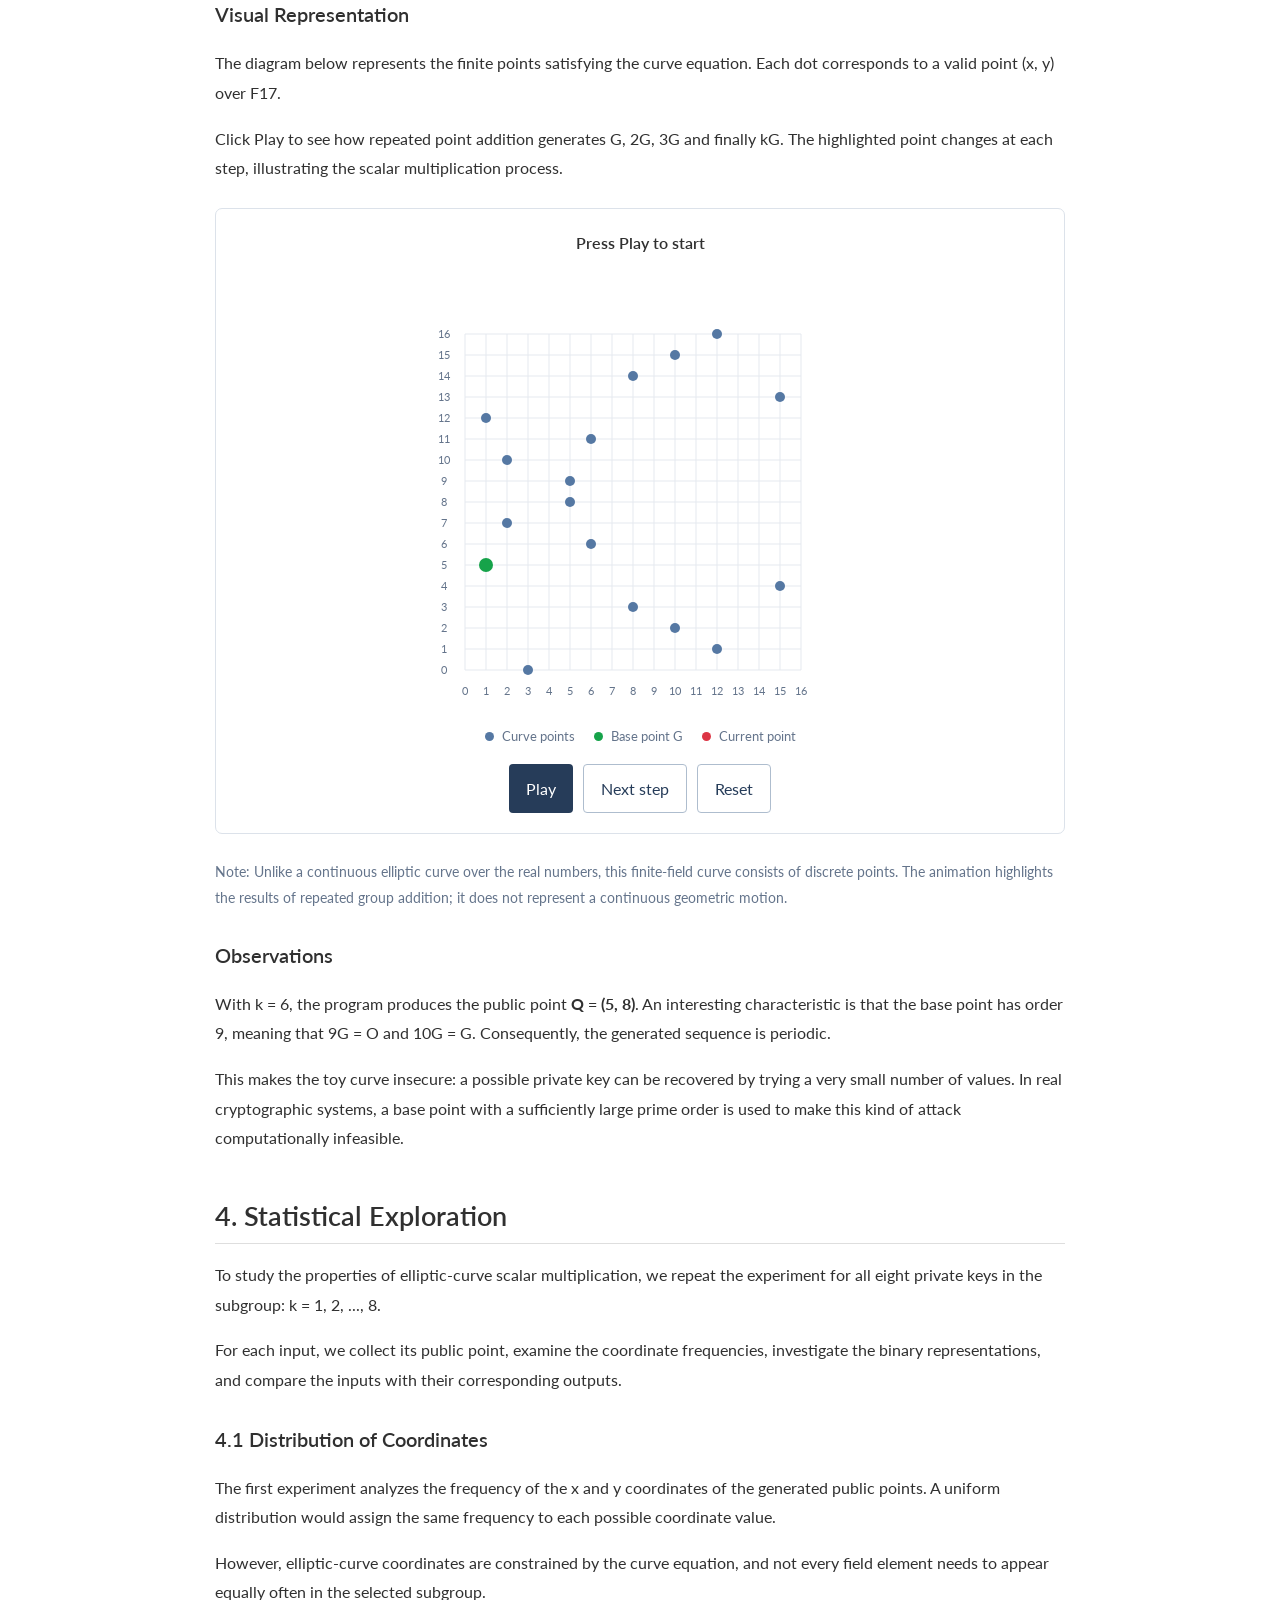
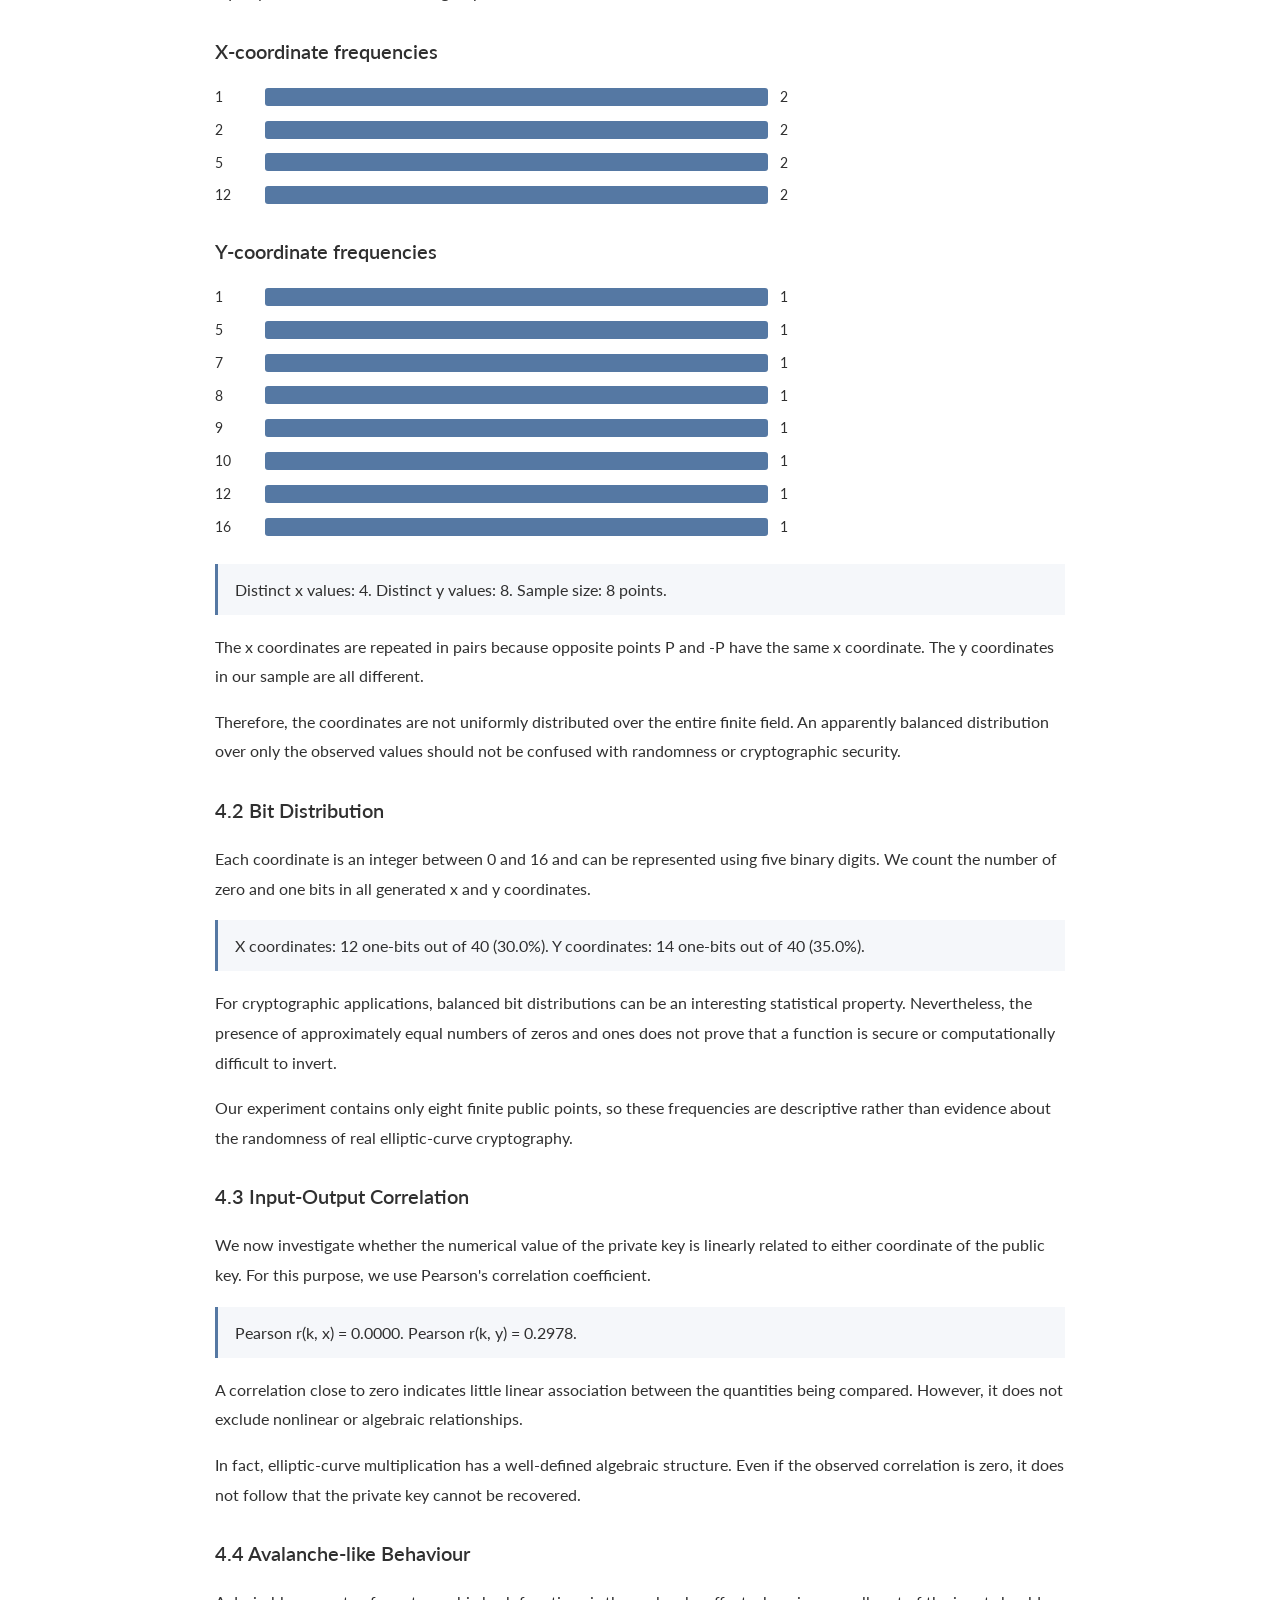
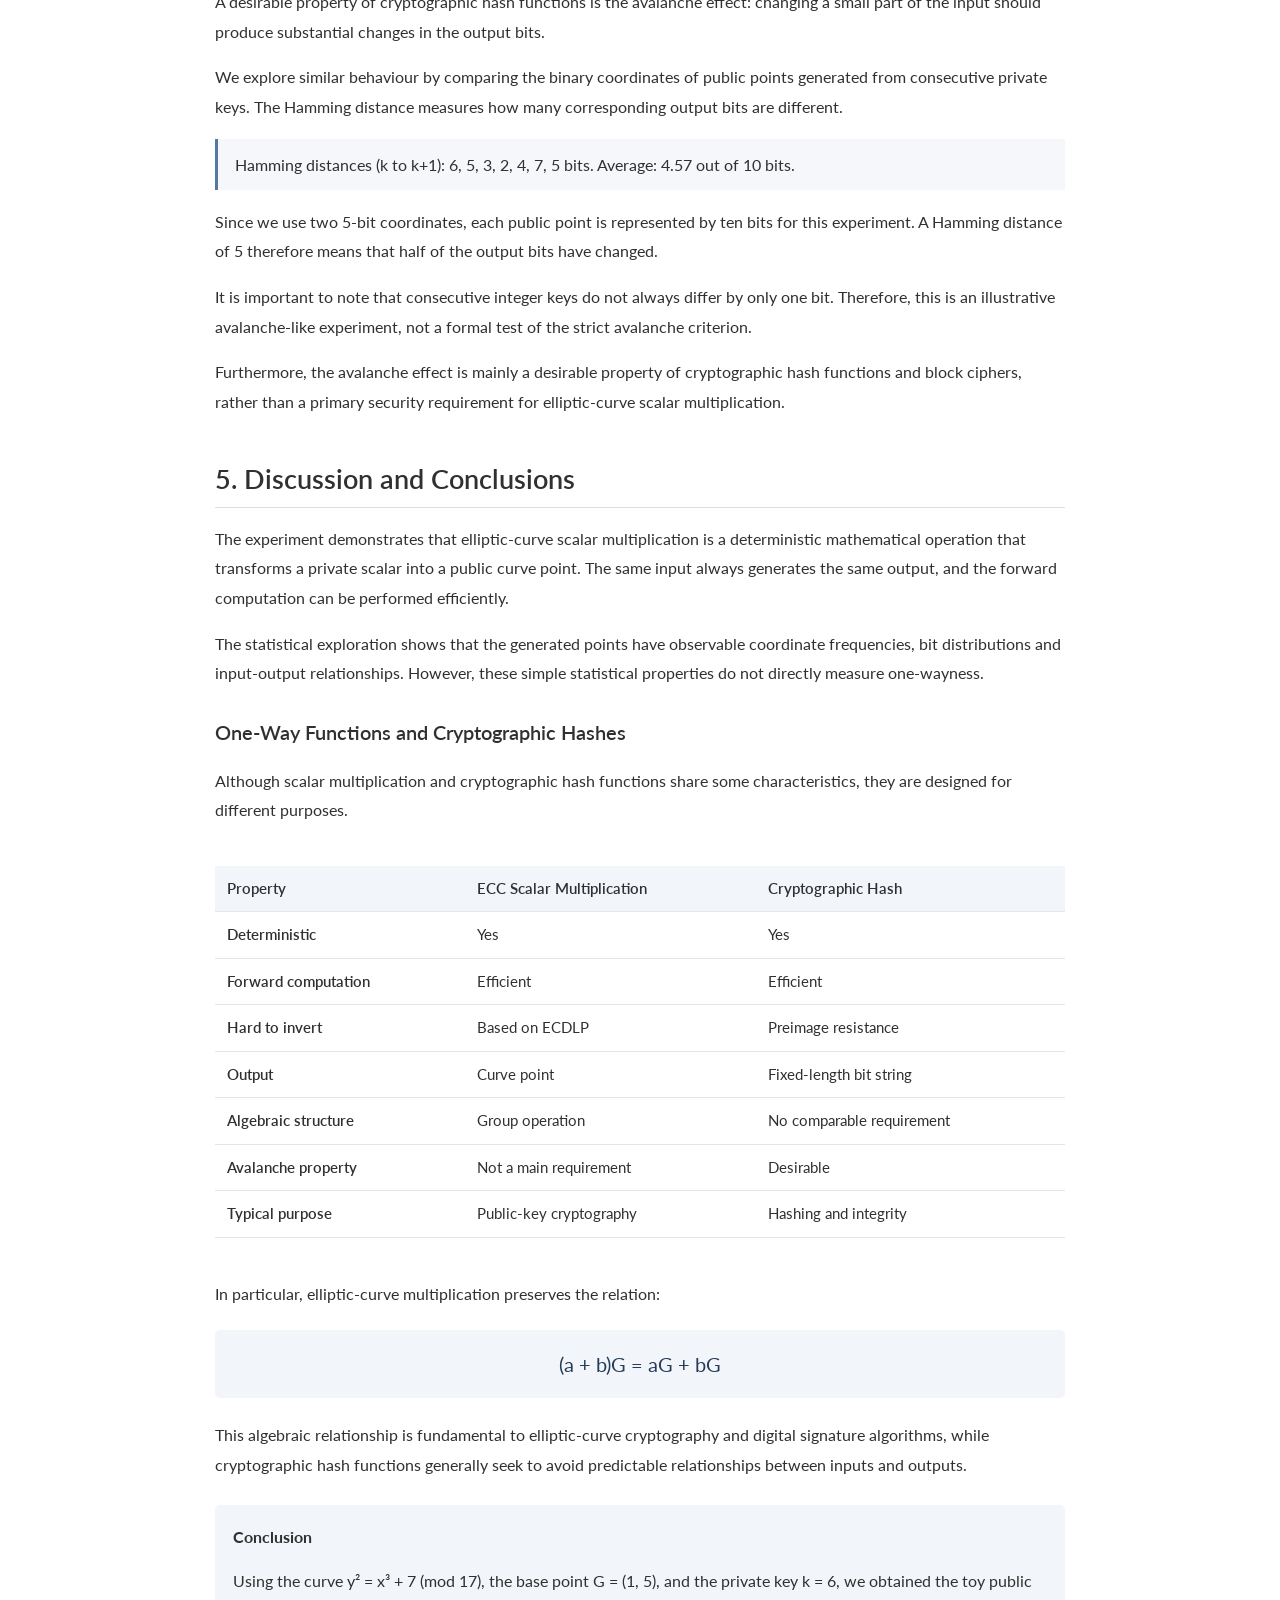
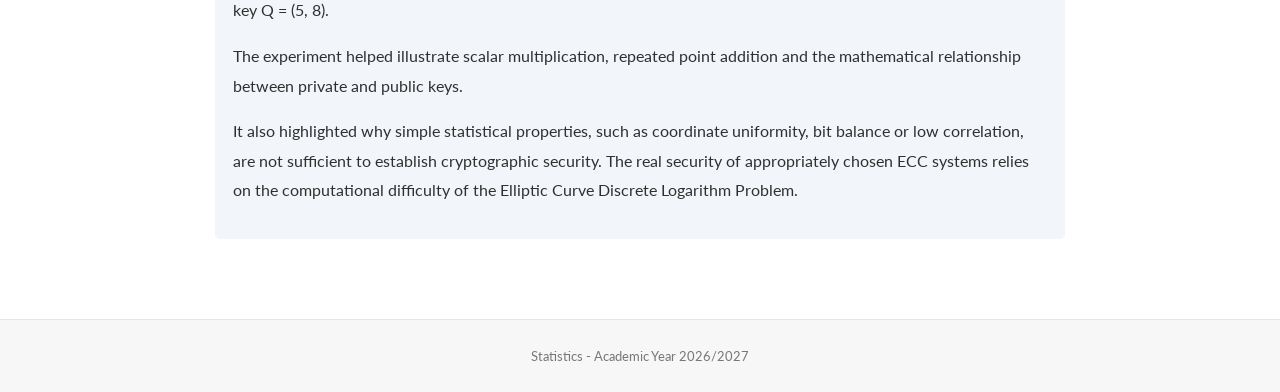
==== commit 118b4d44: "hw3true" ====
--- a/homework-1.html
+++ b/homework-1.html
@@ -17,11 +17,12 @@
 <a class="active" href="homework-1.html">Homework 1.1</a>
 <a href="homework-2.html">Homework 1.2</a>
 <a href="homework-2true.html">Homework 2</a>
+<a href="homework-3.html">Homework 3</a>
 </div>
 </nav>
 </header>
 <main class="hw-main">
-<h1>Homework 1</h1>
+<h1>Homework 1.1</h1>
 <p class="hw-subtitle">
   Public-Key Cryptography: From Private Key to Public Key
 </p>
--- a/assets/style.css
+++ b/assets/style.css
@@ -660,7 +660,7 @@
 
 
   
-body.page-homework-2true .hw-main h3 {
+body.page-homework-2 .hw-main h3 {
     margin-top: 28px;
   }
 
@@ -672,7 +672,7 @@
 
 
   
-body.page-homework-2 .hw-subtitle, body.page-homework-2true .hw-small {
+body.page-homework-2 .hw-subtitle, body.page-homework-2 .hw-small {
     color: #64748b;
   }
 
@@ -1214,3 +1214,153 @@
 .hw-legend-blue { background: #5578a3; }
 .hw-legend-green { background: #16a34a; }
 .hw-legend-red { background: #dc3545; }
+
+
+
+/* =========================================
+   HOMEWORK 3
+   ========================================= */
+
+.page-homework-3 .hw-main {
+    max-width: 900px;
+    margin: 45px auto 80px;
+    padding: 0 25px;
+}
+
+.page-homework-3 h2 {
+    margin-top: 45px;
+    padding-bottom: 10px;
+    border-bottom: 1px solid #dedede;
+}
+
+.page-homework-3 h3 {
+    margin-top: 25px;
+}
+
+.page-homework-3 .hw-subtitle,
+.page-homework-3 .hw-small {
+    color: #64748b;
+}
+
+.page-homework-3 .hw-formula {
+    background: #f2f5f9;
+    border-left: 3px solid #263c59;
+    padding: 17px;
+    margin: 22px 0;
+    text-align: center;
+    color: #263c59;
+    line-height: 2;
+}
+
+.page-homework-3 .hw-experiment {
+    background: #fafbfd;
+    border: 1px solid #dce2ea;
+    border-radius: 7px;
+    padding: 23px;
+    margin: 25px 0;
+}
+
+.page-homework-3 .hw-controls {
+    display: grid;
+    grid-template-columns: repeat(auto-fit, minmax(170px, 1fr));
+    gap: 15px;
+}
+
+.page-homework-3 .hw-controls label {
+    display: block;
+    font-weight: 600;
+    margin-bottom: 5px;
+}
+
+.page-homework-3 .hw-input {
+    width: 100%;
+    padding: 9px;
+    font: inherit;
+    border: 1px solid #bac5d2;
+    border-radius: 4px;
+    background: white;
+}
+
+.page-homework-3 .hw-button {
+    padding: 10px 18px;
+    margin-top: 20px;
+    background: #263c59;
+    color: white;
+    border: 0;
+    border-radius: 4px;
+    font: inherit;
+    cursor: pointer;
+}
+
+.page-homework-3 .hw-button:hover {
+    background: #3b5c81;
+}
+
+.page-homework-3 .hw-chart {
+    background: white;
+    border: 1px solid #e2e5e9;
+    border-radius: 6px;
+    padding: 14px;
+    margin: 20px 0;
+}
+
+.page-homework-3 .hw-chart h4 {
+    margin: 0 0 10px;
+    color: #263c59;
+}
+
+.page-homework-3 canvas {
+    display: block;
+    width: 100%;
+    height: 280px;
+}
+
+.page-homework-3 .hw-table-wrap {
+    overflow-x: auto;
+}
+
+.page-homework-3 .hw-table {
+    width: 100%;
+    border-collapse: collapse;
+    font-size: 13px;
+}
+
+.page-homework-3 .hw-table th,
+.page-homework-3 .hw-table td {
+    padding: 10px;
+    border-bottom: 1px solid #e2e5e9;
+    text-align: left;
+}
+
+.page-homework-3 .hw-table th {
+    background: #f2f5f9;
+}
+
+.page-homework-3 .hw-output {
+    background: #f5f7fa;
+    border-left: 3px solid #5578a3;
+    padding: 15px;
+    margin: 20px 0;
+    line-height: 1.8;
+}
+
+.page-homework-3 .hw-conclusion {
+    padding: 18px;
+    background: #f2f5f9;
+    border-radius: 5px;
+    margin: 25px 0;
+}
+
+@media (max-width: 600px) {
+    .page-homework-3 .hw-main {
+        padding: 0 18px;
+    }
+
+    .page-homework-3 .hw-experiment {
+        padding: 15px;
+    }
+
+    .page-homework-3 canvas {
+        height: 230px;
+    }
+}
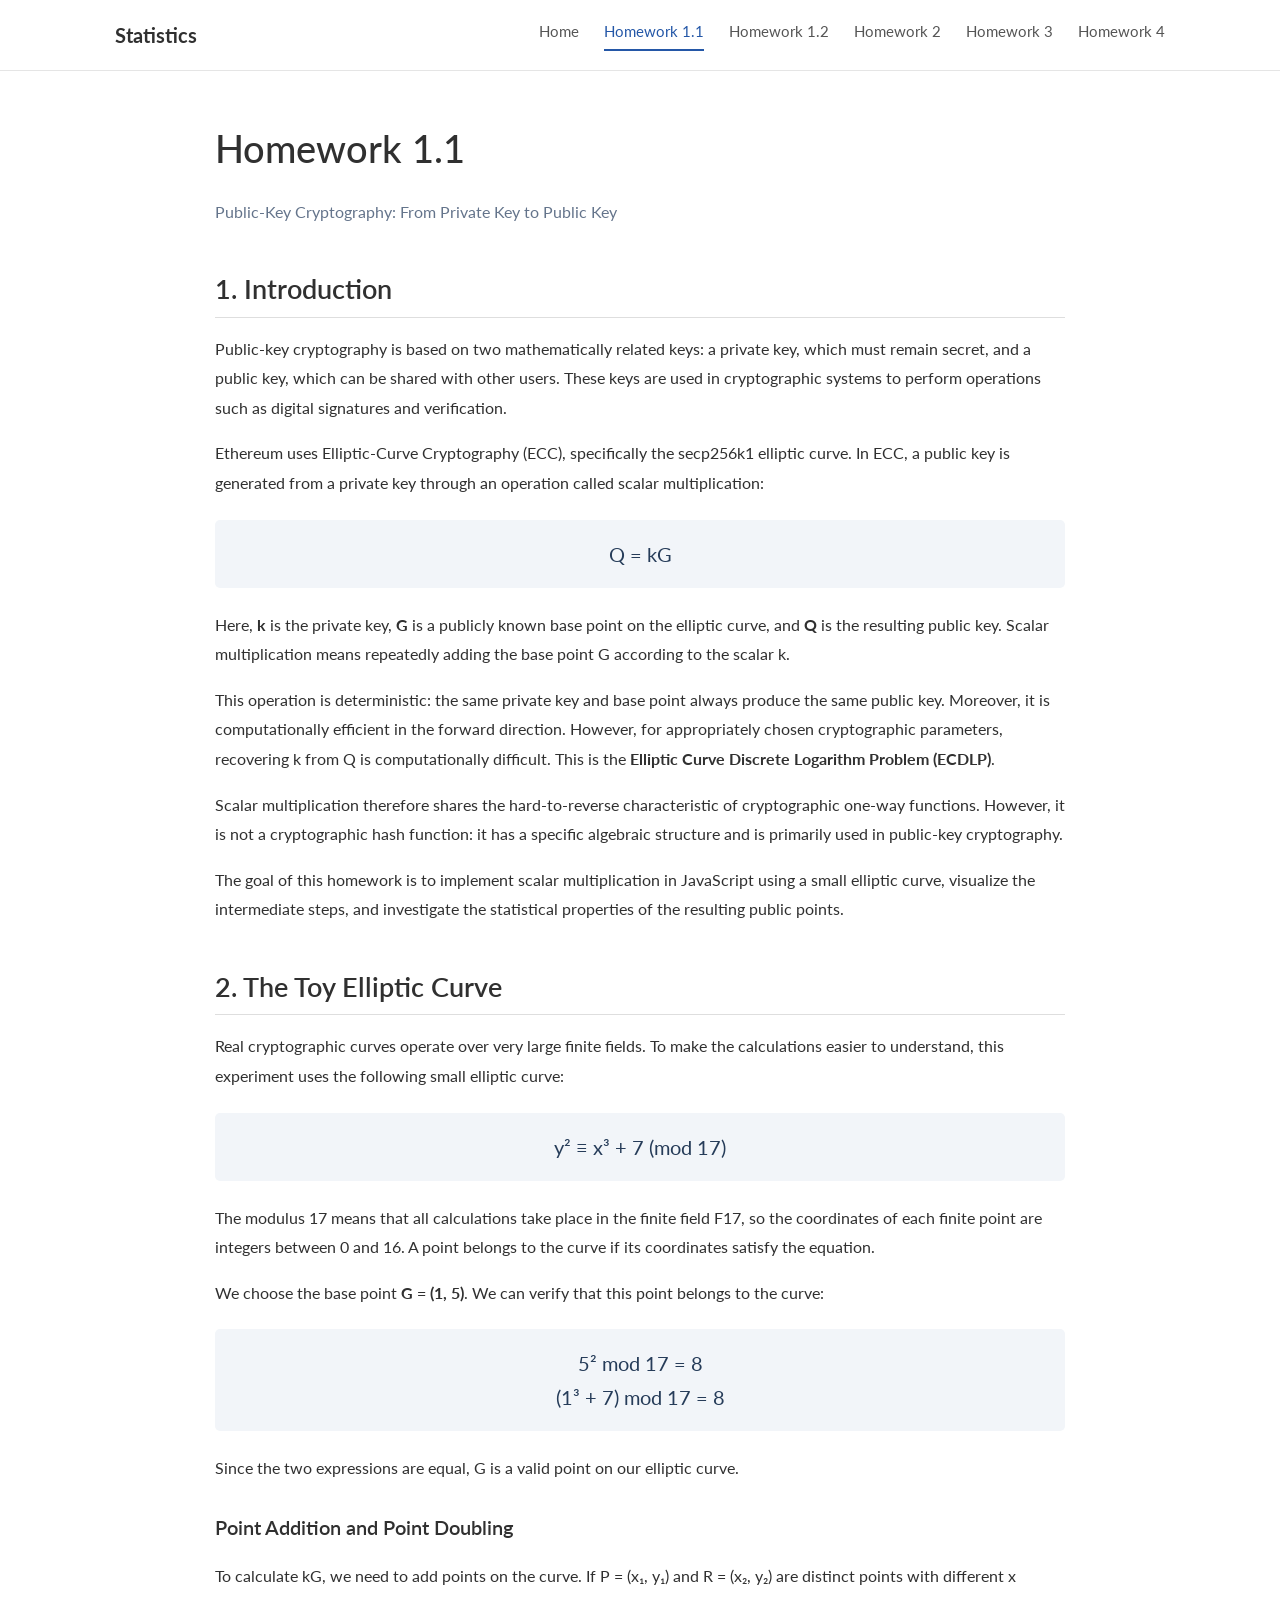
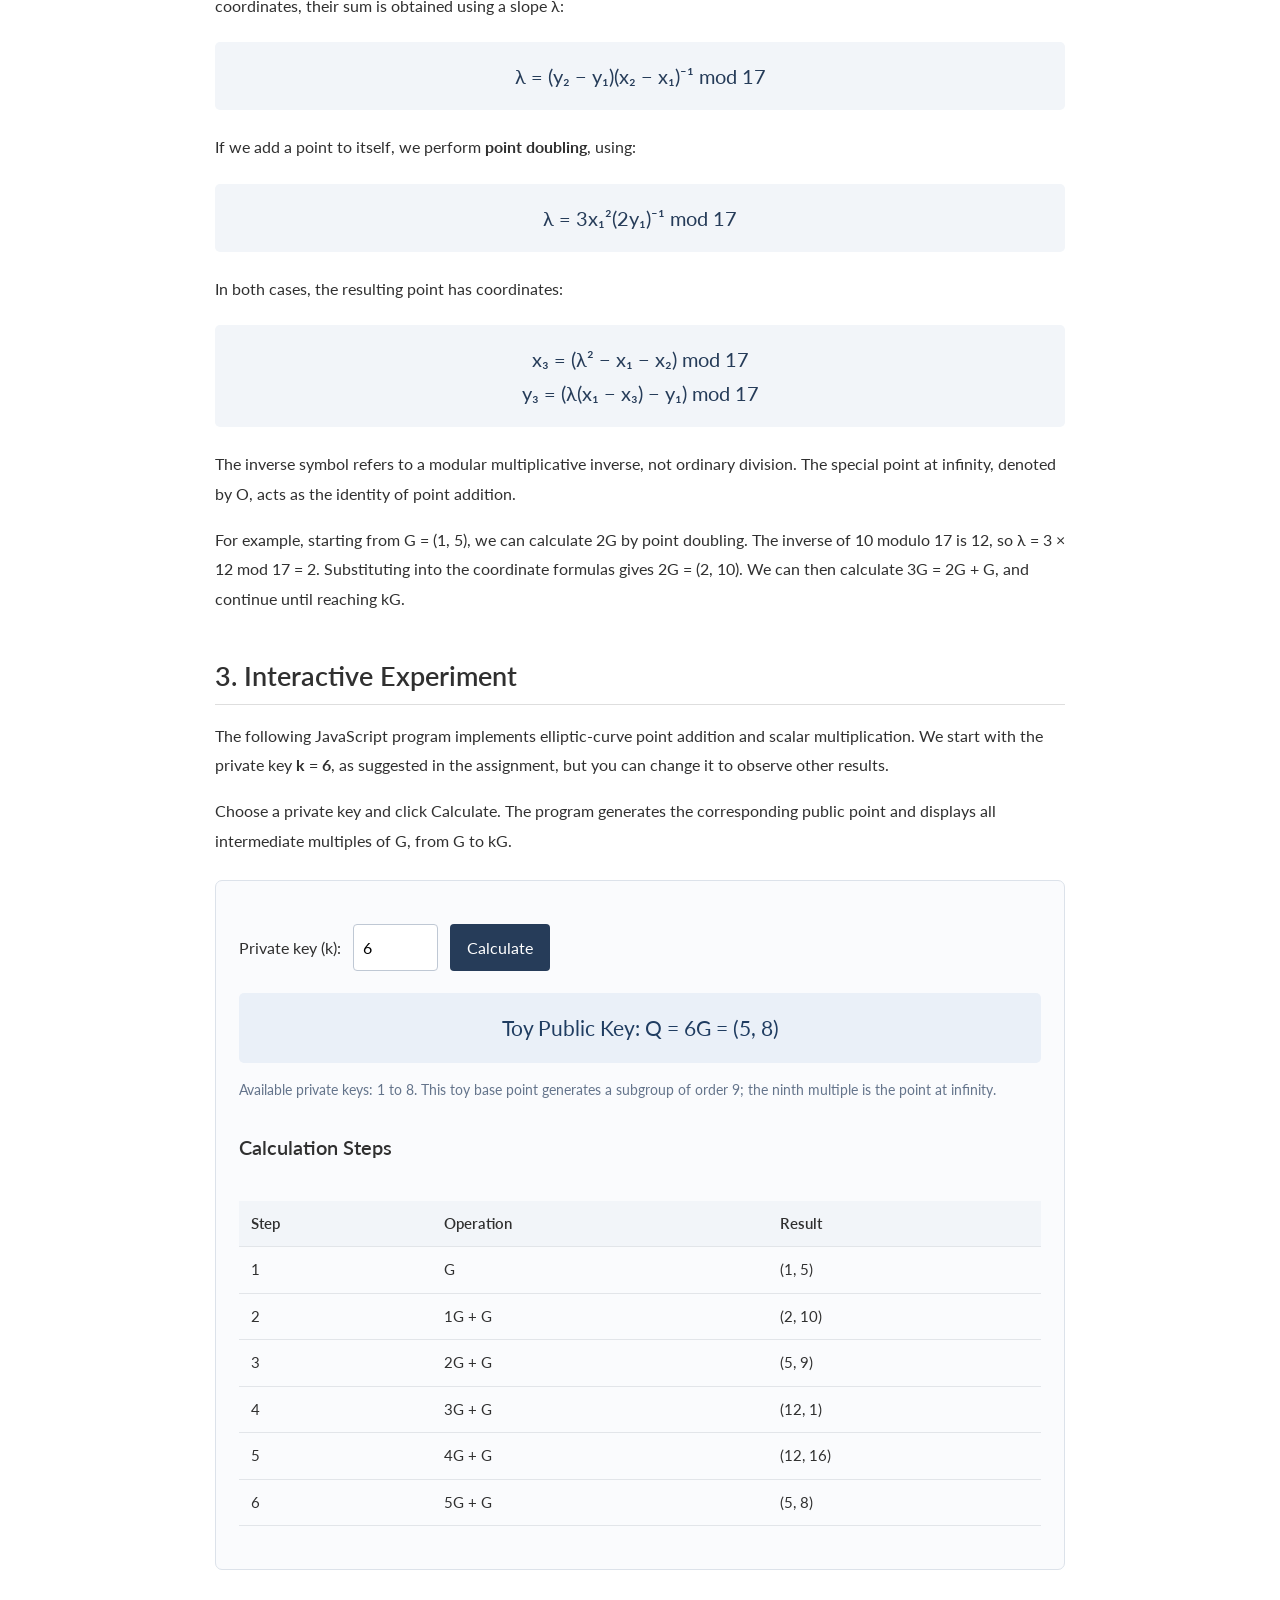
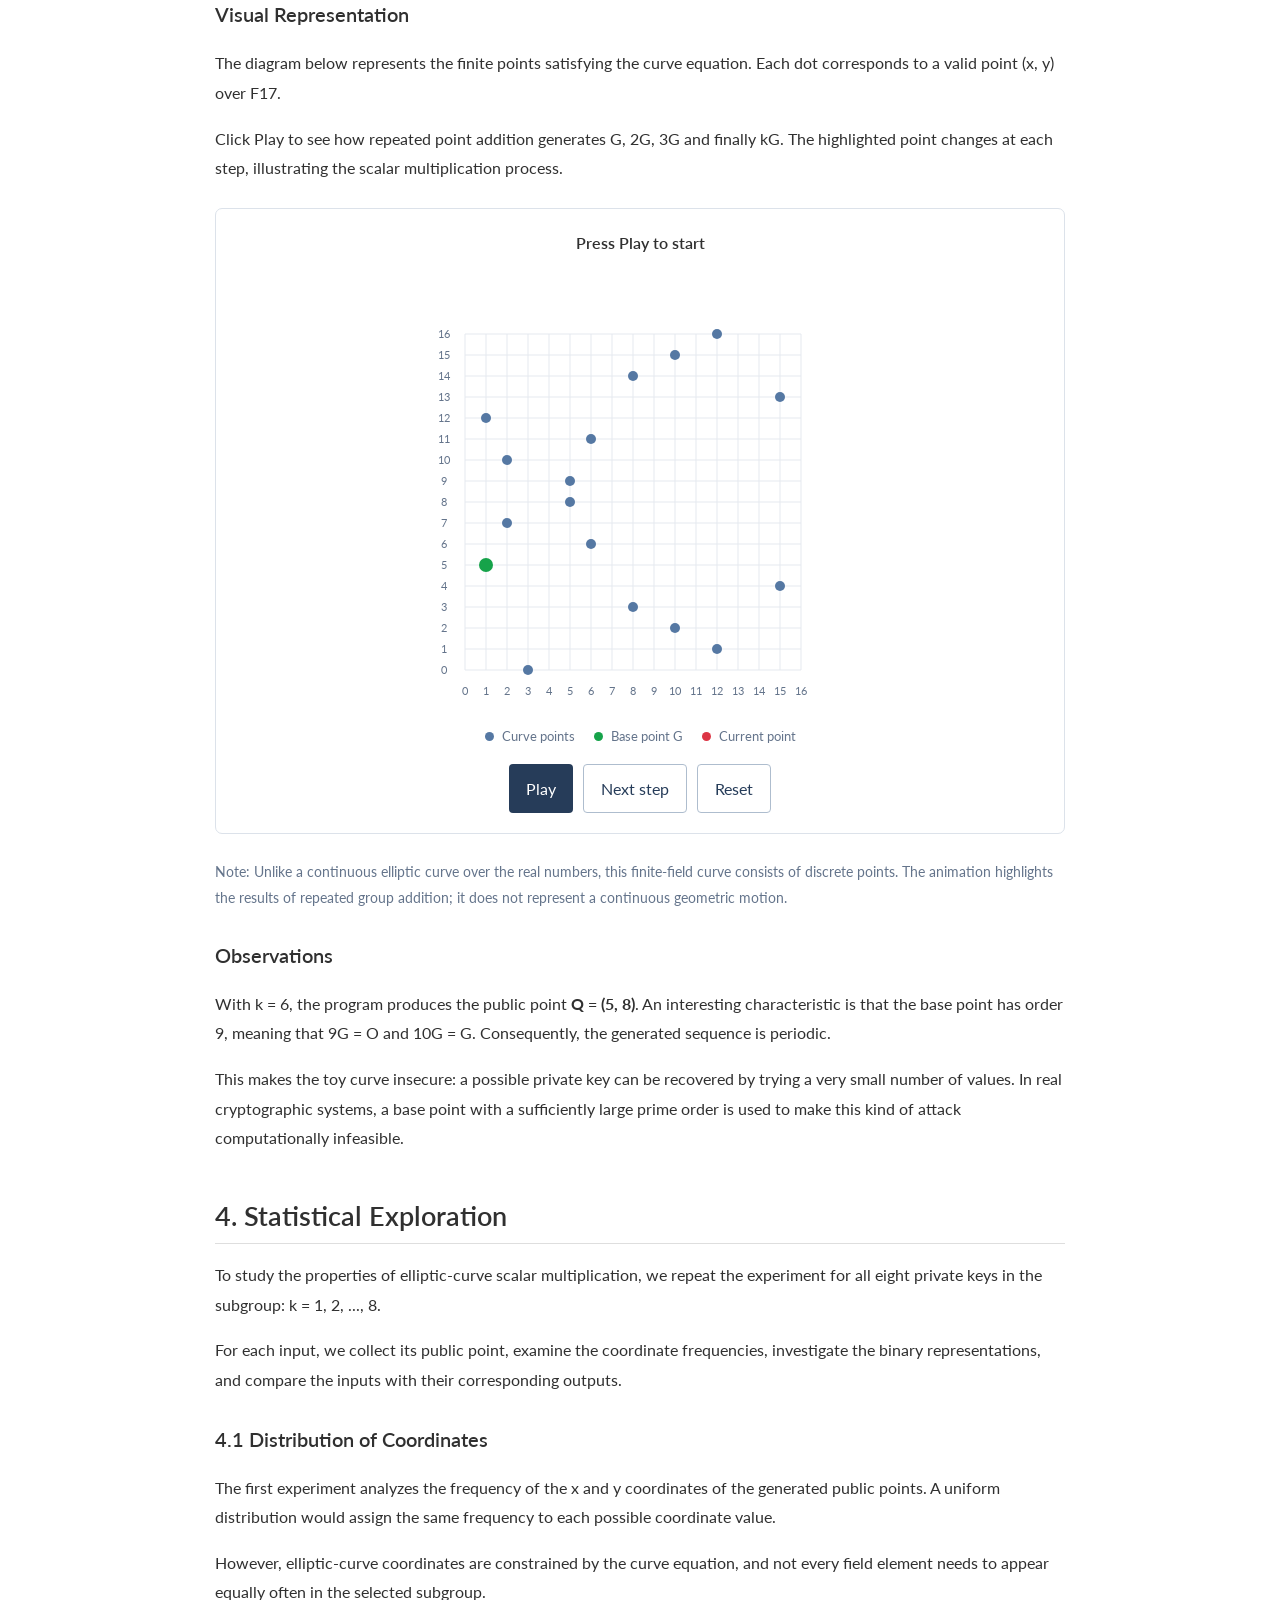
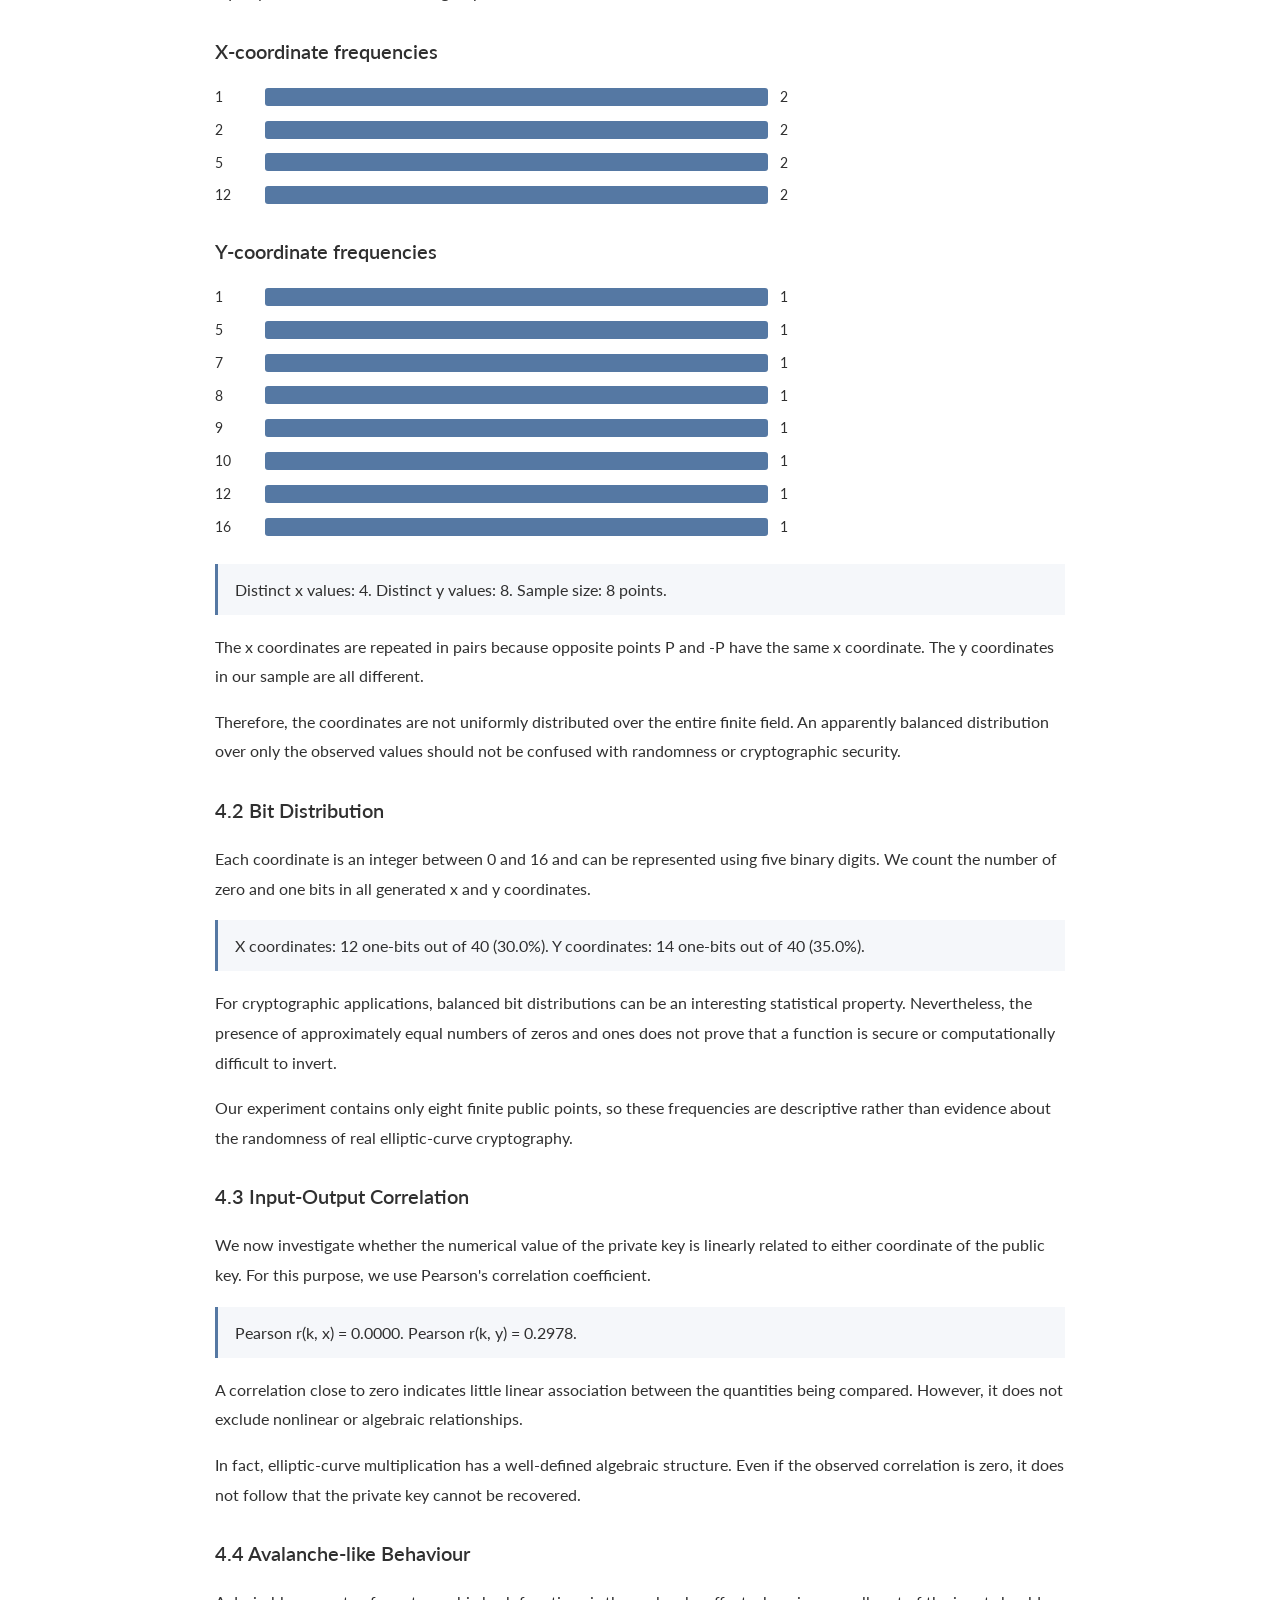
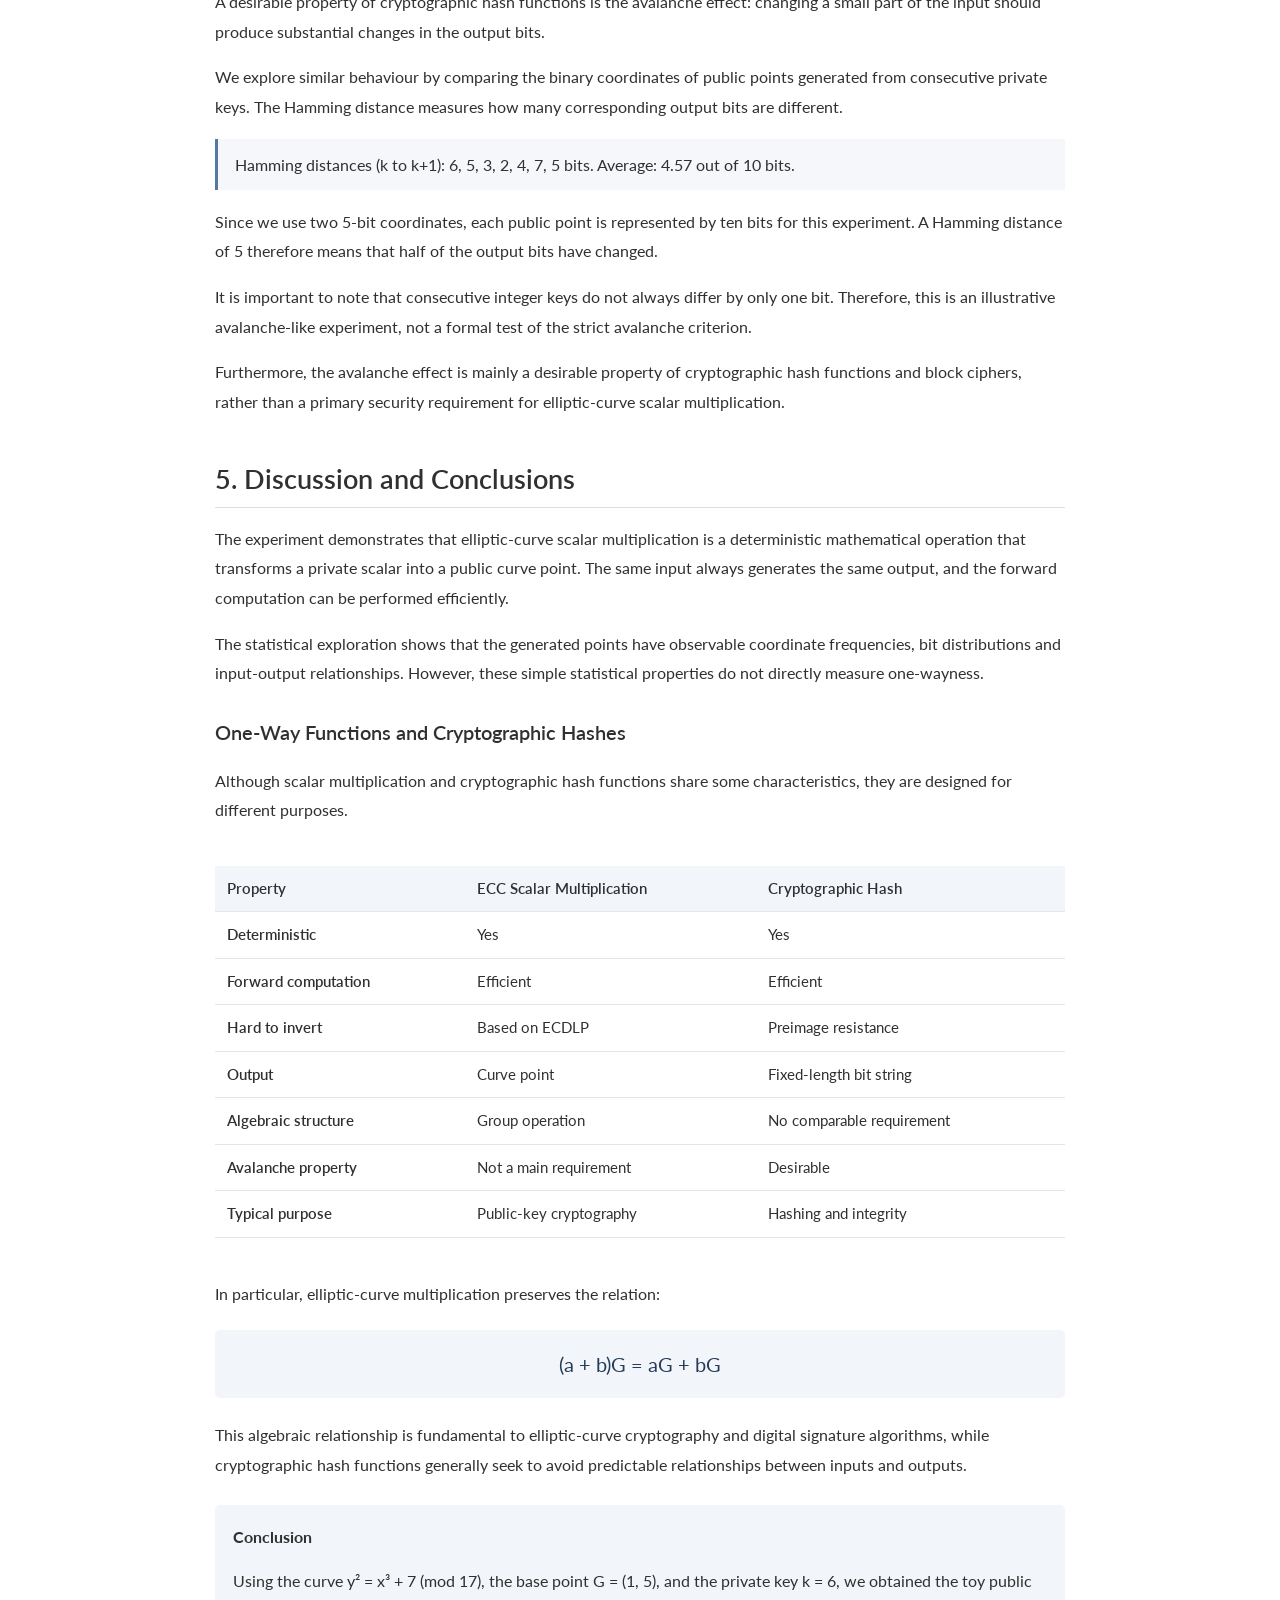
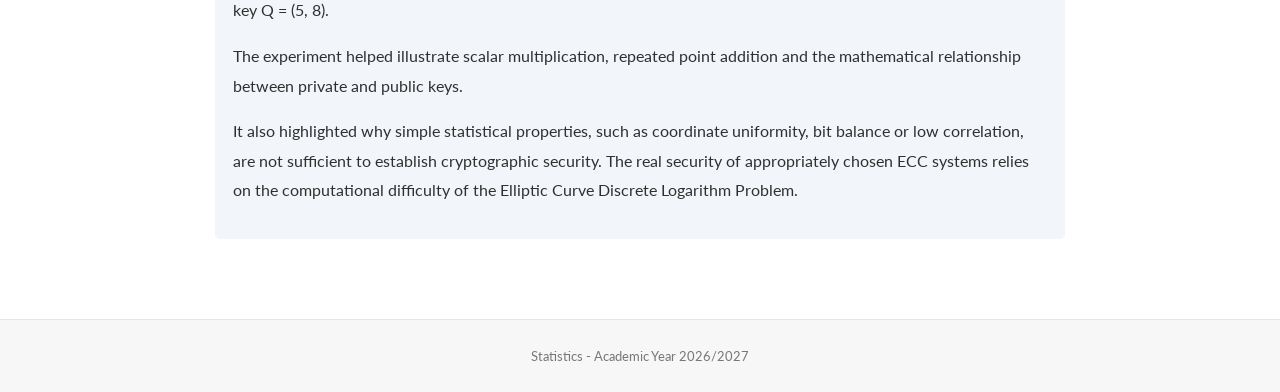
==== commit c770d432: "hw4" ====
--- a/homework-1.html
+++ b/homework-1.html
@@ -18,6 +18,7 @@
 <a href="homework-2.html">Homework 1.2</a>
 <a href="homework-2true.html">Homework 2</a>
 <a href="homework-3.html">Homework 3</a>
+<a href="homework-4.html">Homework 4</a>
 </div>
 </nav>
 </header>
--- a/assets/style.css
+++ b/assets/style.css
@@ -1364,3 +1364,172 @@
         height: 230px;
     }
 }
+
+/* ============================================
+   HOMEWORK 4 — SHARED HOMEWORK APPEARANCE
+   Append after the existing Homework 4 rules.
+   ============================================ */
+
+body.page-homework-4 .hw-main {
+  max-width: 900px;
+  margin: 45px auto 80px;
+  padding: 0 25px;
+}
+
+body.page-homework-4 .hw-main h1 {
+  font-size: 38px;
+  font-weight: 500;
+  margin-bottom: 8px;
+  line-height: 1.35;
+}
+
+body.page-homework-4 .hw-main h2 {
+  margin-top: 45px;
+  padding-bottom: 10px;
+  border-bottom: 1px solid #dedede;
+}
+
+body.page-homework-4 .hw-main h3 {
+  margin-top: 25px;
+}
+
+body.page-homework-4 .hw-subtitle,
+body.page-homework-4 .hw-small {
+  color: #64748b;
+}
+
+body.page-homework-4 .hw-small {
+  font-size: 14px;
+}
+
+body.page-homework-4 .hw-formula {
+  background: #f2f5f9;
+  border-left: 3px solid #263c59;
+  border-radius: 0;
+  padding: 17px;
+  margin: 22px 0;
+  text-align: center;
+  color: #263c59;
+  font-size: 17px;
+  line-height: 2;
+  overflow-wrap: anywhere;
+  white-space: normal;
+}
+
+body.page-homework-4 .hw-experiment {
+  background: #fafbfd;
+  border: 1px solid #dce2ea;
+  border-radius: 7px;
+  padding: 23px;
+  margin: 25px 0;
+}
+
+body.page-homework-4 .hw-input {
+  width: 100%;
+  min-width: 0;
+  padding: 9px;
+  font: inherit;
+  border: 1px solid #bac5d2;
+  border-radius: 4px;
+  background: #fff;
+  color: #303030;
+}
+
+body.page-homework-4 .hw-input:focus-visible,
+body.page-homework-4 .hw-button:focus-visible {
+  outline: 2px solid #2457a7;
+  outline-offset: 2px;
+}
+
+body.page-homework-4 .hw-button {
+  padding: 10px 18px;
+  min-height: 42px;
+  background: #263c59;
+  color: #fff;
+  border: 0;
+  border-radius: 4px;
+  font: inherit;
+  font-weight: 600;
+  cursor: pointer;
+}
+
+body.page-homework-4 .hw-button:hover {
+  background: #3b5c81;
+}
+
+body.page-homework-4 .hw-button:disabled {
+  opacity: .5;
+  cursor: not-allowed;
+}
+
+body.page-homework-4 .hw-controls {
+  align-items: flex-end;
+}
+
+body.page-homework-4 .hw-table-wrap {
+  width: 100%;
+  overflow-x: auto;
+}
+
+body.page-homework-4 .hw-table {
+  width: 100%;
+  border-collapse: collapse;
+  margin: 20px 0;
+  font-size: 14px;
+}
+
+body.page-homework-4 .hw-table th,
+body.page-homework-4 .hw-table td {
+  padding: 10px;
+  border-bottom: 1px solid #e2e5e9;
+  text-align: left;
+}
+
+body.page-homework-4 .hw-table th {
+  background: #f2f5f9;
+}
+
+body.page-homework-4 .hw-output {
+  background: #f5f7fa;
+  border-left: 3px solid #5578a3;
+  padding: 15px;
+  margin: 20px 0;
+  line-height: 1.8;
+}
+
+body.page-homework-4 .hw-conclusion {
+  padding: 18px;
+  background: #f2f5f9;
+  border-radius: 5px;
+  margin: 25px 0;
+}
+
+body.page-homework-4 .hw-conclusion h3 {
+  margin-top: 0;
+}
+
+body.page-homework-4 .hw4-stat {
+  border-radius: 6px;
+}
+
+body.page-homework-4 .hw4-stat strong {
+  color: #263c59;
+}
+
+body.page-homework-4 .hw4-plot {
+  border-radius: 6px;
+}
+
+@media (max-width: 600px) {
+  body.page-homework-4 .hw-main {
+    padding: 0 18px;
+  }
+
+  body.page-homework-4 .hw-main h1 {
+    font-size: 30px;
+  }
+
+  body.page-homework-4 .hw-experiment {
+    padding: 15px;
+  }
+}
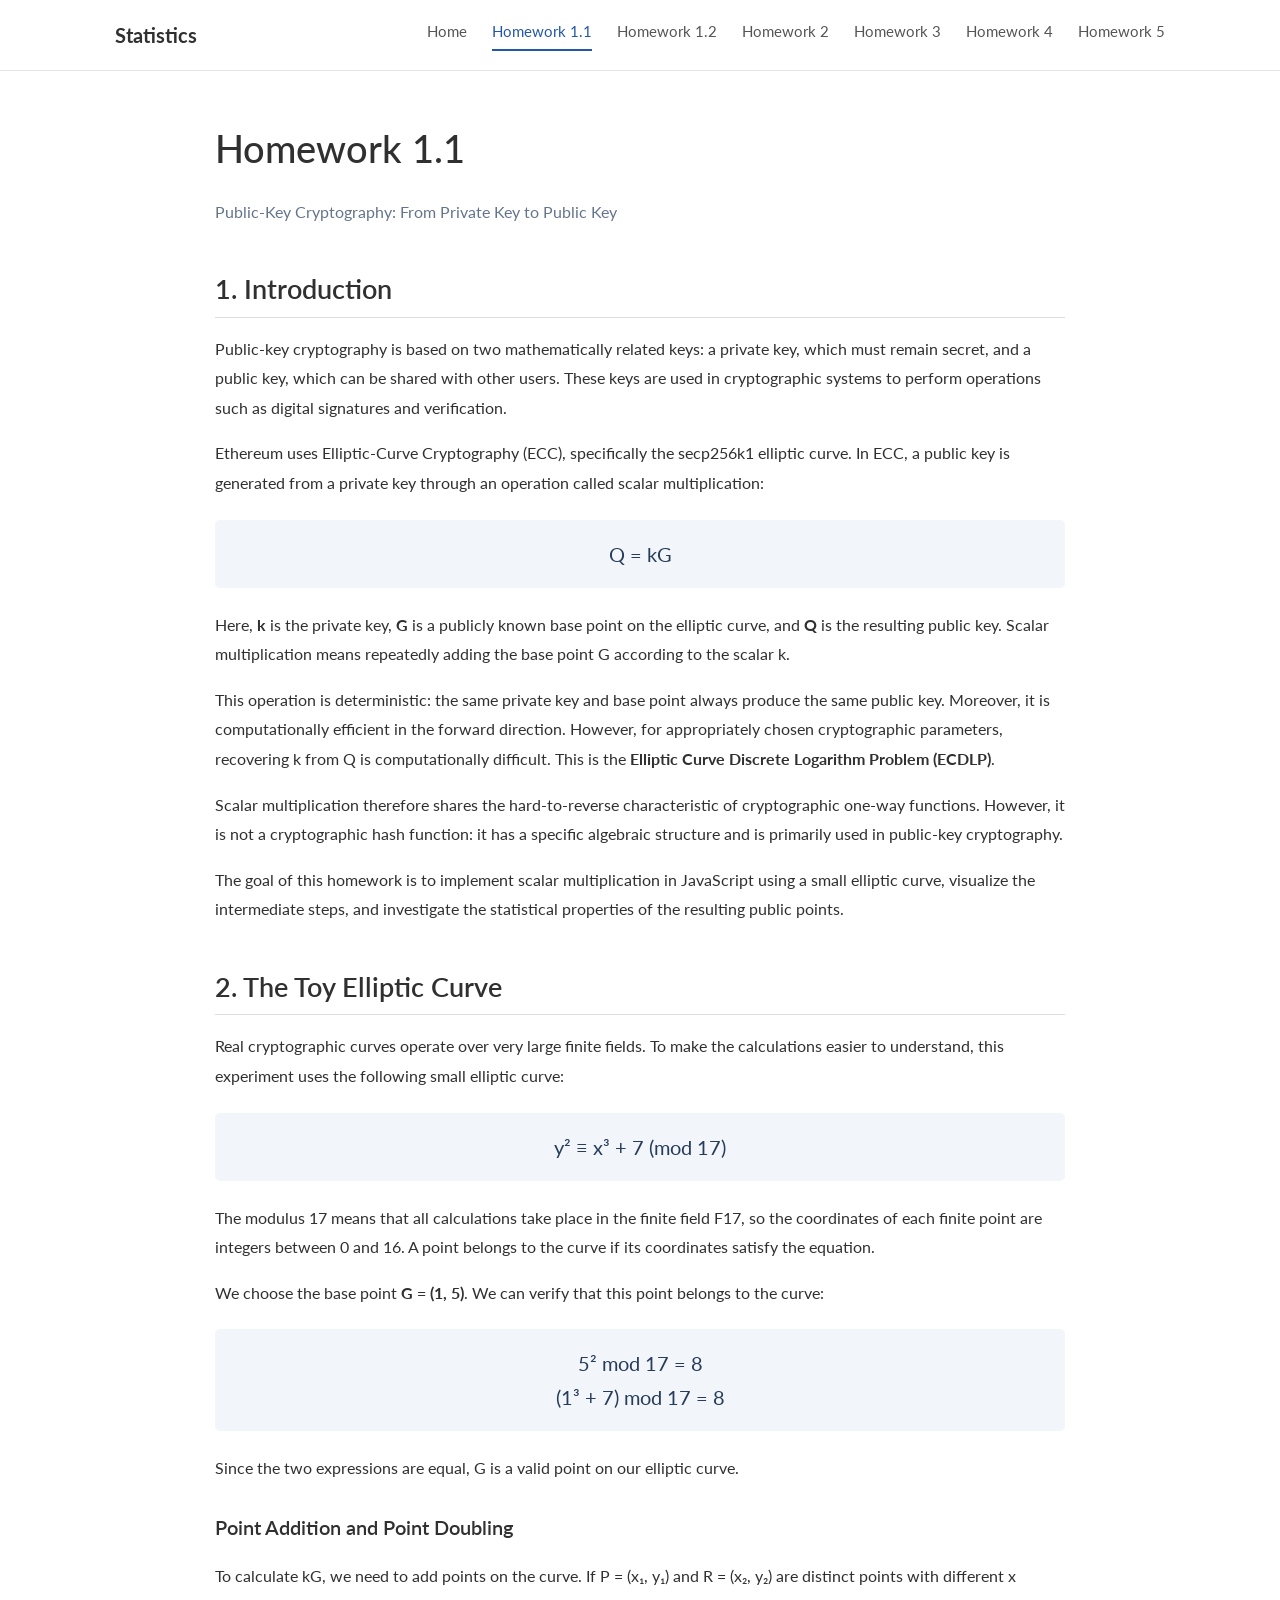
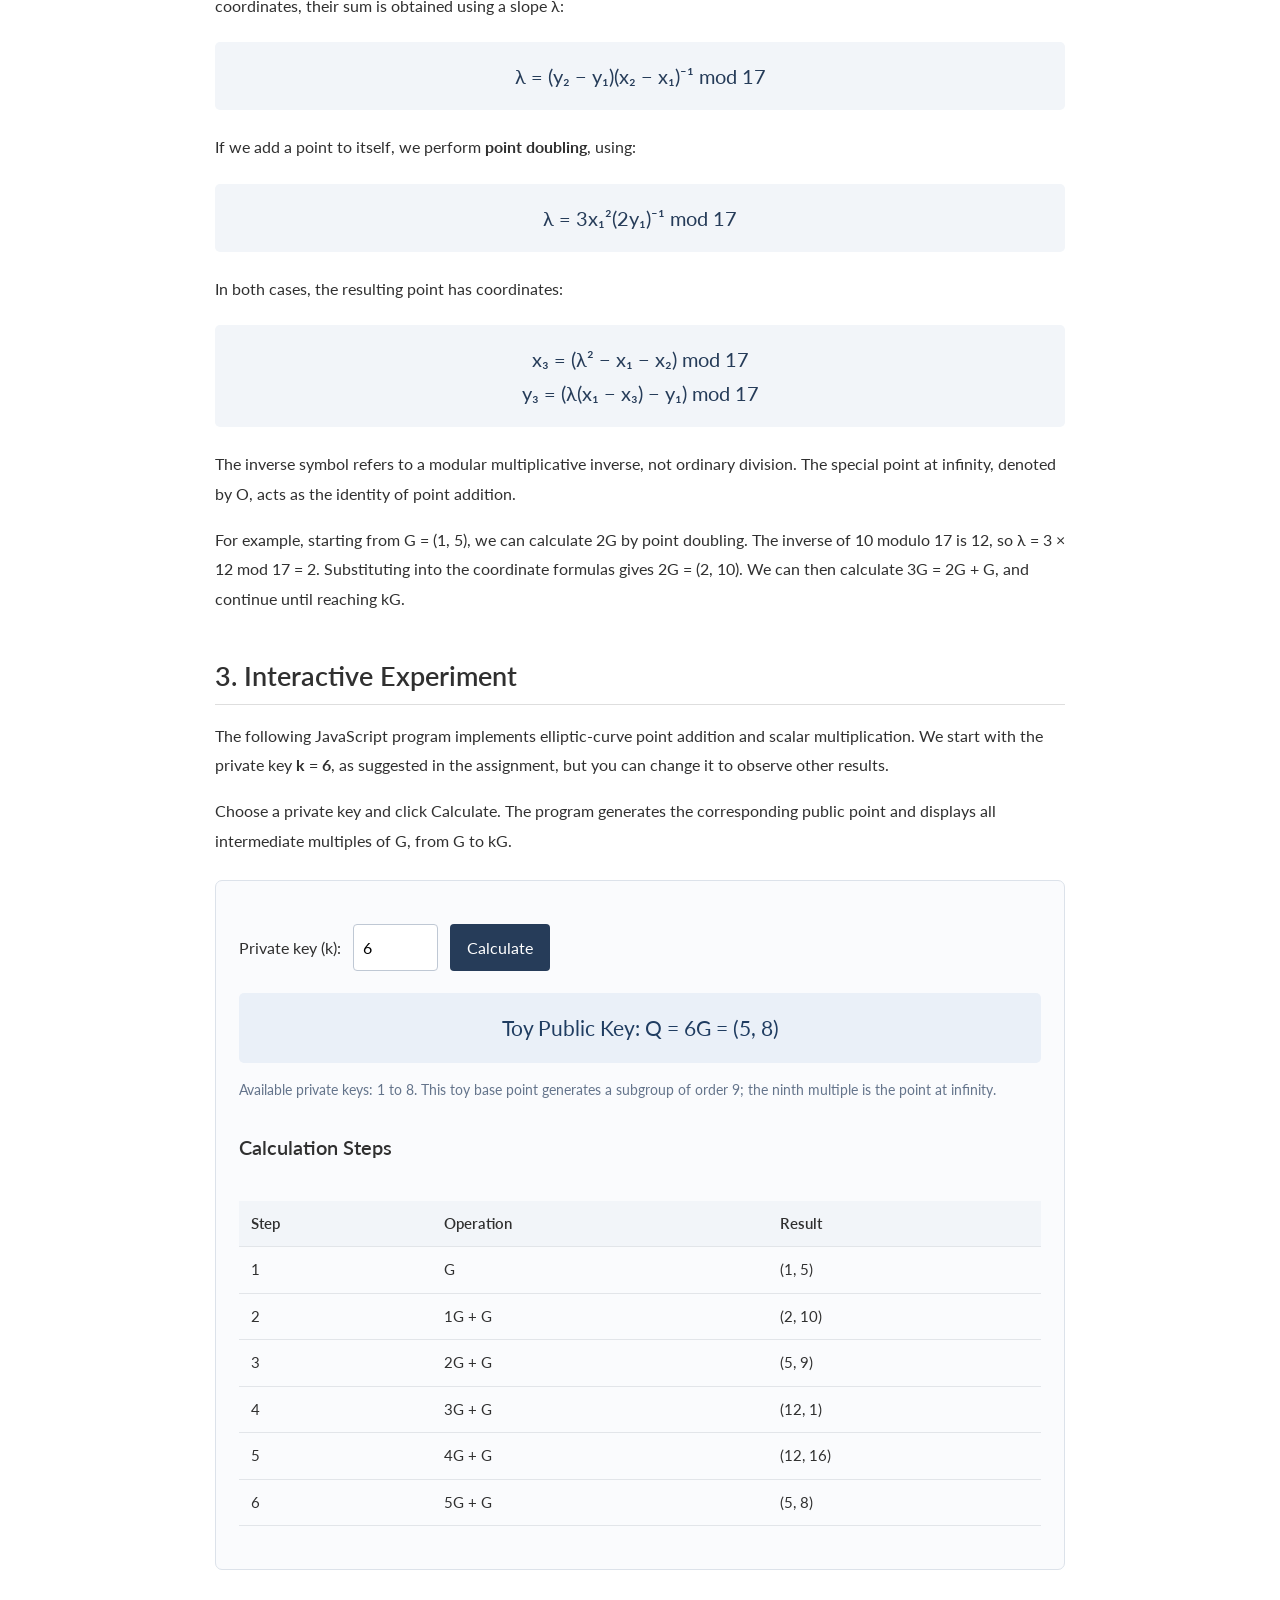
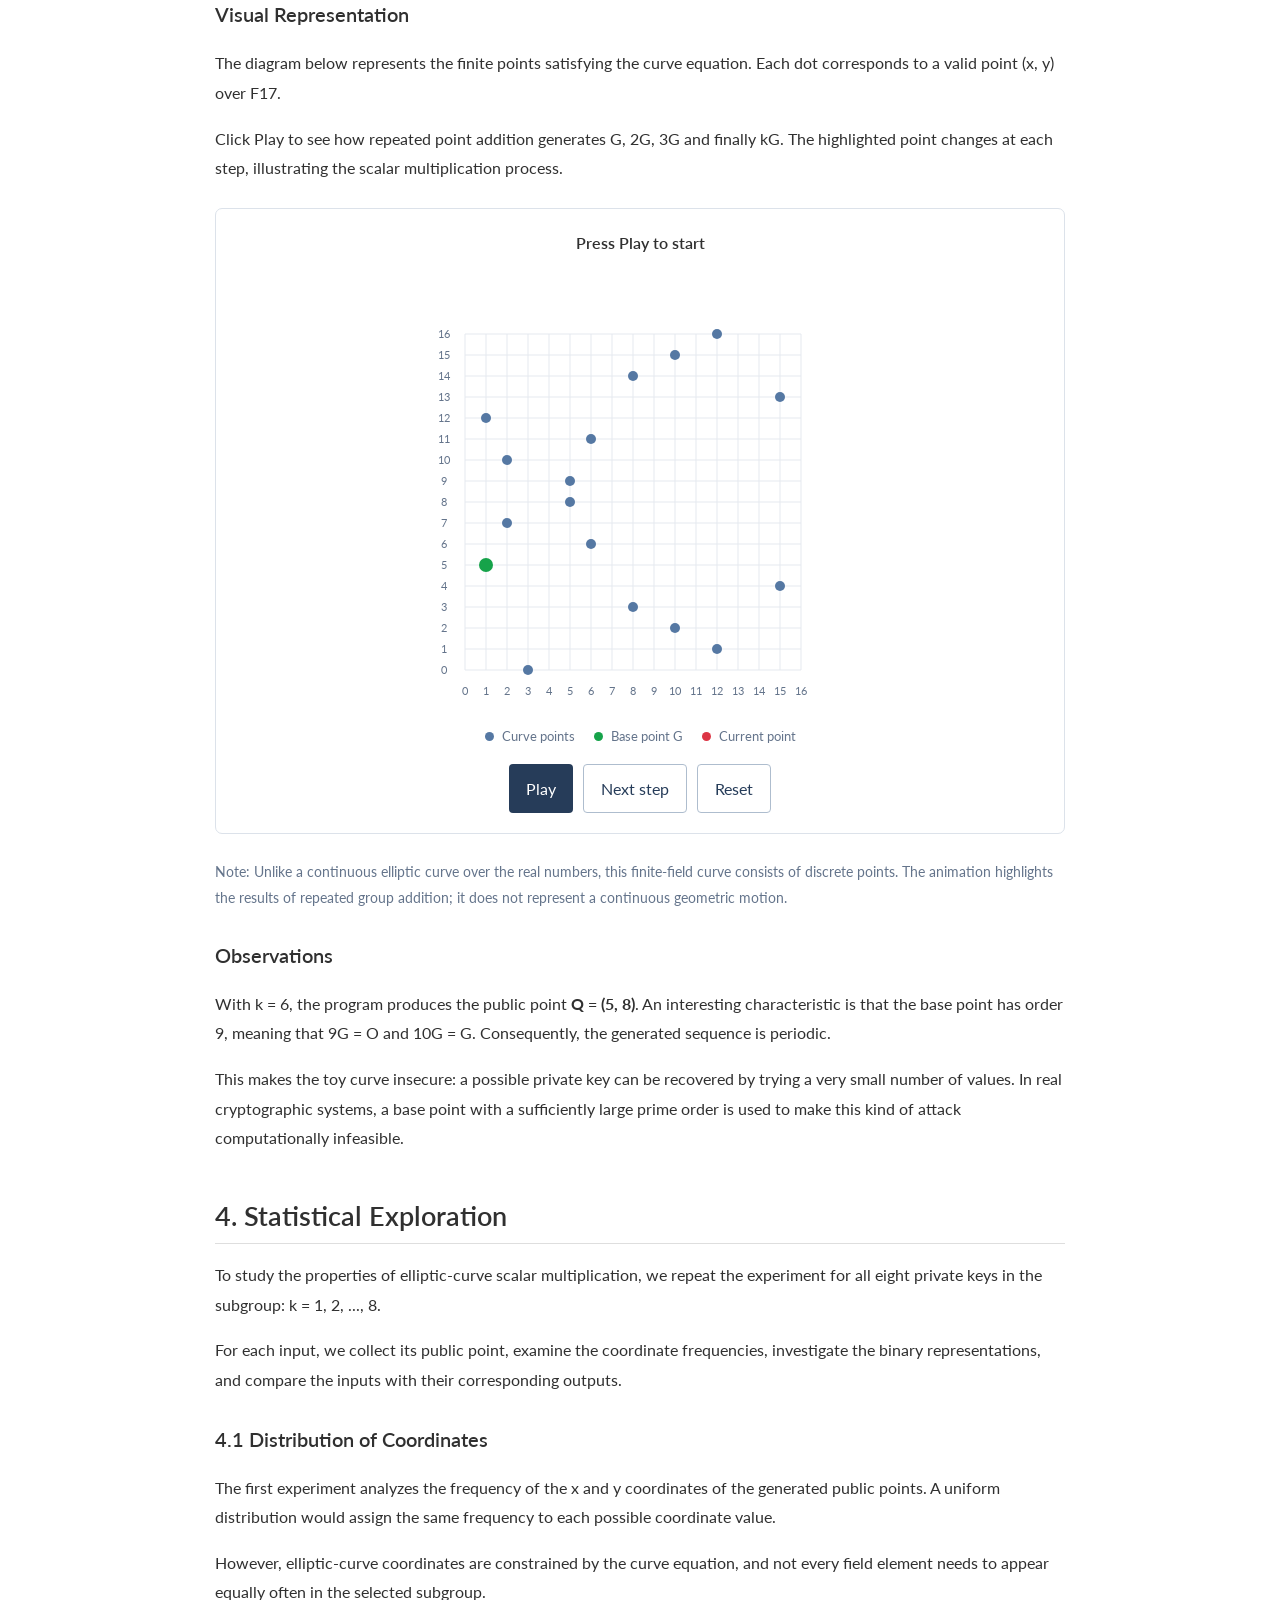
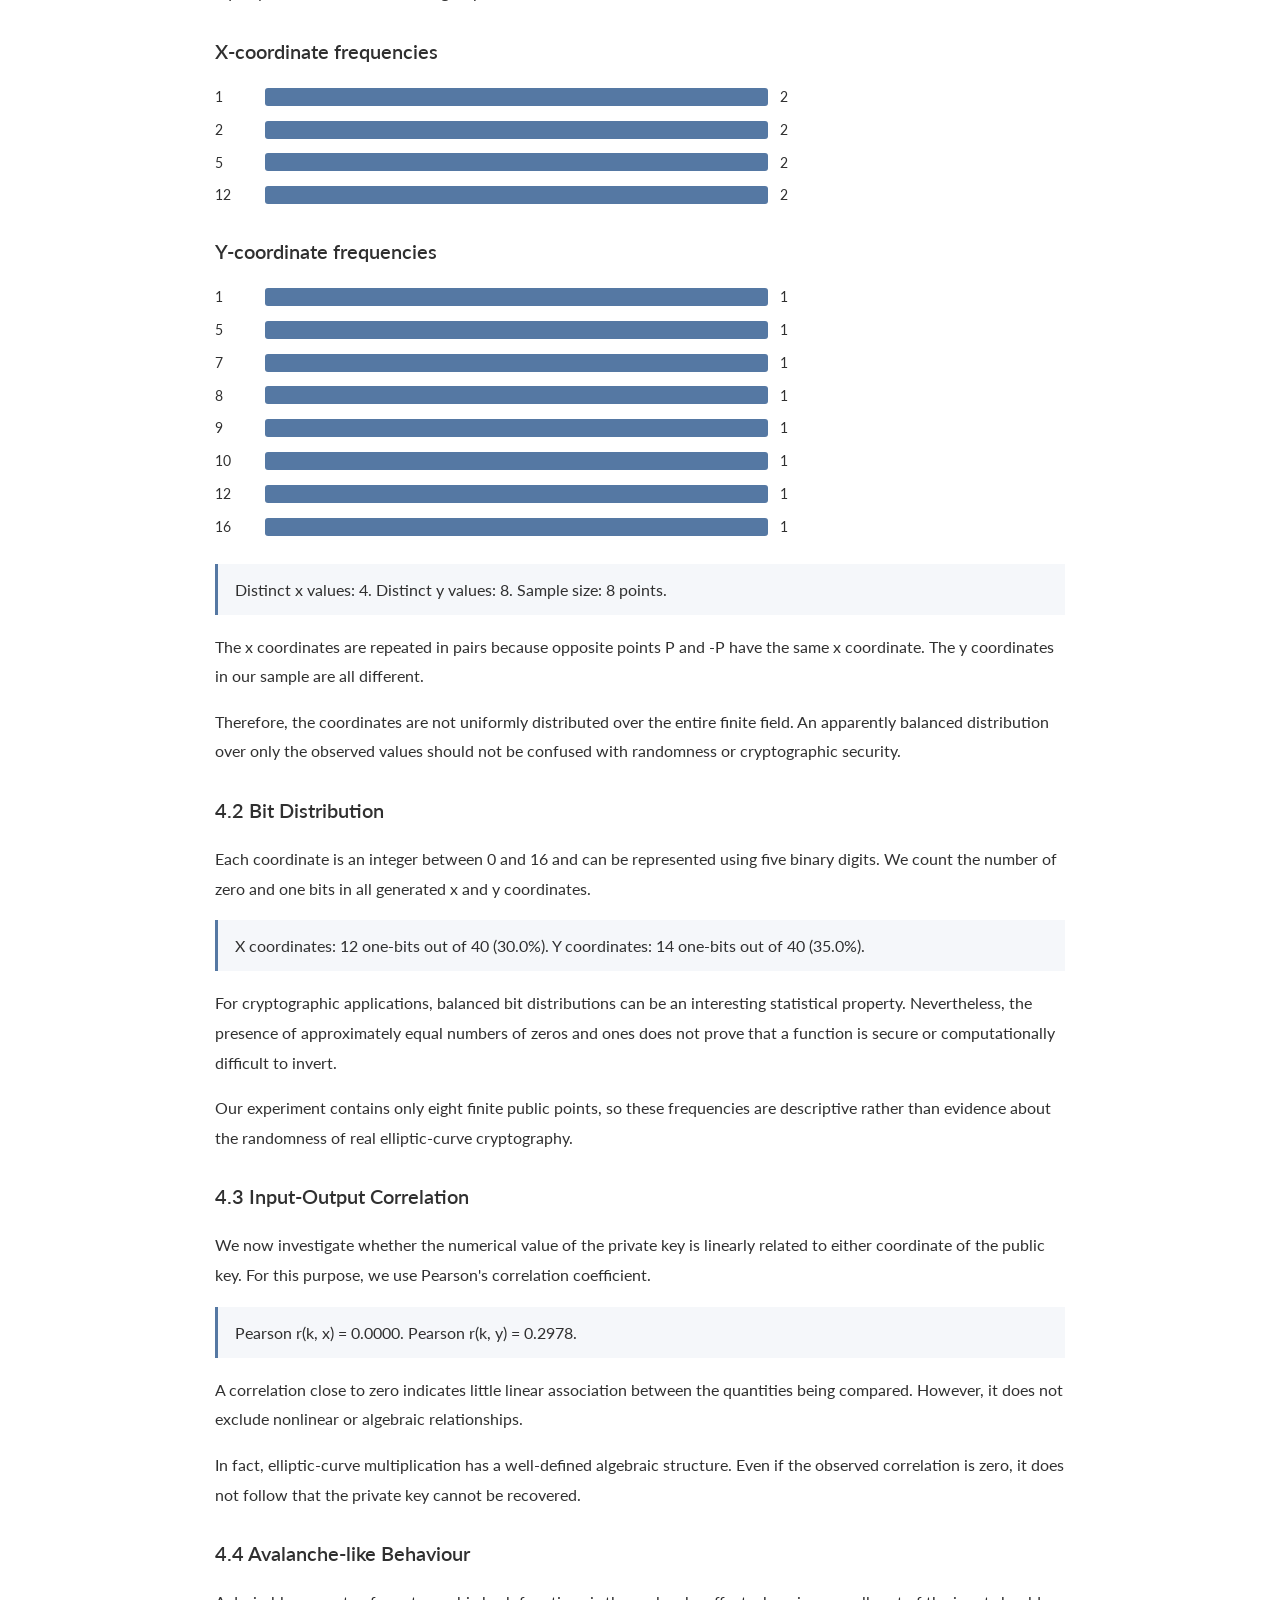
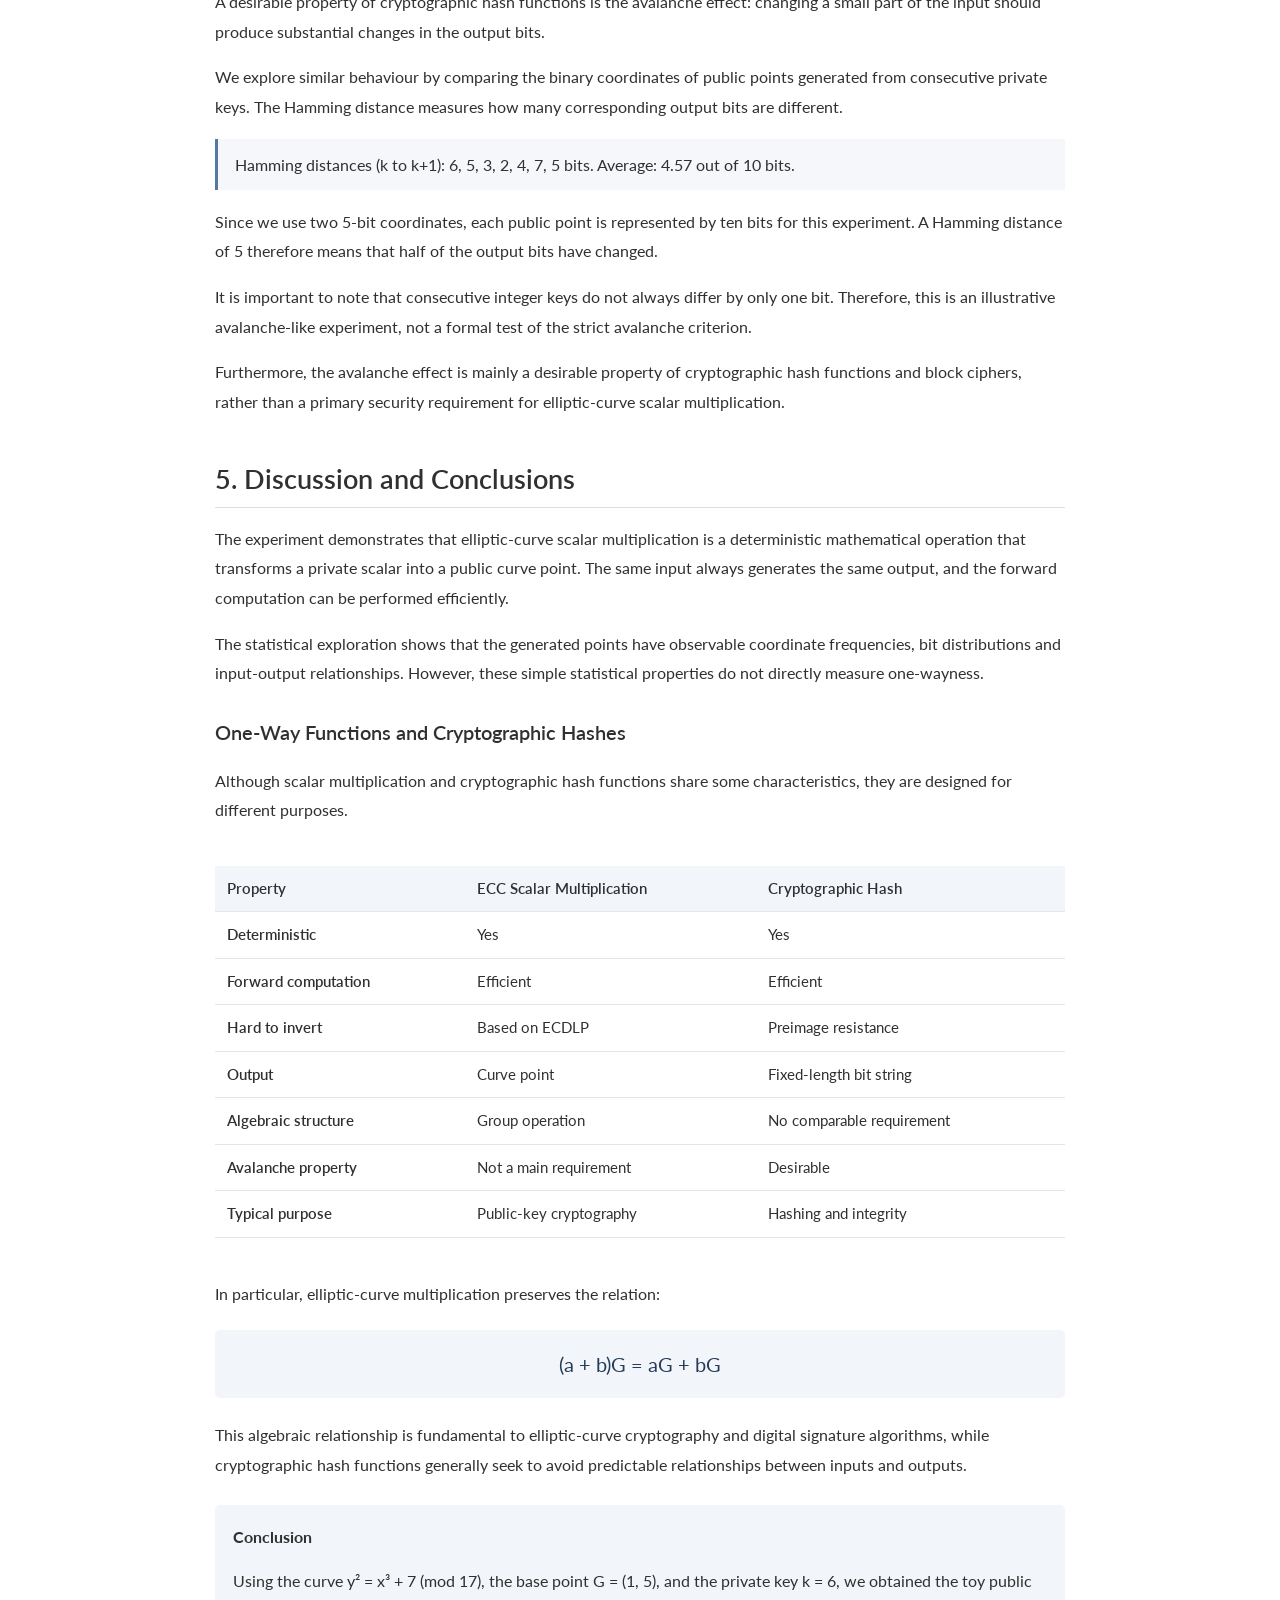
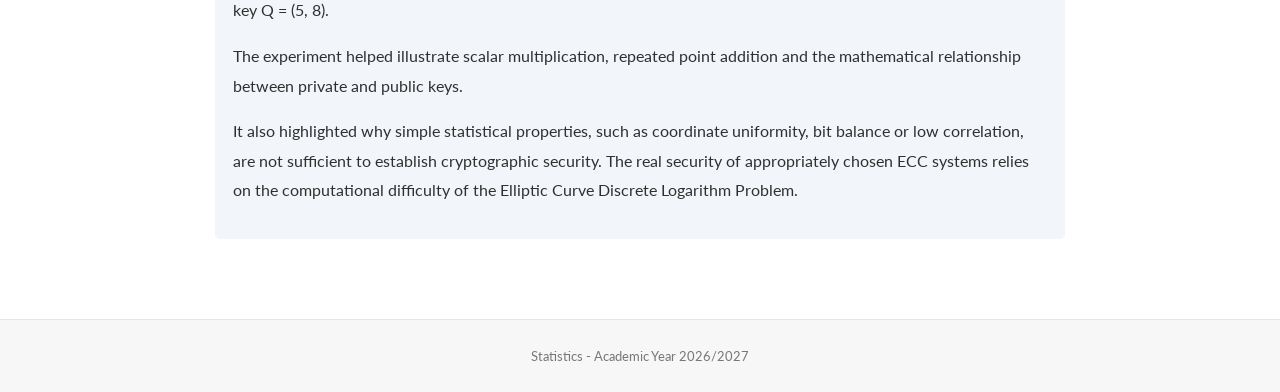
==== commit 3352493b: "hw5" ====
--- a/homework-1.html
+++ b/homework-1.html
@@ -19,6 +19,7 @@
 <a href="homework-2true.html">Homework 2</a>
 <a href="homework-3.html">Homework 3</a>
 <a href="homework-4.html">Homework 4</a>
+<a href="homework-5.html">Homework 5</a>
 </div>
 </nav>
 </header>
--- a/assets/style.css
+++ b/assets/style.css
@@ -1533,3 +1533,293 @@
     padding: 15px;
   }
 }
+
+
+
+/* ============================================
+   HOMEWORK 5
+   NUMERICAL INTEGRATION AND NORMAL CDF
+   ============================================ */
+
+body.page-homework-5 .hw-main {
+  max-width: 900px;
+  margin: 45px auto 80px;
+  padding: 0 25px;
+}
+
+body.page-homework-5 .hw-main h1 {
+  font-size: 38px;
+  font-weight: 500;
+  line-height: 1.3;
+  margin-bottom: 15px;
+}
+
+body.page-homework-5 .hw-subtitle {
+  color: #64748b;
+  font-size: 17px;
+  margin-bottom: 40px;
+}
+
+body.page-homework-5 .hw-main section {
+  margin-bottom: 55px;
+}
+
+body.page-homework-5 .hw-main h2 {
+  margin-top: 45px;
+  margin-bottom: 25px;
+  padding-bottom: 10px;
+  border-bottom: 1px solid #dedede;
+  font-size: 25px;
+}
+
+body.page-homework-5 .hw-main h3 {
+  margin-top: 28px;
+  margin-bottom: 12px;
+  font-size: 19px;
+  color: #263c59;
+}
+
+body.page-homework-5 .hw-main h4 {
+  margin-top: 22px;
+  margin-bottom: 10px;
+  font-size: 16px;
+  color: #263c59;
+}
+
+body.page-homework-5 .hw-main p {
+  line-height: 1.75;
+  margin-bottom: 15px;
+}
+
+/* Mathematical formulas */
+
+body.page-homework-5 .hw-formula {
+  margin: 22px 0;
+  padding: 20px 16px;
+  background: #f2f5f9;
+  border-left: 3px solid #263c59;
+  border-radius: 4px;
+  color: #263c59;
+  text-align: center;
+  overflow-x: auto;
+  overflow-y: hidden;
+}
+
+body.page-homework-5 .hw-formula mjx-container {
+  font-size: 112% !important;
+}
+
+body.page-homework-5 .hw-formula mjx-container[display="true"] {
+  margin: 8px 0 !important;
+}
+
+/* Experiment container */
+
+body.page-homework-5 .hw-experiment {
+  background: #fafbfd;
+  border: 1px solid #dce2ea;
+  border-radius: 7px;
+  padding: 23px;
+  margin: 25px 0;
+}
+
+body.page-homework-5 .hw-experiment h3 {
+  margin-top: 0;
+}
+
+/* Controls */
+
+body.page-homework-5 .hw-controls {
+  display: flex;
+  flex-wrap: wrap;
+  gap: 14px;
+  align-items: flex-end;
+  margin: 20px 0;
+}
+
+body.page-homework-5 .hw-field {
+  flex: 1 1 250px;
+  min-width: 0;
+}
+
+body.page-homework-5 .hw-field span {
+  display: block;
+  font-weight: 600;
+  margin-bottom: 6px;
+}
+
+body.page-homework-5 .hw-input {
+  width: 100%;
+  min-width: 0;
+  padding: 10px;
+  border: 1px solid #bac5d2;
+  border-radius: 4px;
+  background: #ffffff;
+  color: #303030;
+  font: inherit;
+}
+
+body.page-homework-5 .hw-button {
+  padding: 10px 18px;
+  min-height: 44px;
+  border: 0;
+  border-radius: 4px;
+  background: #263c59;
+  color: #ffffff;
+  font: inherit;
+  font-weight: 600;
+  cursor: pointer;
+  transition: background 0.2s ease;
+}
+
+body.page-homework-5 .hw-button:hover {
+  background: #3b5c81;
+}
+
+body.page-homework-5 .hw-button:focus-visible,
+body.page-homework-5 .hw-input:focus-visible {
+  outline: 2px solid #2457a7;
+  outline-offset: 2px;
+}
+
+/* Tables */
+
+body.page-homework-5 .hw-table-wrap {
+  width: 100%;
+  overflow-x: auto;
+  margin: 20px 0;
+}
+
+body.page-homework-5 .hw-table {
+  width: 100%;
+  border-collapse: collapse;
+  font-size: 13px;
+}
+
+body.page-homework-5 .hw-table th,
+body.page-homework-5 .hw-table td {
+  padding: 11px 9px;
+  border-bottom: 1px solid #e2e5e9;
+  text-align: right;
+  white-space: nowrap;
+  font-variant-numeric: tabular-nums;
+}
+
+body.page-homework-5 .hw-table th {
+  background: #f2f5f9;
+  color: #263c59;
+  font-weight: 700;
+}
+
+body.page-homework-5 .hw-table th:first-child,
+body.page-homework-5 .hw-table td:first-child {
+  text-align: left;
+}
+
+body.page-homework-5 .hw-table tbody tr:hover {
+  background: #f7f9fc;
+}
+
+/* Results and notes */
+
+body.page-homework-5 .hw-result {
+  margin: 15px 0 8px;
+  font-weight: 700;
+  color: #263c59;
+}
+
+body.page-homework-5 .hw-small {
+  font-size: 14px;
+  color: #64748b;
+  line-height: 1.6;
+}
+
+body.page-homework-5 .hw-note {
+  margin-top: 18px;
+  padding: 12px 15px;
+  border-left: 3px solid #5578a3;
+  background: #eef3f8;
+  border-radius: 3px;
+  font-size: 14px;
+  line-height: 1.7;
+}
+
+/* Conclusions */
+
+body.page-homework-5 .hw-conclusion {
+  background: #f2f5f9;
+  border-radius: 5px;
+  padding: 20px;
+  margin: 28px 0;
+}
+
+body.page-homework-5 .hw-conclusion h3 {
+  margin-top: 0;
+}
+
+body.page-homework-5 .hw-conclusion p:last-child {
+  margin-bottom: 0;
+}
+
+/* References */
+
+body.page-homework-5 .hw-main a {
+  color: #2457a7;
+  text-decoration: none;
+}
+
+body.page-homework-5 .hw-main a:hover {
+  text-decoration: underline;
+}
+
+/* Responsive layout */
+
+@media (max-width: 600px) {
+
+  body.page-homework-5 .hw-main {
+    margin-top: 30px;
+    padding: 0 18px;
+  }
+
+  body.page-homework-5 .hw-main h1 {
+    font-size: 30px;
+  }
+
+  body.page-homework-5 .hw-main h2 {
+    font-size: 22px;
+  }
+
+  body.page-homework-5 .hw-experiment {
+    padding: 15px;
+  }
+
+  body.page-homework-5 .hw-formula {
+    padding: 18px 12px;
+  }
+
+  body.page-homework-5 .hw-formula mjx-container {
+    font-size: 100% !important;
+  }
+
+  body.page-homework-5 .hw-controls {
+    flex-direction: column;
+    align-items: stretch;
+  }
+
+  body.page-homework-5 .hw-field {
+    flex: auto;
+  }
+
+  body.page-homework-5 .hw-button {
+    width: 100%;
+  }
+
+  body.page-homework-5 .hw-table {
+    font-size: 12px;
+  }
+
+  body.page-homework-5 .hw-table th,
+  body.page-homework-5 .hw-table td {
+    padding: 8px;
+  }
+}
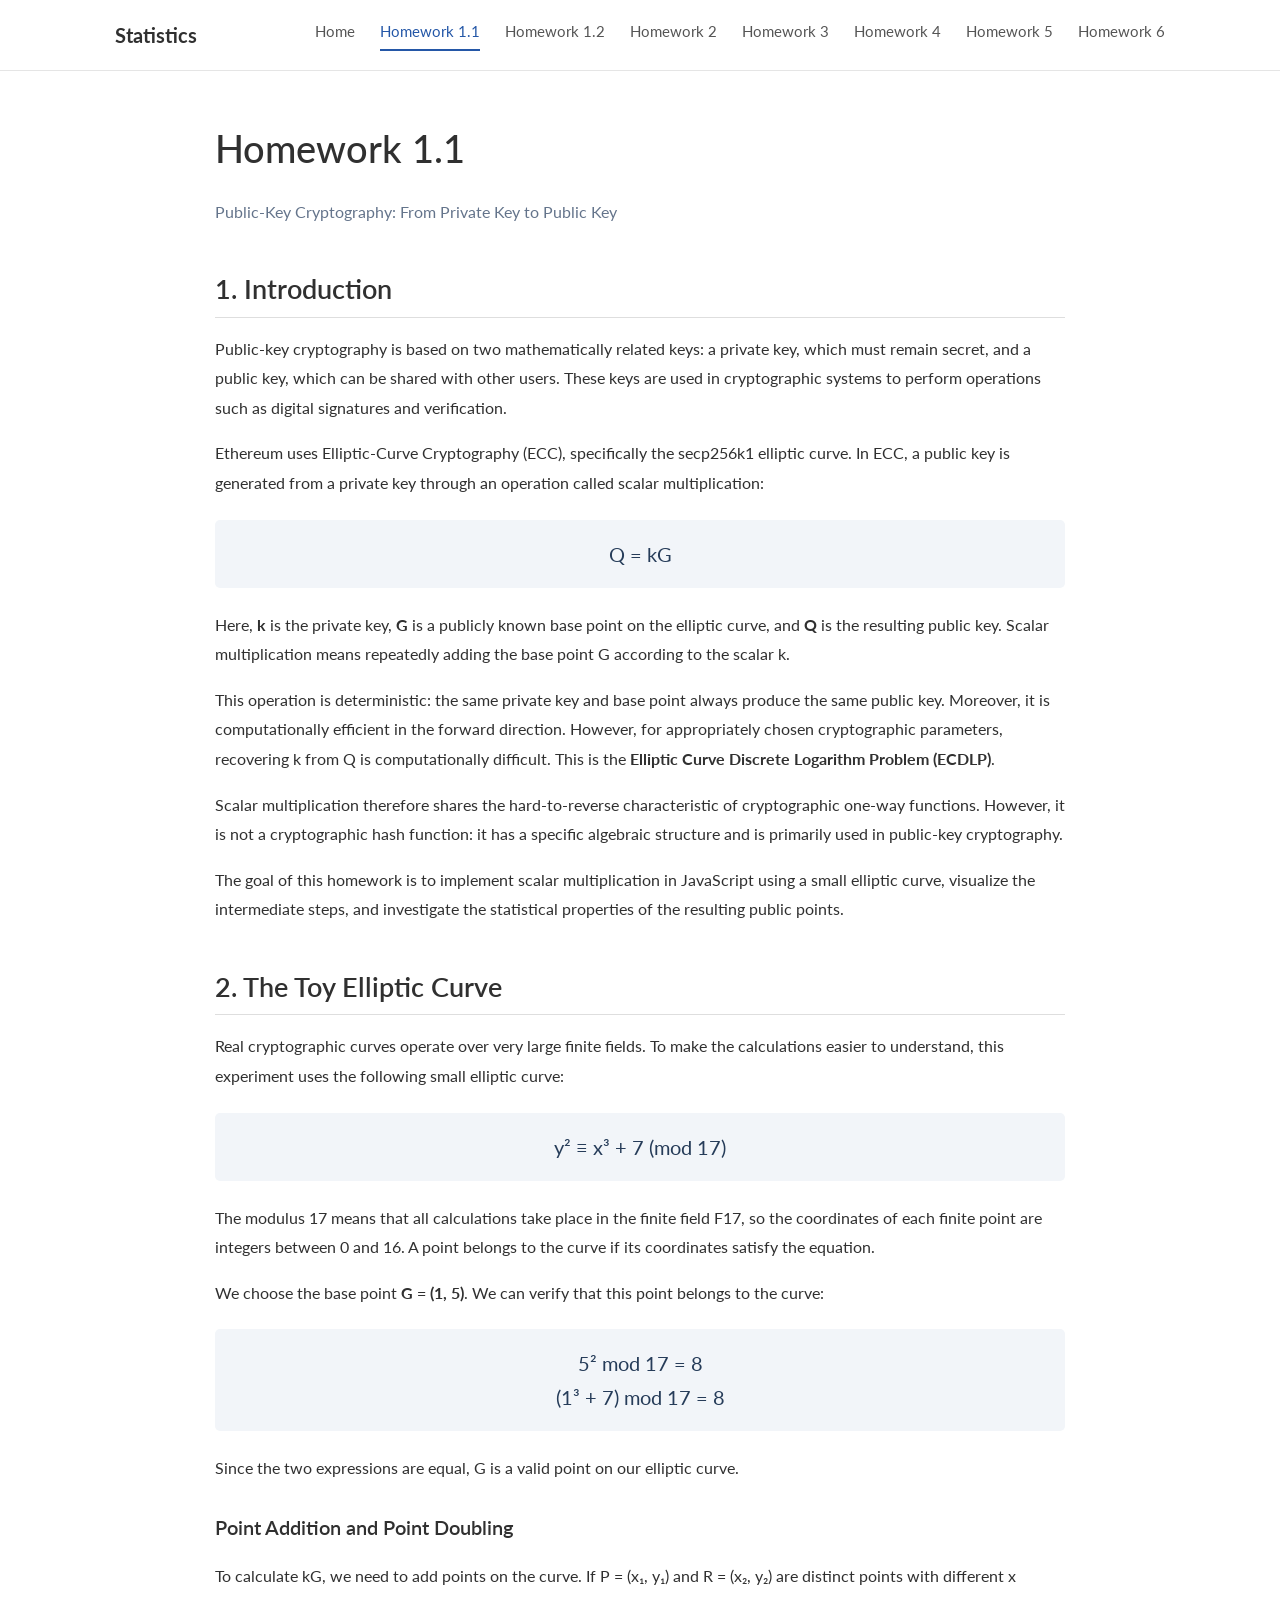
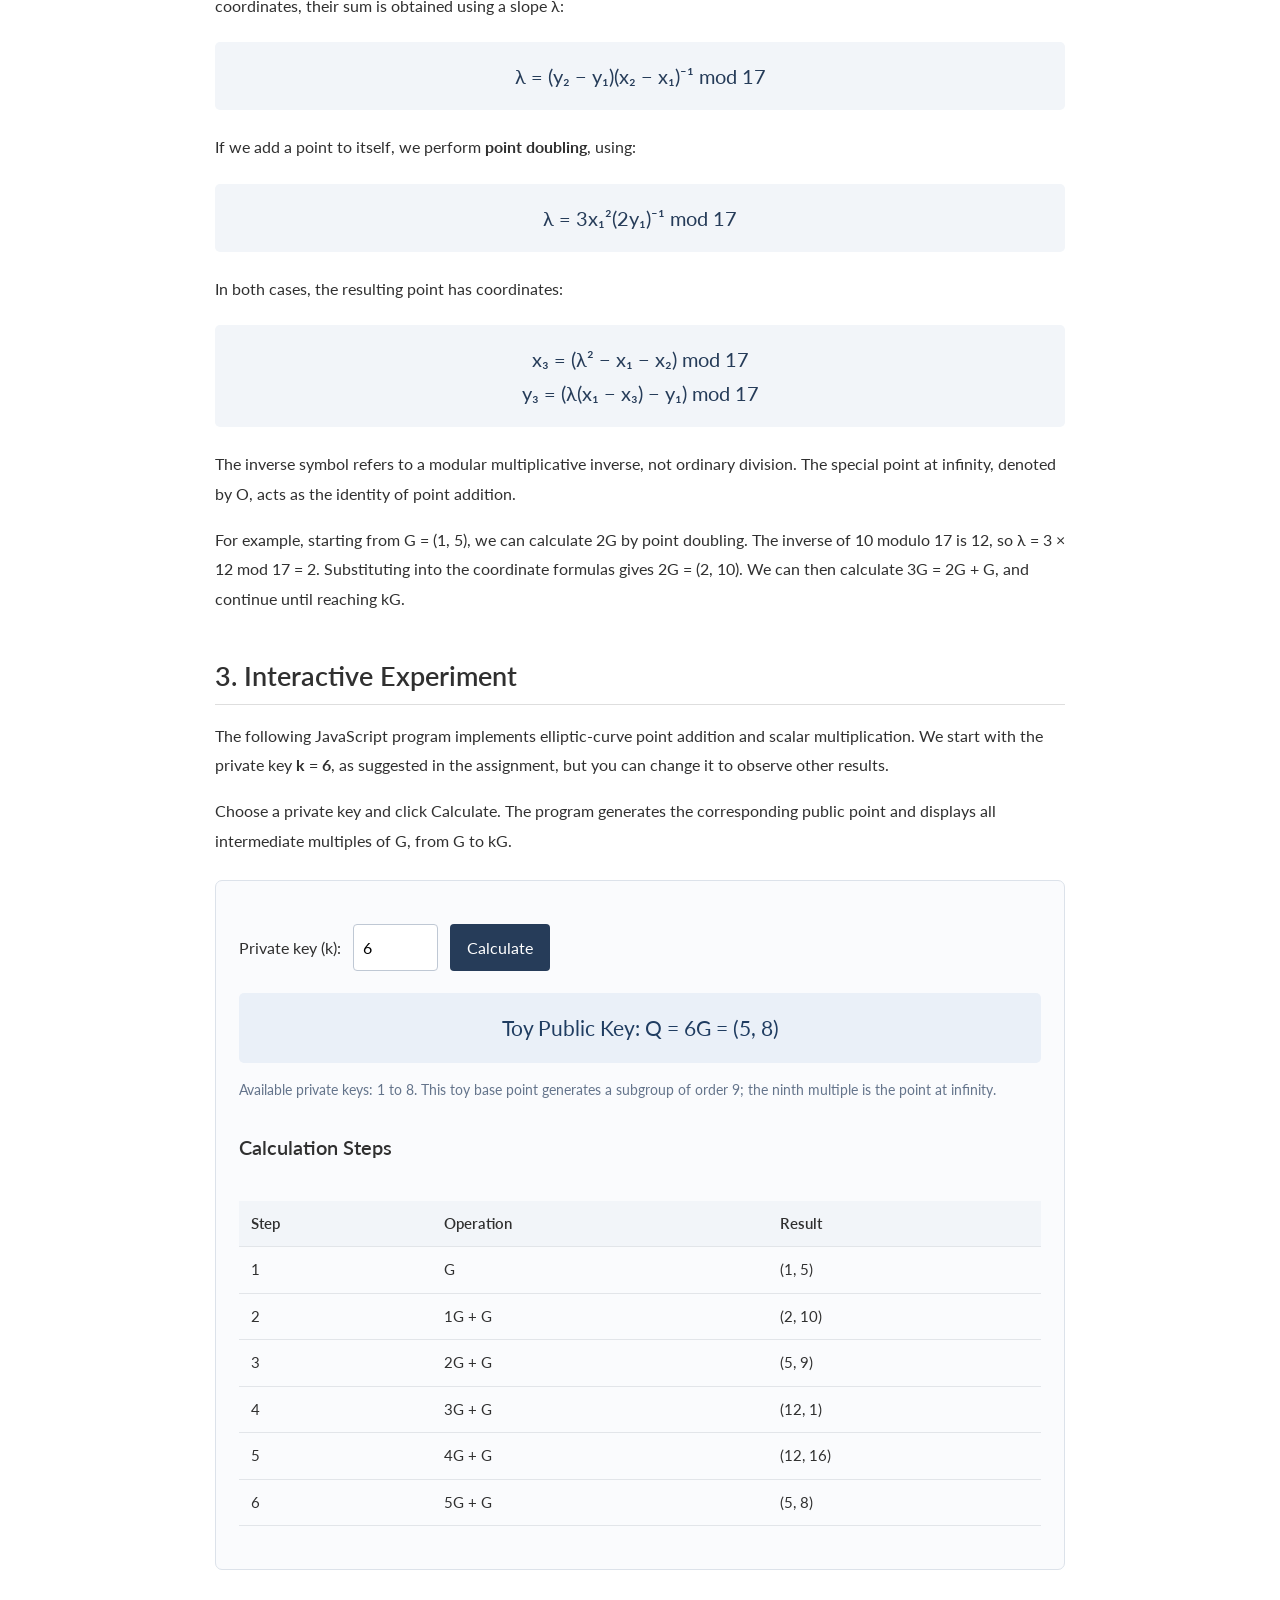
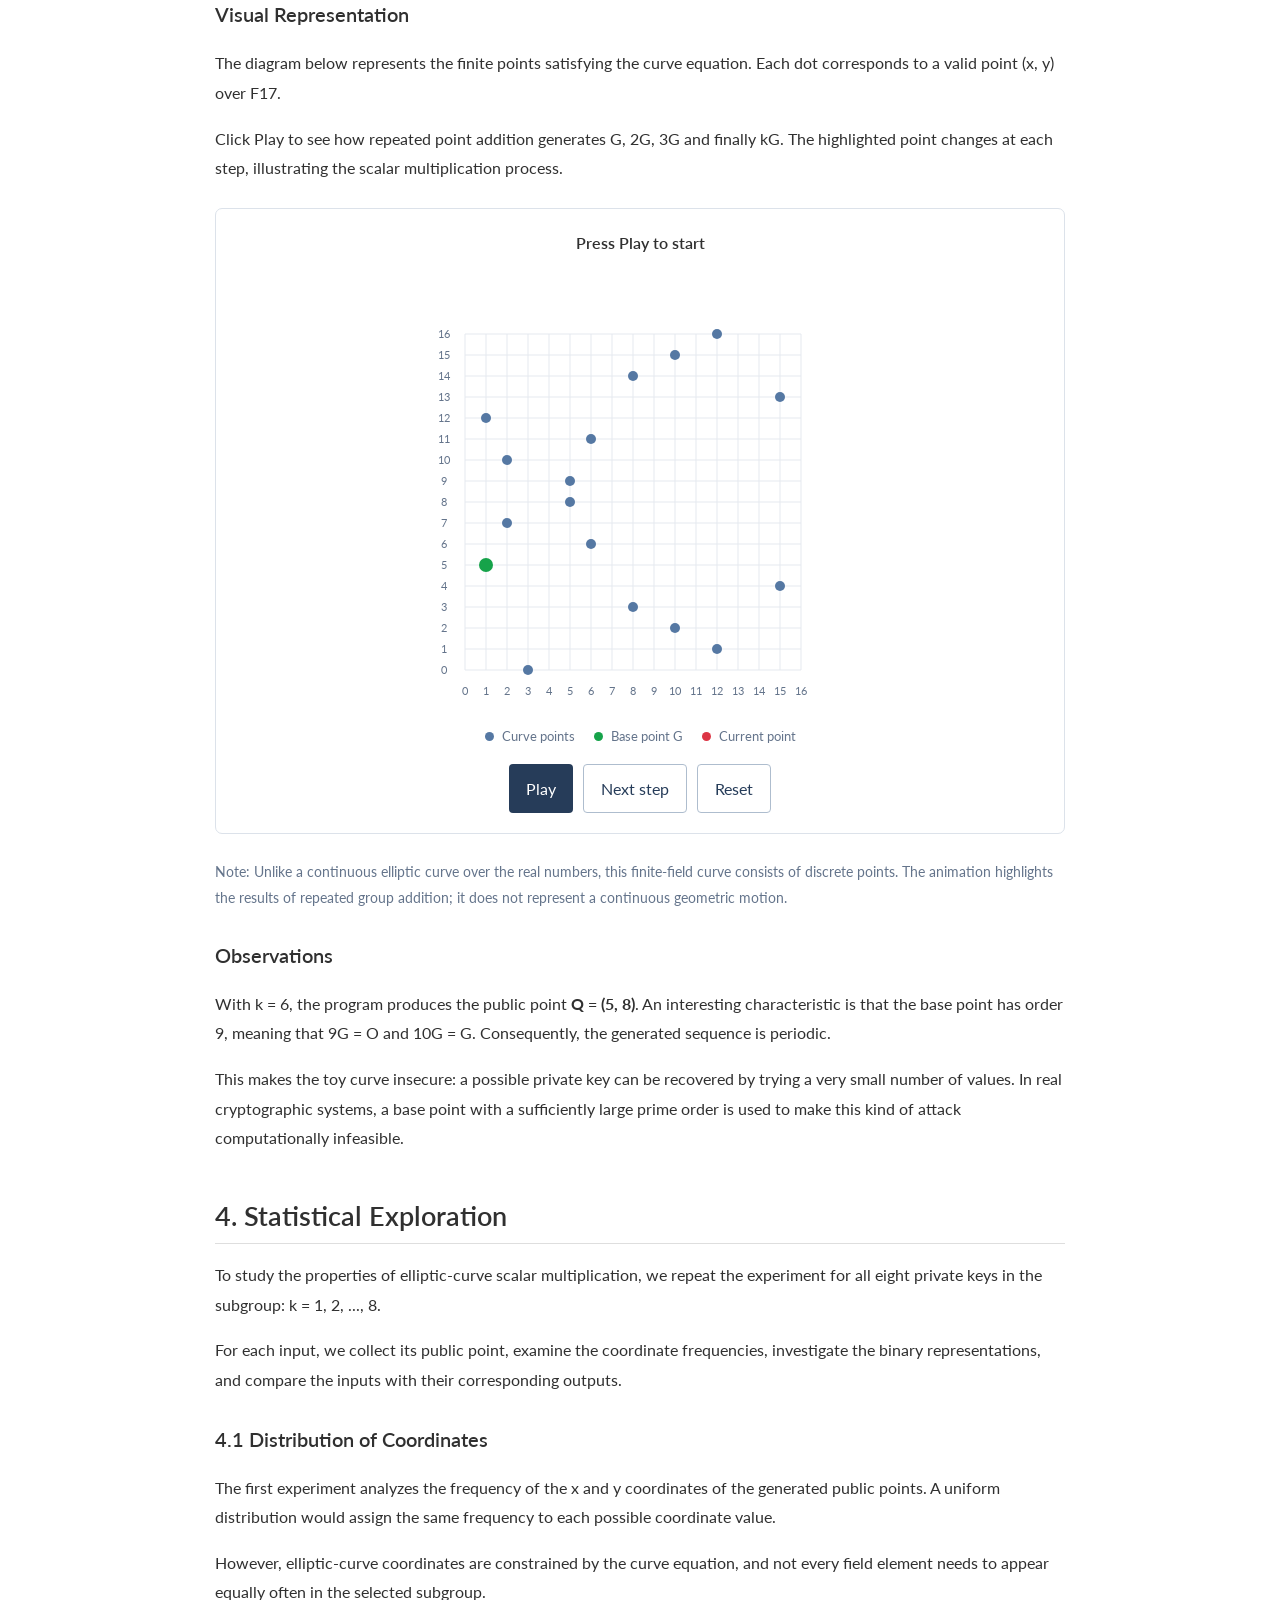
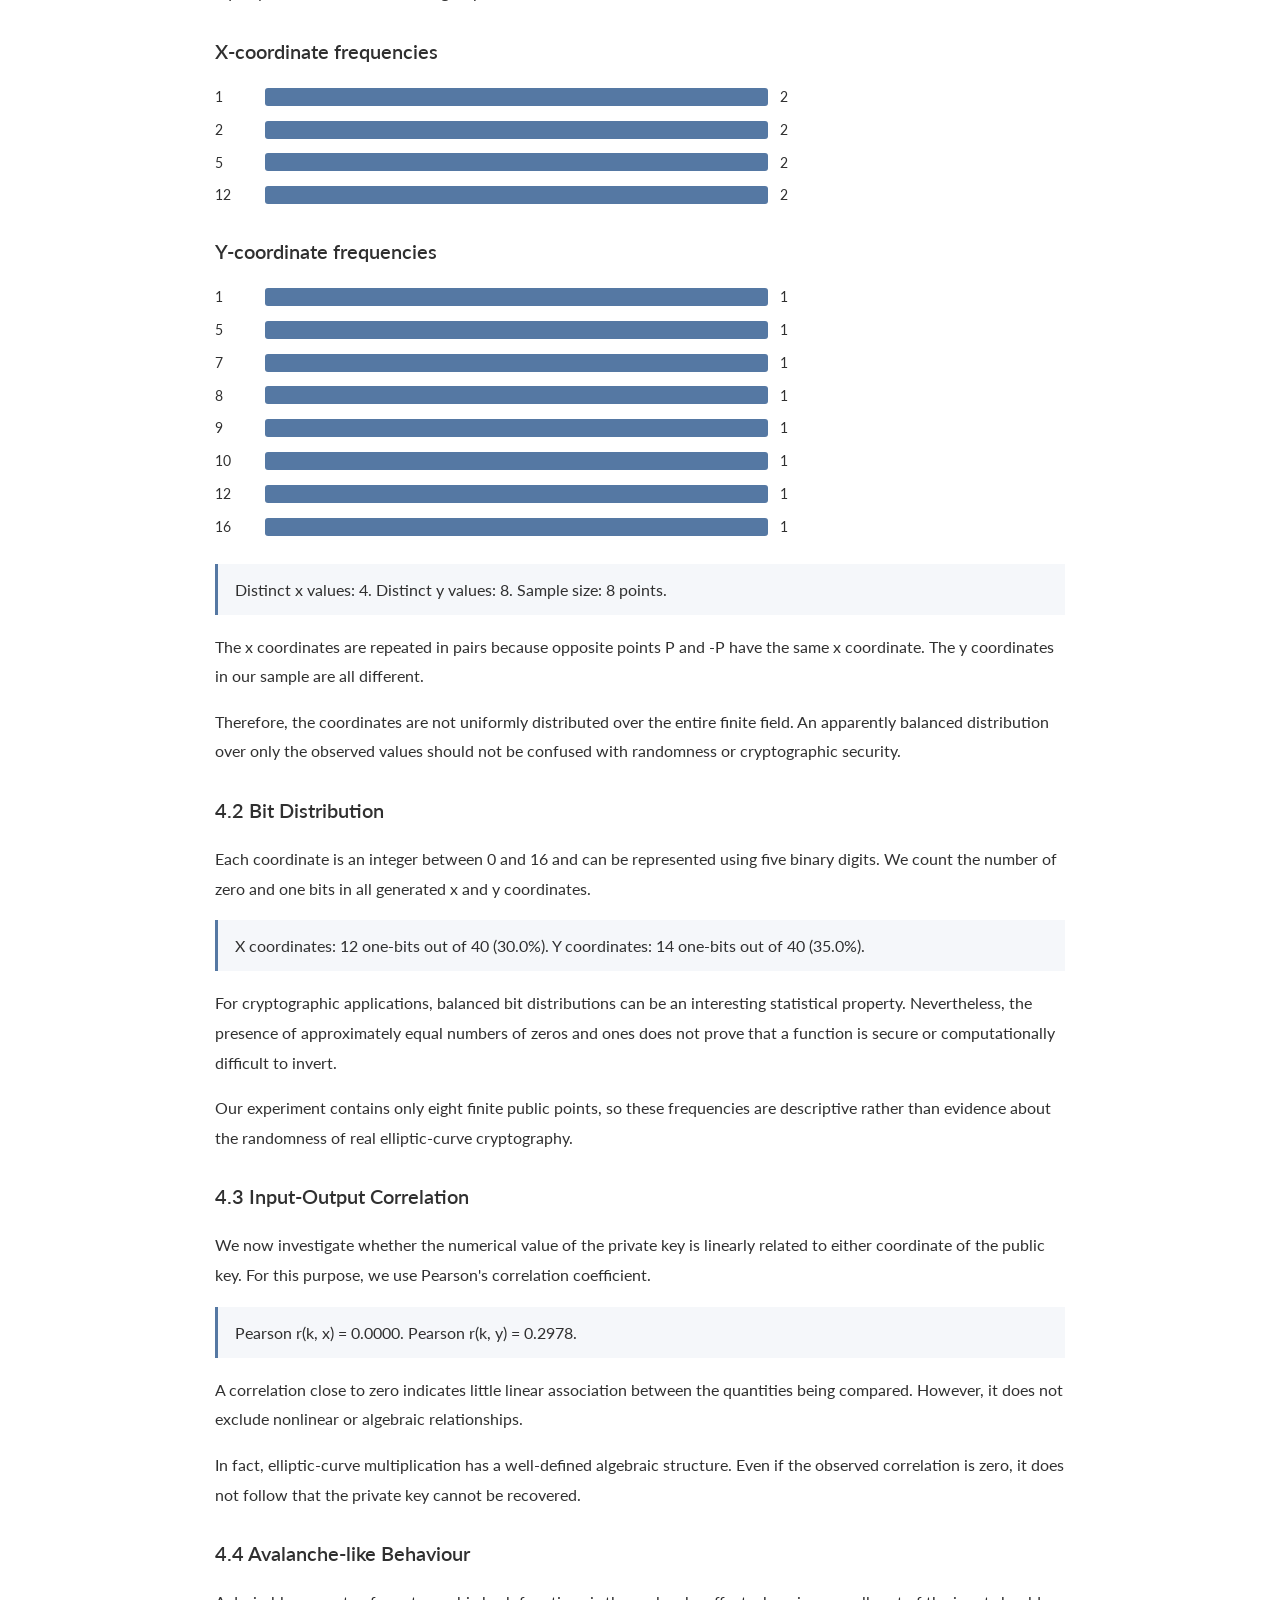
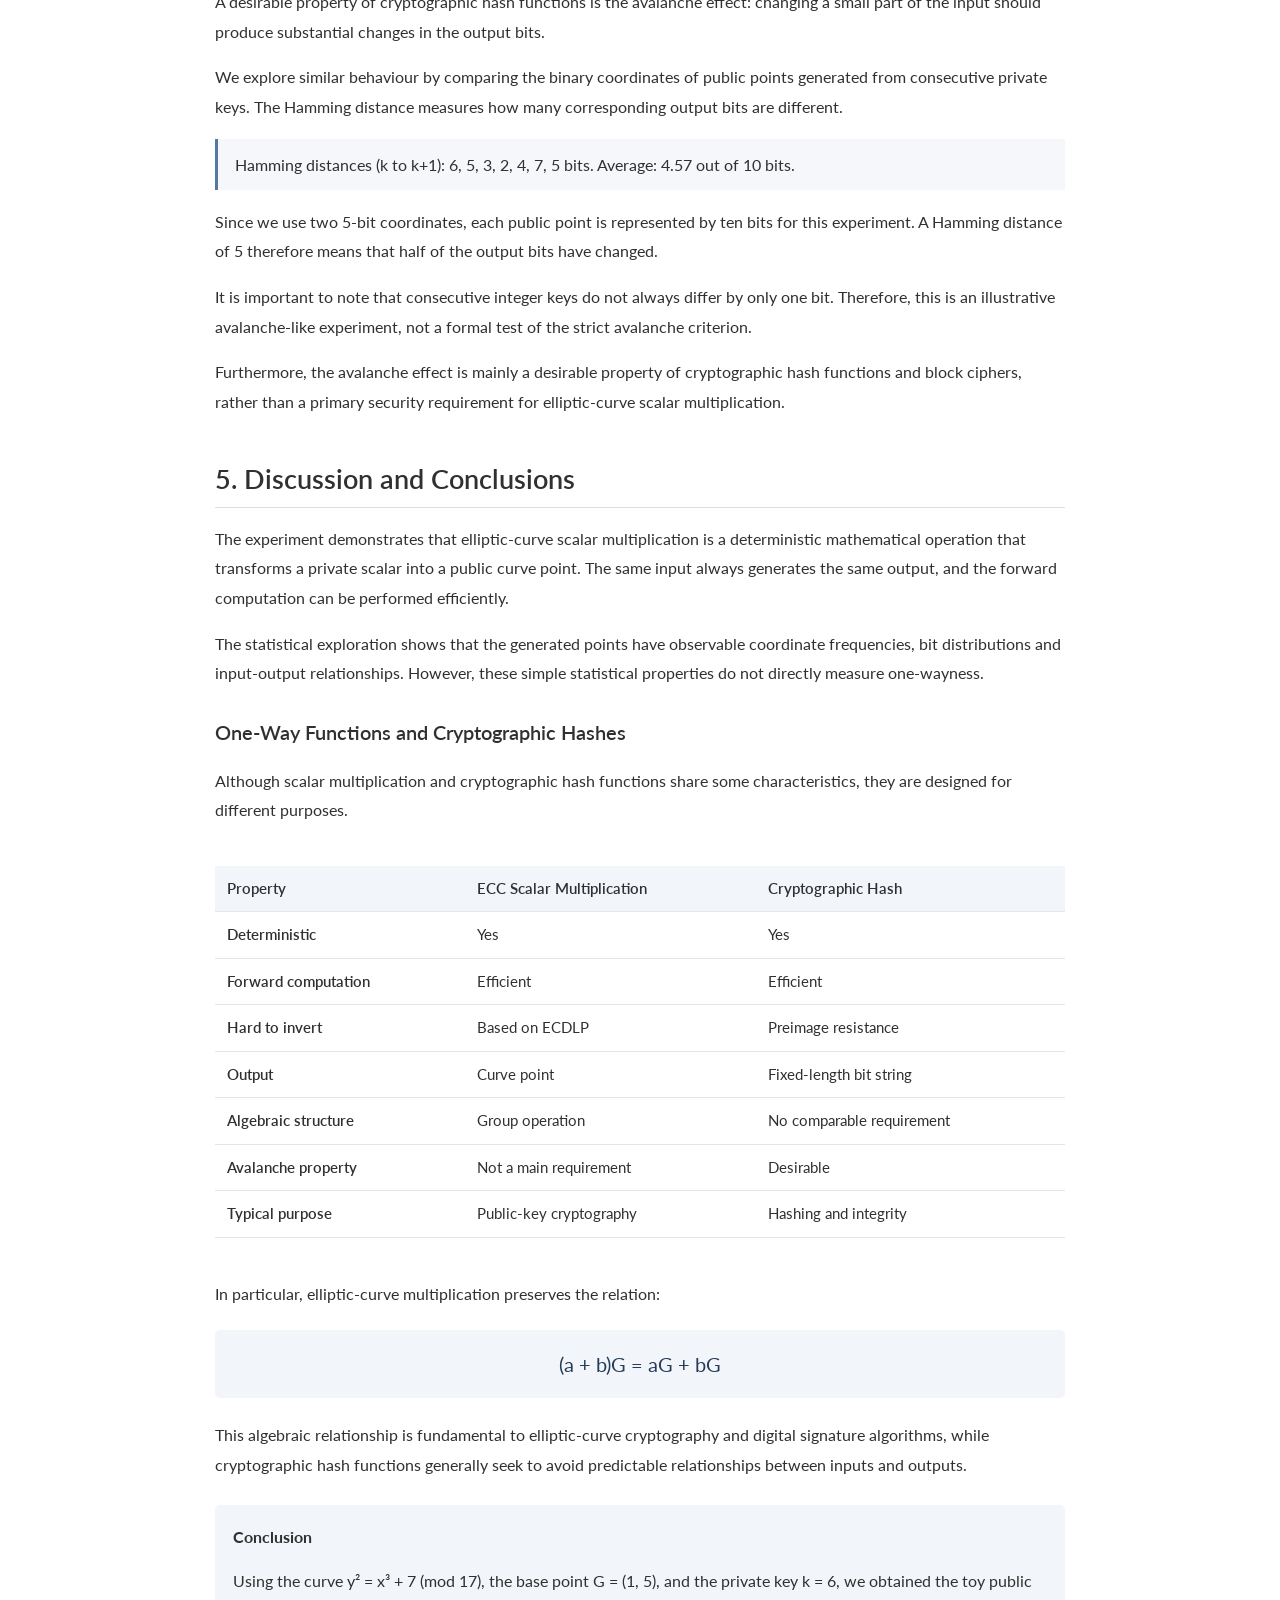
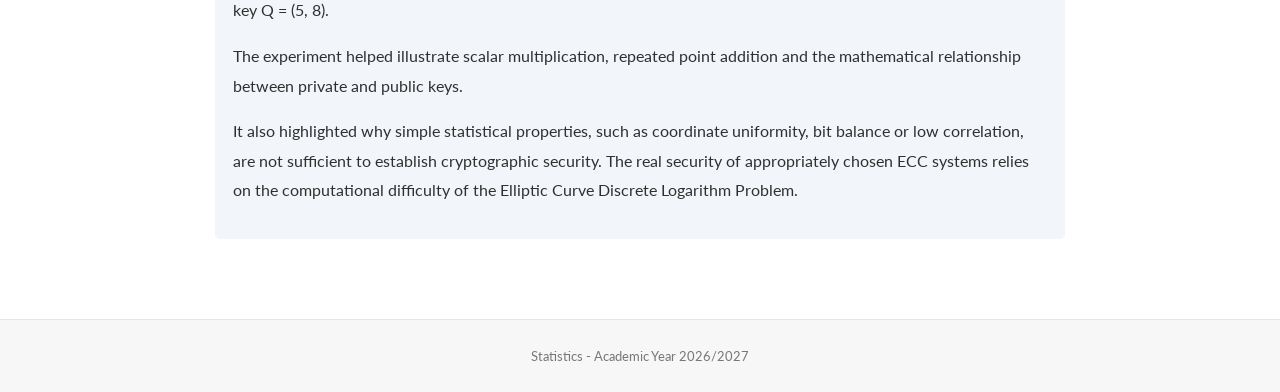
==== commit 9ea77bf8: "hw6" ====
--- a/homework-1.html
+++ b/homework-1.html
@@ -20,6 +20,7 @@
 <a href="homework-3.html">Homework 3</a>
 <a href="homework-4.html">Homework 4</a>
 <a href="homework-5.html">Homework 5</a>
+<a href="homework-6.html">Homework 6</a>
 </div>
 </nav>
 </header>
--- a/assets/style.css
+++ b/assets/style.css
@@ -1823,3 +1823,175 @@
     padding: 8px;
   }
 }
+
+
+
+/* ==========================================
+   HOMEWORK 6 — STATISTICAL INDEPENDENCE
+   ========================================== */
+
+body.page-homework-6 .hw-main {
+  max-width: 900px;
+  margin: 45px auto 80px;
+  padding: 0 25px;
+}
+
+body.page-homework-6 .hw-main h1 {
+  font-size: 38px;
+  font-weight: 500;
+  margin-bottom: 8px;
+}
+
+body.page-homework-6 .hw-main h2 {
+  margin-top: 45px;
+  padding-bottom: 9px;
+  border-bottom: 1px solid #dedede;
+}
+
+body.page-homework-6 .hw-main h3 {
+  margin-top: 28px;
+}
+
+body.page-homework-6 .hw-main p {
+  line-height: 1.85;
+}
+
+body.page-homework-6 .hw-subtitle,
+body.page-homework-6 .hw-small {
+  color: #64748b;
+}
+
+body.page-homework-6 .hw-small {
+  font-size: 14px;
+}
+
+body.page-homework-6 .hw-formula {
+  text-align: center;
+  background: #f2f5f9;
+  border-radius: 5px;
+  padding: 17px;
+  margin: 22px 0;
+  font-size: 18px;
+  color: #263c59;
+  overflow-x: auto;
+}
+
+body.page-homework-6 .hw-experiment {
+  background: #fafbfd;
+  border: 1px solid #dce2ea;
+  border-radius: 7px;
+  padding: 23px;
+  margin: 25px 0;
+}
+
+body.page-homework-6 .hw-controls {
+  display: flex;
+  gap: 12px;
+  flex-wrap: wrap;
+  align-items: center;
+  margin: 20px 0;
+}
+
+body.page-homework-6 .hw-input {
+  width: 100%;
+  box-sizing: border-box;
+  padding: 12px;
+  margin-top: 10px;
+  border: 1px solid #bac5d2;
+  border-radius: 4px;
+  background: white;
+  font: inherit;
+  font-size: 14px;
+  line-height: 1.6;
+  resize: vertical;
+}
+
+body.page-homework-6 .hw-button {
+  padding: 10px 18px;
+  border: 0;
+  border-radius: 4px;
+  background: #263c59;
+  color: white;
+  font: inherit;
+  cursor: pointer;
+}
+
+body.page-homework-6 .hw-button:hover {
+  background: #3b5c81;
+}
+
+body.page-homework-6 .hw-table-wrap {
+  overflow-x: auto;
+}
+
+body.page-homework-6 .hw-table {
+  width: 100%;
+  border-collapse: collapse;
+  margin: 20px 0;
+  font-size: 14px;
+}
+
+body.page-homework-6 .hw-table th,
+body.page-homework-6 .hw-table td {
+  padding: 10px 12px;
+  border-bottom: 1px solid #e2e5e9;
+  text-align: left;
+}
+
+body.page-homework-6 .hw-table th {
+  background: #f2f5f9;
+  font-weight: 600;
+}
+
+body.page-homework-6 .hw-table td:first-child {
+  font-weight: 600;
+}
+
+body.page-homework-6 .hw-result {
+  margin: 22px 0;
+  padding: 18px;
+  background: #eaf0f8;
+  color: #203d61;
+  border-radius: 5px;
+  font-size: 17px;
+  line-height: 2;
+  text-align: center;
+}
+
+body.page-homework-6 .hw-conclusion {
+  margin-top: 25px;
+  padding: 18px;
+  background: #f2f5f9;
+  border-radius: 5px;
+}
+
+body.page-homework-6 .hw-error {
+  color: #a32222;
+  font-size: 14px;
+}
+
+body.page-homework-6 [hidden] {
+  display: none;
+}
+
+@media (max-width: 600px) {
+  body.page-homework-6 .hw-main {
+    padding: 0 18px;
+  }
+
+  body.page-homework-6 .hw-main h1 {
+    font-size: 30px;
+  }
+
+  body.page-homework-6 .hw-experiment {
+    padding: 15px;
+  }
+
+  body.page-homework-6 .hw-formula {
+    font-size: 15px;
+  }
+
+  body.page-homework-6 .hw-table {
+    font-size: 13px;
+  }
+}
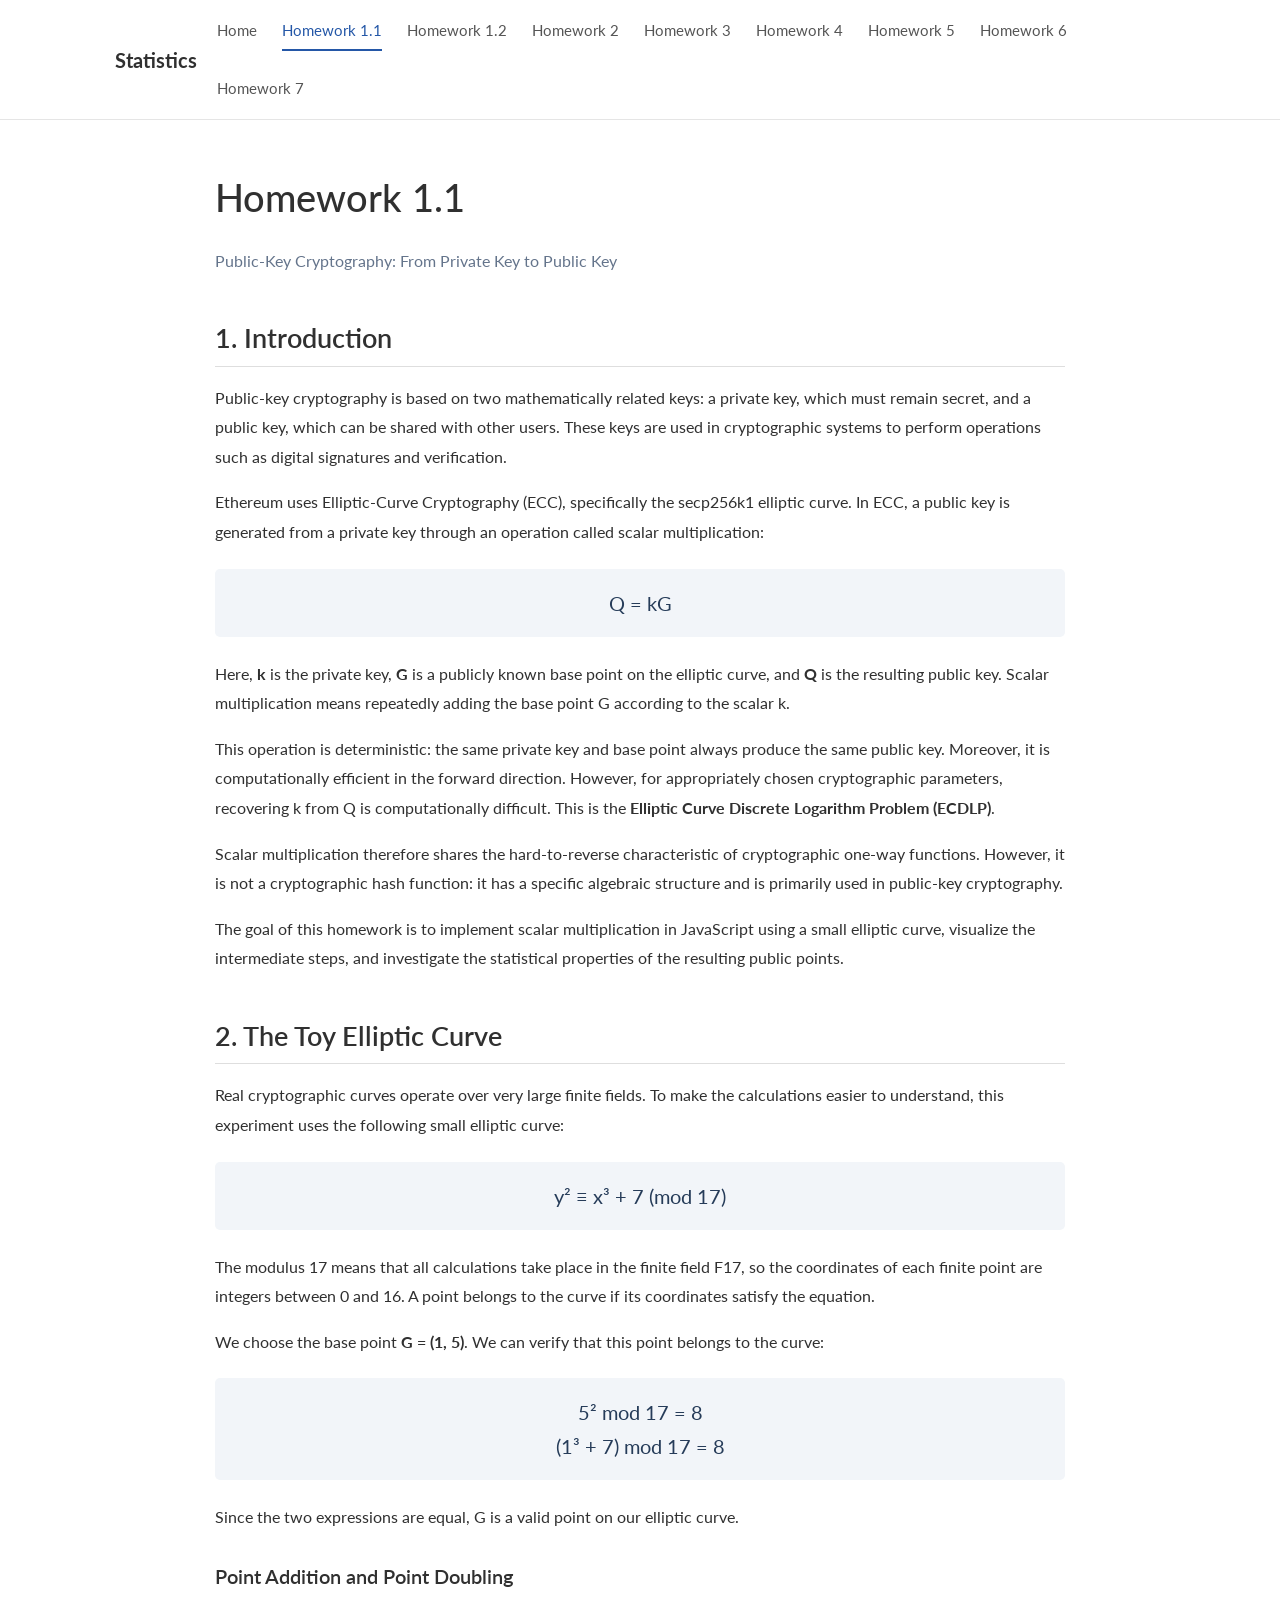
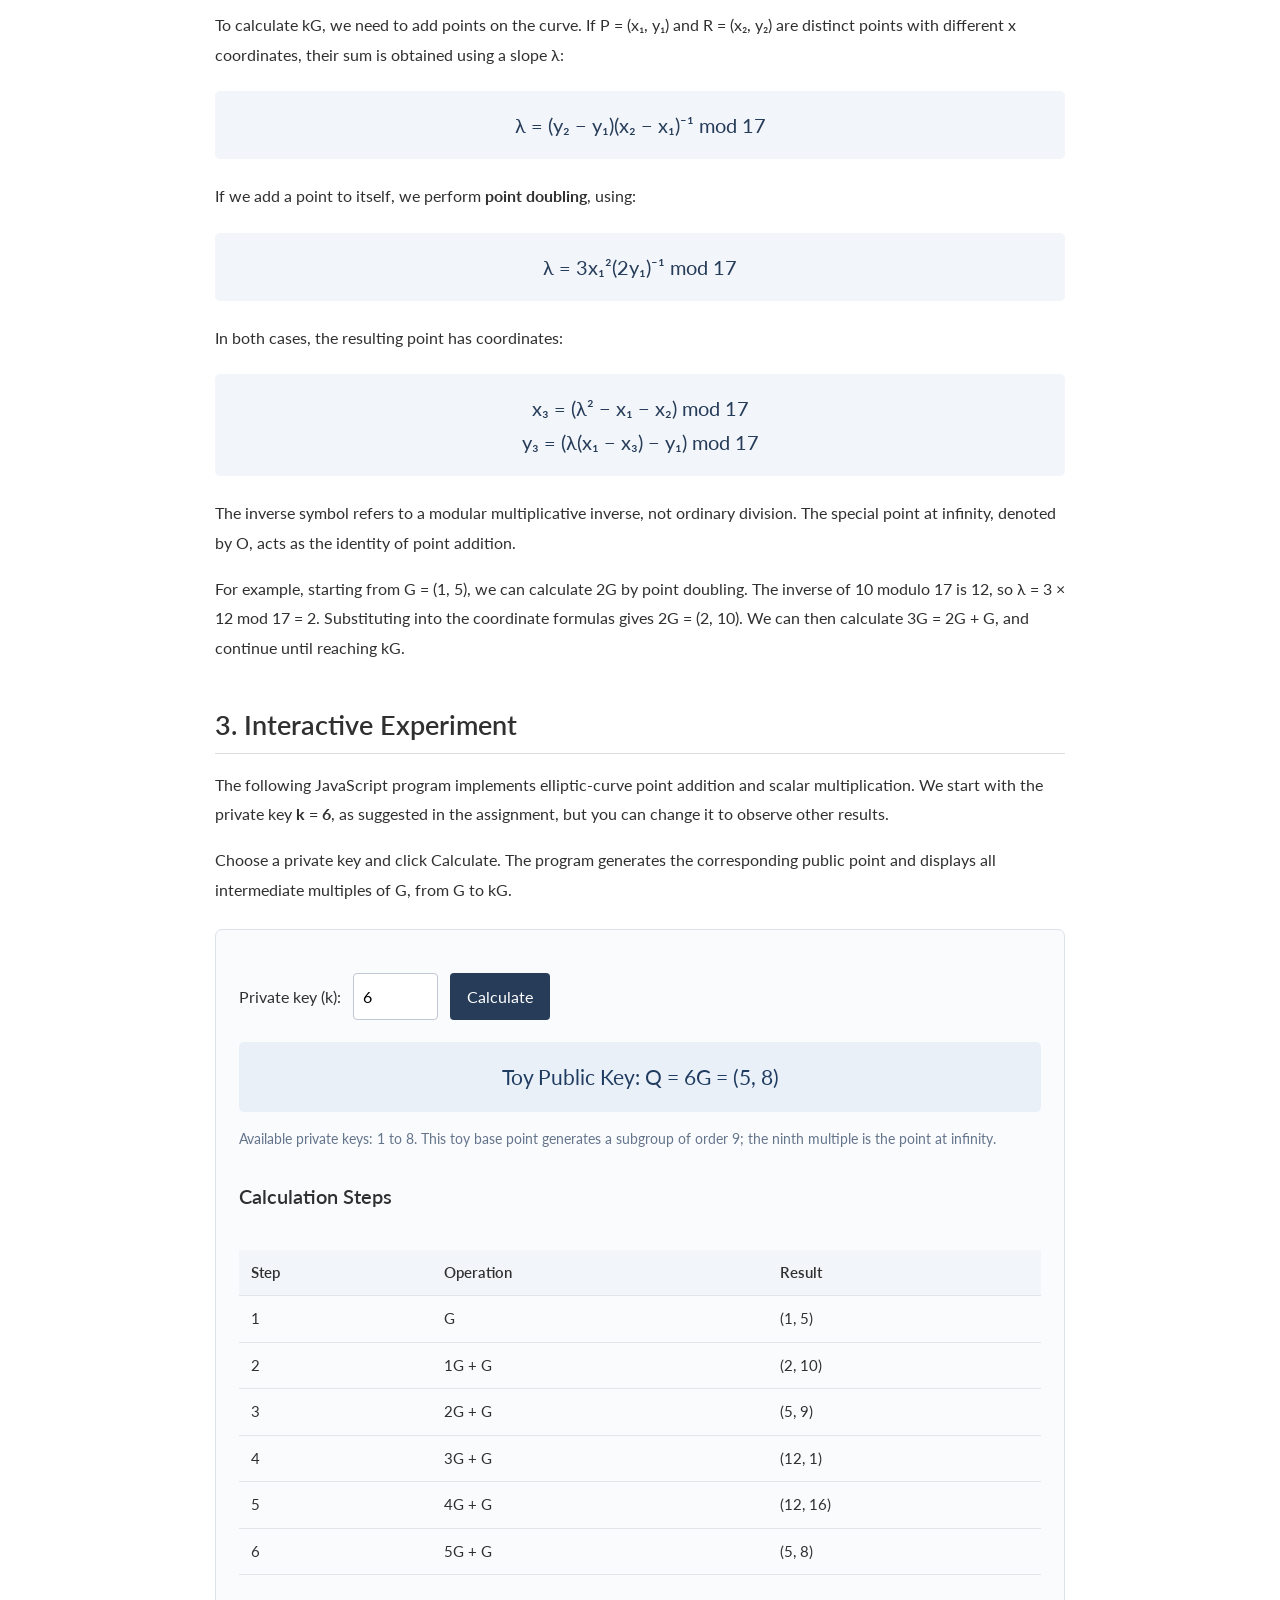
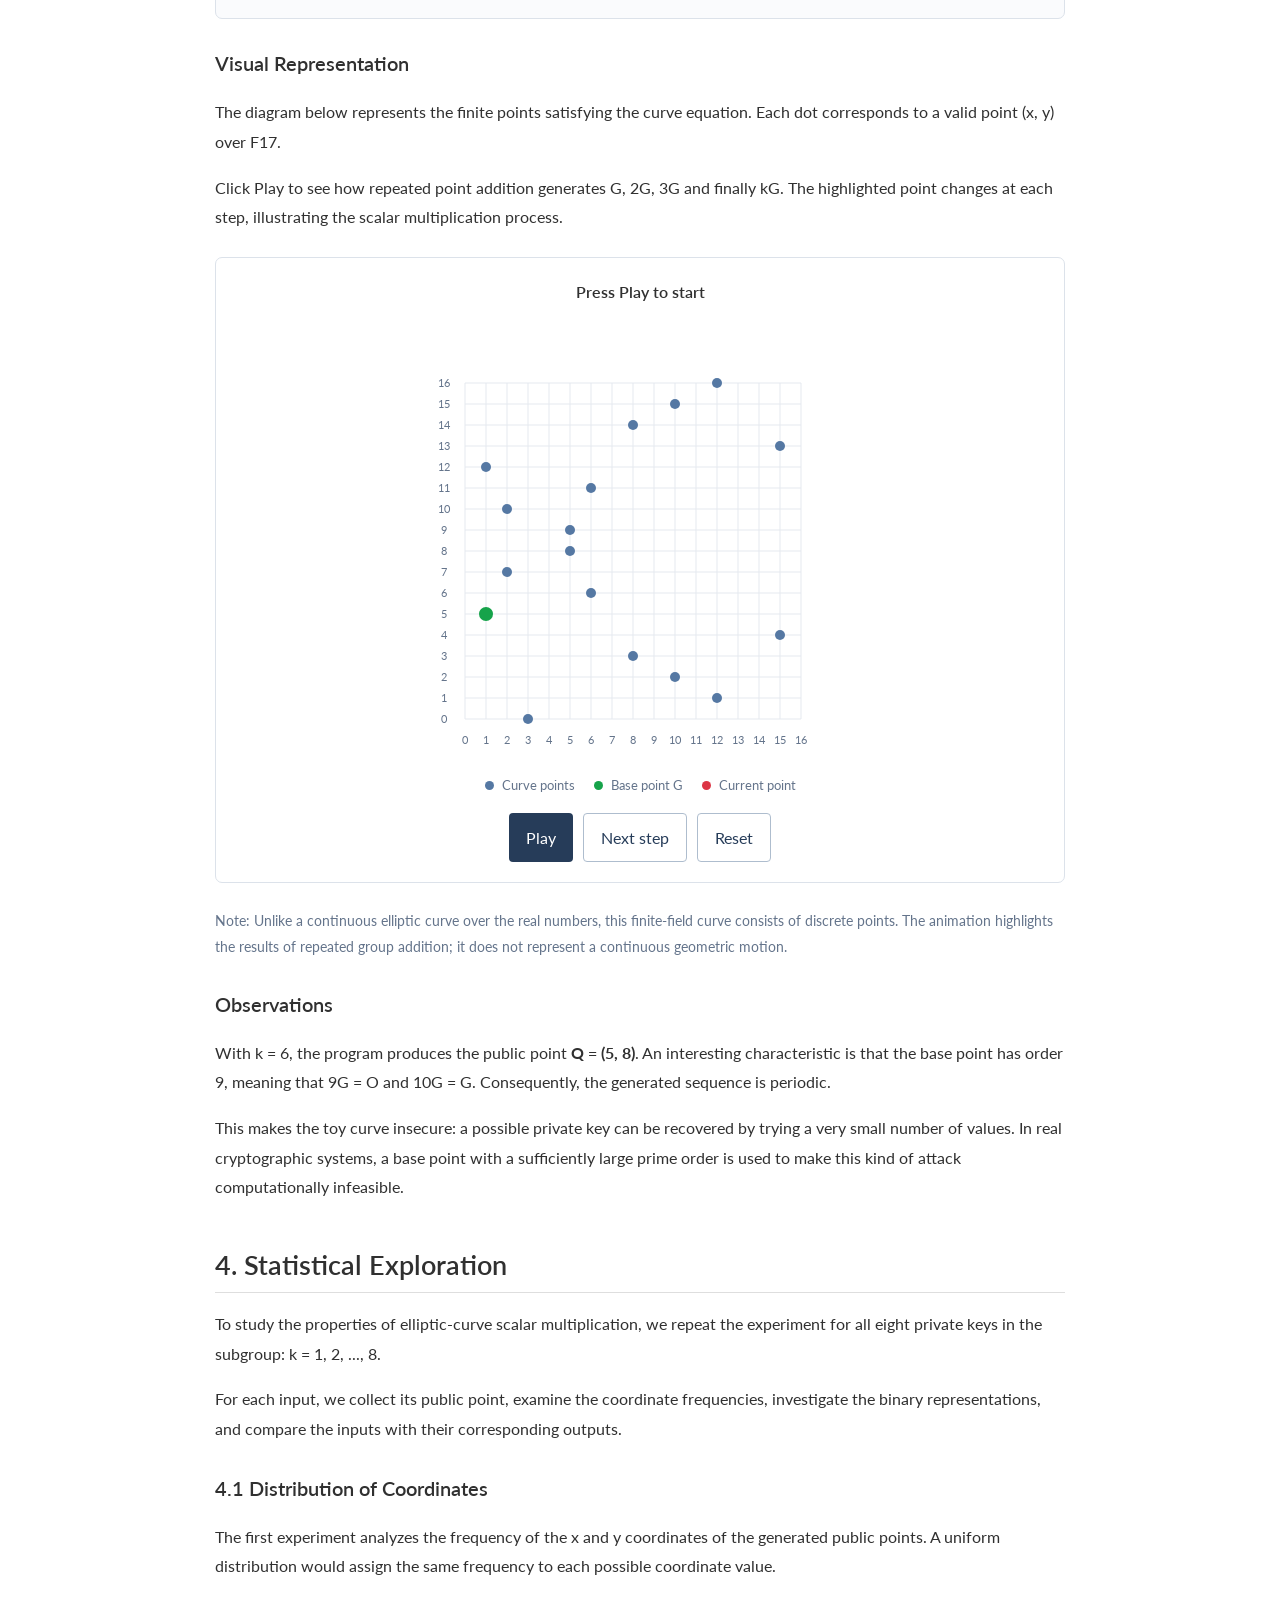
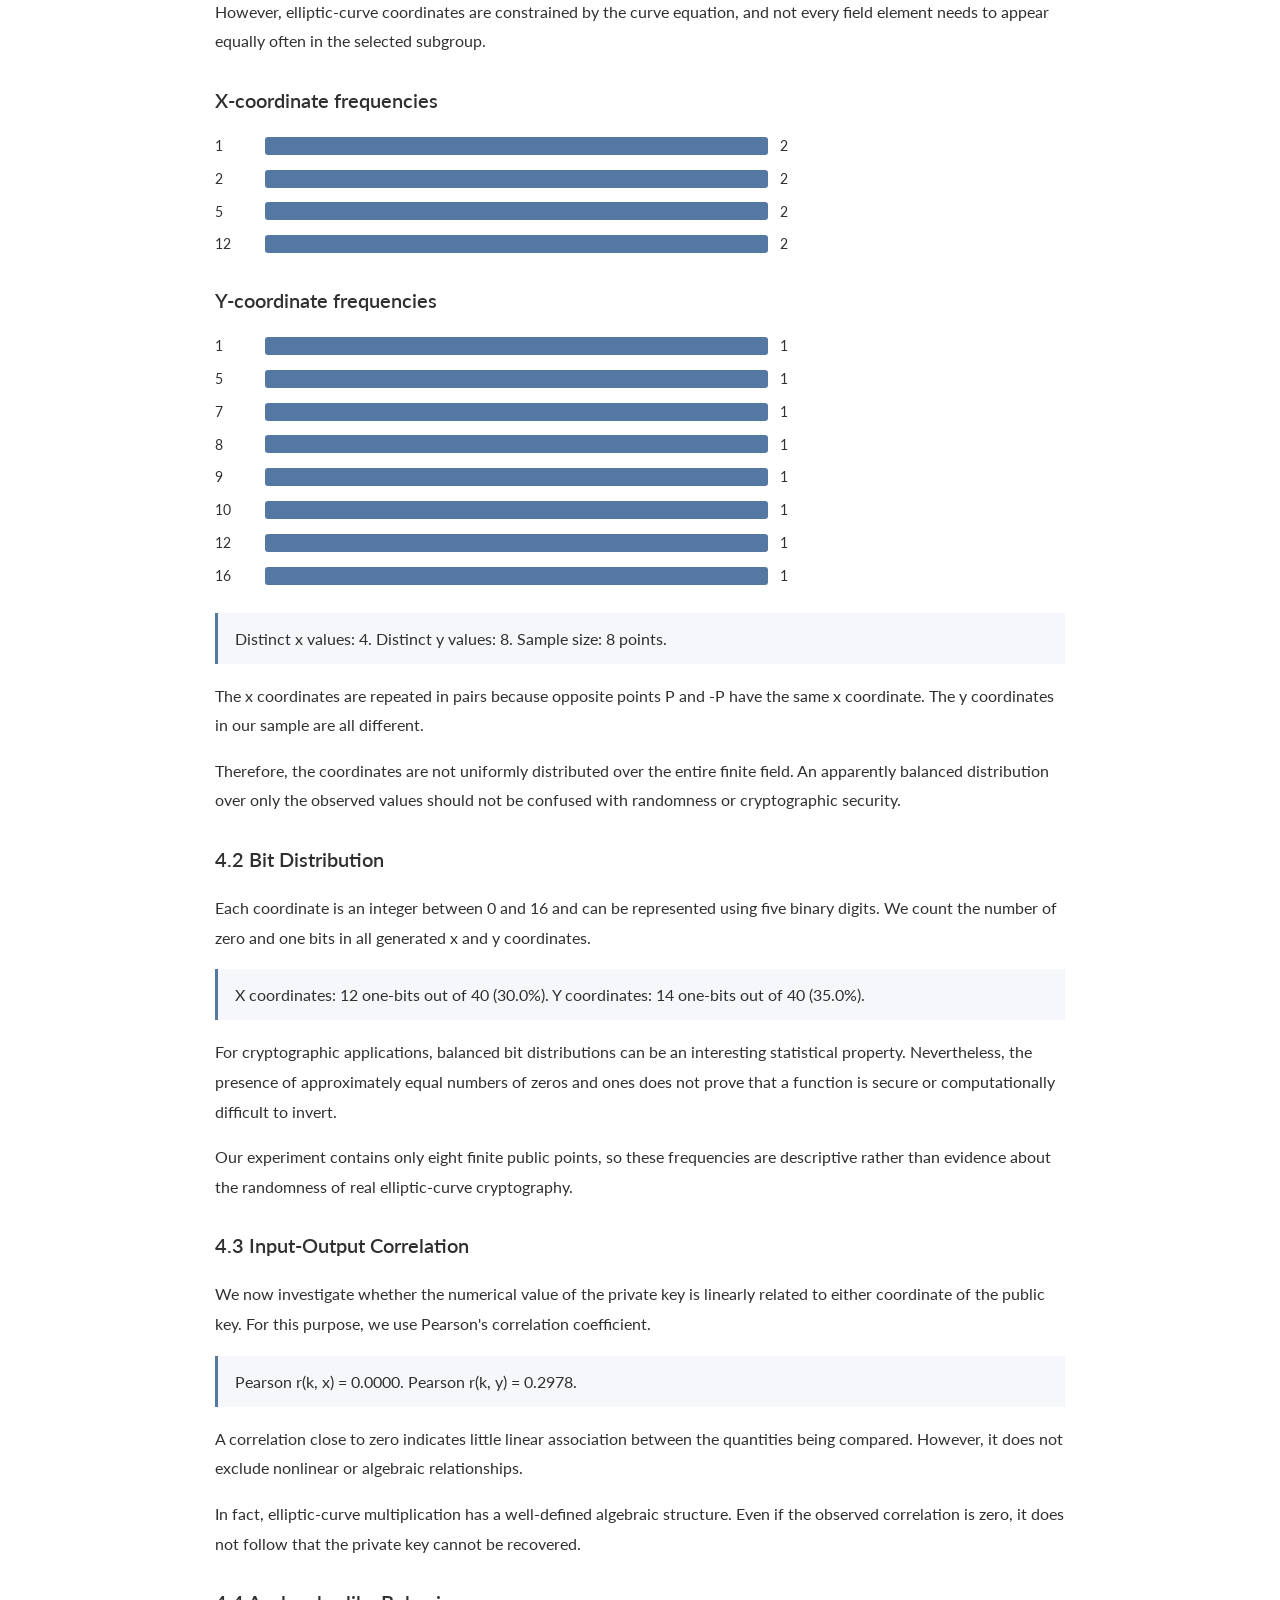
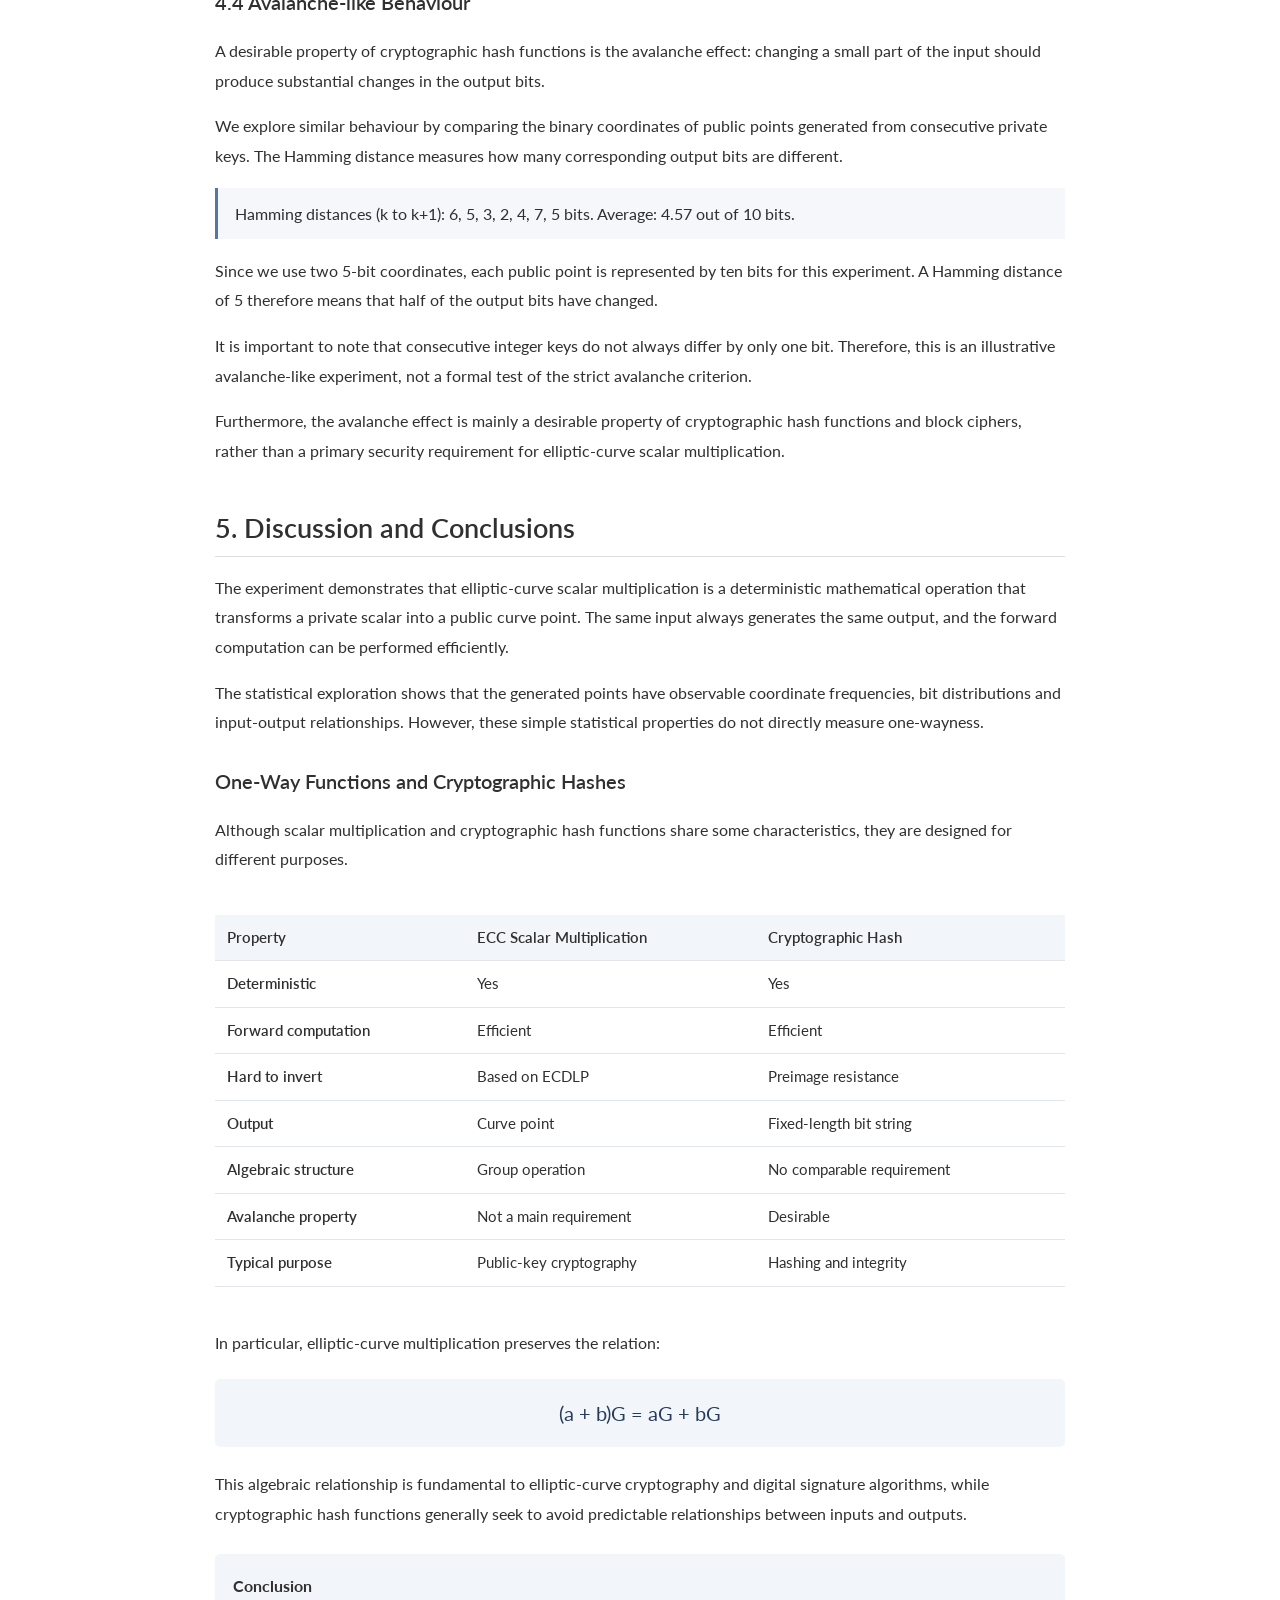
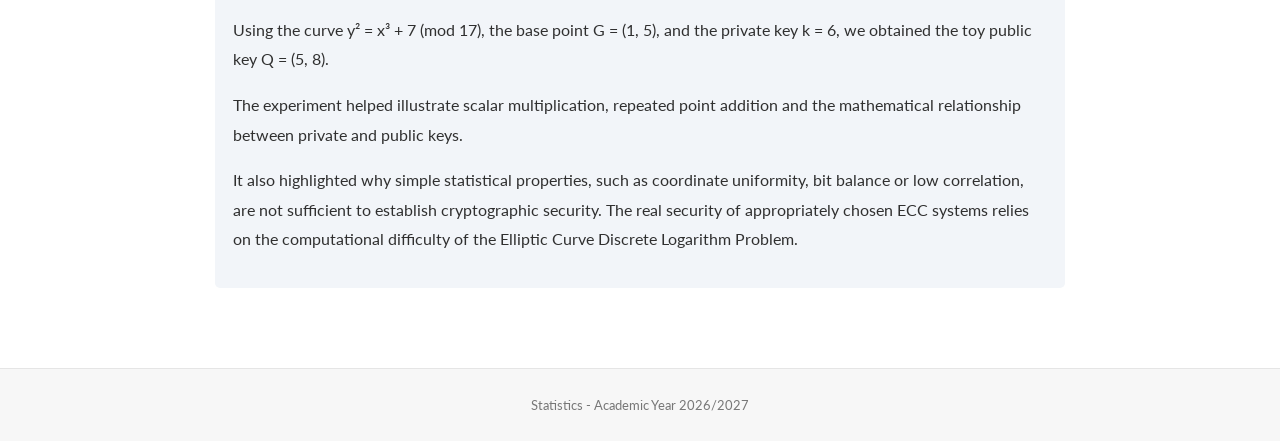
==== commit d2e854e9: "hw7" ====
--- a/homework-1.html
+++ b/homework-1.html
@@ -21,6 +21,7 @@
 <a href="homework-4.html">Homework 4</a>
 <a href="homework-5.html">Homework 5</a>
 <a href="homework-6.html">Homework 6</a>
+<a href="homework-7.html">Homework 7</a>
 </div>
 </nav>
 </header>
--- a/assets/style.css
+++ b/assets/style.css
@@ -1995,3 +1995,300 @@
     font-size: 13px;
   }
 }
+
+
+
+/* ==========================================
+   HOMEWORK 7 — CONVERGENCE AND BAYESIAN INFERENCE
+   ========================================== */
+
+body.page-homework-7 .hw-main {
+  max-width: 900px;
+  margin: 45px auto 80px;
+  padding: 0 25px;
+}
+
+body.page-homework-7 .hw-main h1 {
+  font-size: 38px;
+  font-weight: 500;
+  margin-bottom: 8px;
+}
+
+body.page-homework-7 .hw-main h2 {
+  margin-top: 45px;
+  padding-bottom: 9px;
+  border-bottom: 1px solid #dedede;
+}
+
+body.page-homework-7 .hw-main h3 {
+  margin-top: 28px;
+}
+
+body.page-homework-7 .hw-main p {
+  line-height: 1.85;
+}
+
+/* Part titles */
+
+body.page-homework-7 .hw-part-title {
+  margin-top: 55px !important;
+  padding: 14px 18px !important;
+  background: #eaf0f8;
+  border-left: 4px solid #263c59;
+  border-bottom: none !important;
+  border-radius: 4px;
+  color: #263c59;
+  font-size: 23px;
+}
+
+/* Subtitle */
+
+body.page-homework-7 .hw-subtitle,
+body.page-homework-7 .hw-small {
+  color: #64748b;
+}
+
+body.page-homework-7 .hw-small {
+  font-size: 14px;
+}
+
+/* Mathematical formulas */
+
+body.page-homework-7 .hw-formula {
+  text-align: center;
+  background: #f2f5f9;
+  border-radius: 5px;
+  padding: 18px;
+  margin: 22px 0;
+  font-size: 18px;
+  color: #263c59;
+  overflow-x: auto;
+}
+
+body.page-homework-7 .hw-formula mjx-container {
+  max-width: 100%;
+}
+
+/* Experiment containers */
+
+body.page-homework-7 .hw-experiment {
+  background: #fafbfd;
+  border: 1px solid #dce2ea;
+  border-radius: 7px;
+  padding: 23px;
+  margin: 25px 0;
+}
+
+body.page-homework-7 .hw-experiment h3 {
+  margin-top: 0;
+}
+
+/* Input controls */
+
+body.page-homework-7 .hw-controls {
+  display: flex;
+  gap: 15px;
+  flex-wrap: wrap;
+  align-items: flex-end;
+  margin: 20px 0;
+}
+
+body.page-homework-7 .hw-field {
+  flex: 1 1 170px;
+  min-width: 0;
+}
+
+body.page-homework-7 .hw-field label {
+  display: block;
+  margin-bottom: 8px;
+  font-size: 14px;
+  font-weight: 600;
+  color: #263c59;
+}
+
+body.page-homework-7 .hw-input {
+  width: 100%;
+  box-sizing: border-box;
+  padding: 11px 12px;
+  border: 1px solid #bac5d2;
+  border-radius: 4px;
+  background: white;
+  font: inherit;
+  font-size: 14px;
+}
+
+body.page-homework-7 .hw-input:focus-visible {
+  outline: 2px solid #2457a7;
+  outline-offset: 2px;
+}
+
+/* Buttons */
+
+body.page-homework-7 .hw-button {
+  padding: 11px 19px;
+  border: 0;
+  border-radius: 4px;
+  background: #263c59;
+  color: white;
+  font: inherit;
+  cursor: pointer;
+}
+
+body.page-homework-7 .hw-button:hover {
+  background: #3b5c81;
+}
+
+body.page-homework-7 .hw-button:focus-visible {
+  outline: 2px solid #2457a7;
+  outline-offset: 3px;
+}
+
+/* Tables */
+
+body.page-homework-7 .hw-table-wrap {
+  width: 100%;
+  overflow-x: auto;
+  margin: 20px 0;
+}
+
+body.page-homework-7 .hw-table {
+  width: 100%;
+  border-collapse: collapse;
+  margin: 20px 0;
+  font-size: 14px;
+}
+
+body.page-homework-7 .hw-table th,
+body.page-homework-7 .hw-table td {
+  padding: 12px;
+  border-bottom: 1px solid #e2e5e9;
+  text-align: left;
+  vertical-align: top;
+}
+
+body.page-homework-7 .hw-table th {
+  background: #f2f5f9;
+  color: #263c59;
+  font-weight: 600;
+}
+
+body.page-homework-7 .hw-table td:first-child {
+  font-weight: 600;
+}
+
+/* Bayesian results */
+
+body.page-homework-7 .hw-result {
+  margin: 22px 0;
+  padding: 20px;
+  background: #eaf0f8;
+  color: #203d61;
+  border-radius: 5px;
+  font-size: 15px;
+  line-height: 1.8;
+}
+
+body.page-homework-7 .hw-result h4 {
+  margin: 0 0 12px;
+  font-size: 17px;
+  color: #263c59;
+}
+
+body.page-homework-7 .hw-result p {
+  margin: 8px 0;
+}
+
+body.page-homework-7 .hw-interpretation {
+  margin-top: 17px !important;
+  padding-top: 12px;
+  border-top: 1px solid #cbd6e5;
+}
+
+/* Conclusions */
+
+body.page-homework-7 .hw-conclusion {
+  margin: 25px 0;
+  padding: 20px;
+  background: #f2f5f9;
+  border-radius: 5px;
+}
+
+body.page-homework-7 .hw-conclusion h3 {
+  margin-top: 0;
+}
+
+body.page-homework-7 .hw-conclusion p:last-child {
+  margin-bottom: 0;
+}
+
+/* Error messages */
+
+body.page-homework-7 .hw-error {
+  color: #a32222;
+  font-size: 14px;
+}
+
+body.page-homework-7 .hw-error:empty {
+  display: none;
+}
+
+body.page-homework-7 [hidden] {
+  display: none;
+}
+
+/* Responsive layout */
+
+@media (max-width: 600px) {
+
+  body.page-homework-7 .hw-main {
+    margin-top: 30px;
+    padding: 0 18px;
+  }
+
+  body.page-homework-7 .hw-main h1 {
+    font-size: 30px;
+  }
+
+  body.page-homework-7 .hw-main h2 {
+    font-size: 22px;
+  }
+
+  body.page-homework-7 .hw-part-title {
+    font-size: 20px;
+  }
+
+  body.page-homework-7 .hw-experiment {
+    padding: 15px;
+  }
+
+  body.page-homework-7 .hw-formula {
+    padding: 16px 10px;
+    font-size: 15px;
+  }
+
+  body.page-homework-7 .hw-controls {
+    flex-direction: column;
+    align-items: stretch;
+  }
+
+  body.page-homework-7 .hw-field {
+    flex: auto;
+  }
+
+  body.page-homework-7 .hw-button {
+    width: 100%;
+  }
+
+  body.page-homework-7 .hw-table {
+    font-size: 12px;
+  }
+
+  body.page-homework-7 .hw-table th,
+  body.page-homework-7 .hw-table td {
+    padding: 9px;
+  }
+
+  body.page-homework-7 .hw-result {
+    padding: 15px;
+  }
+}
